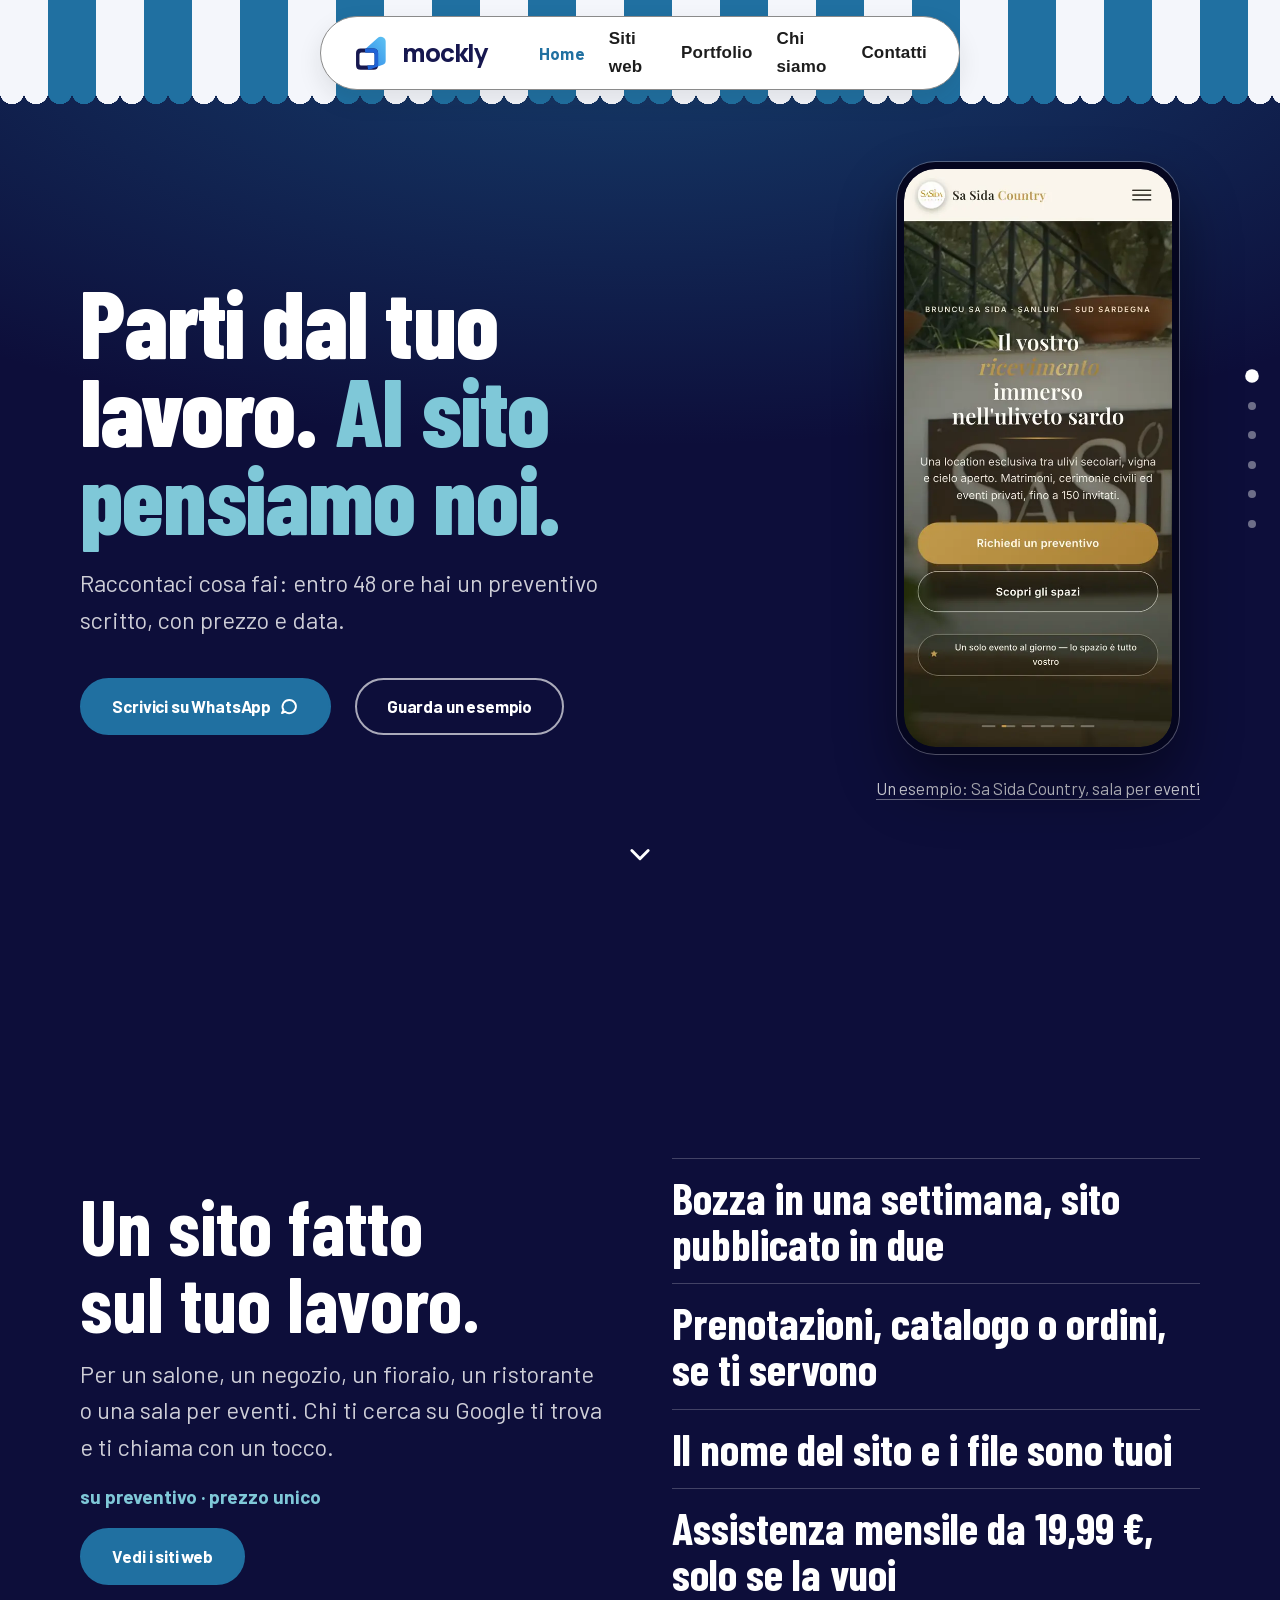
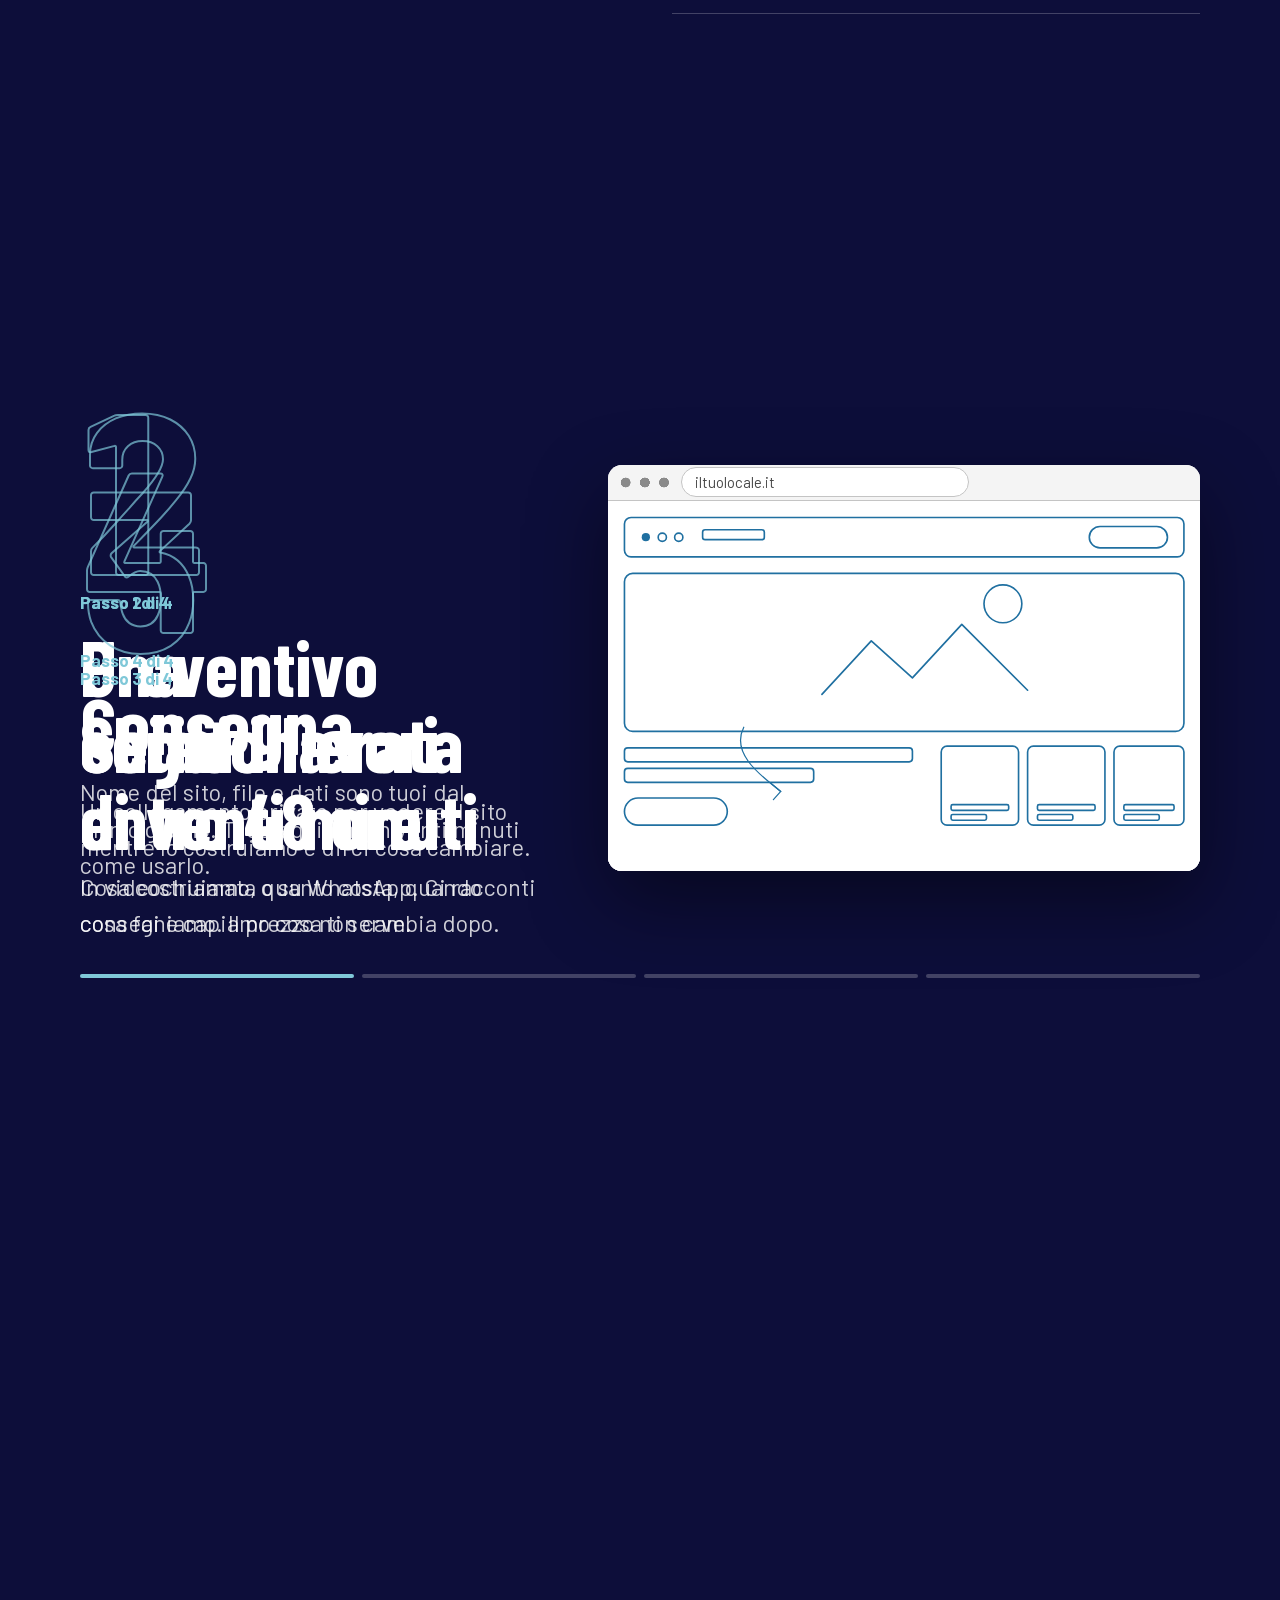
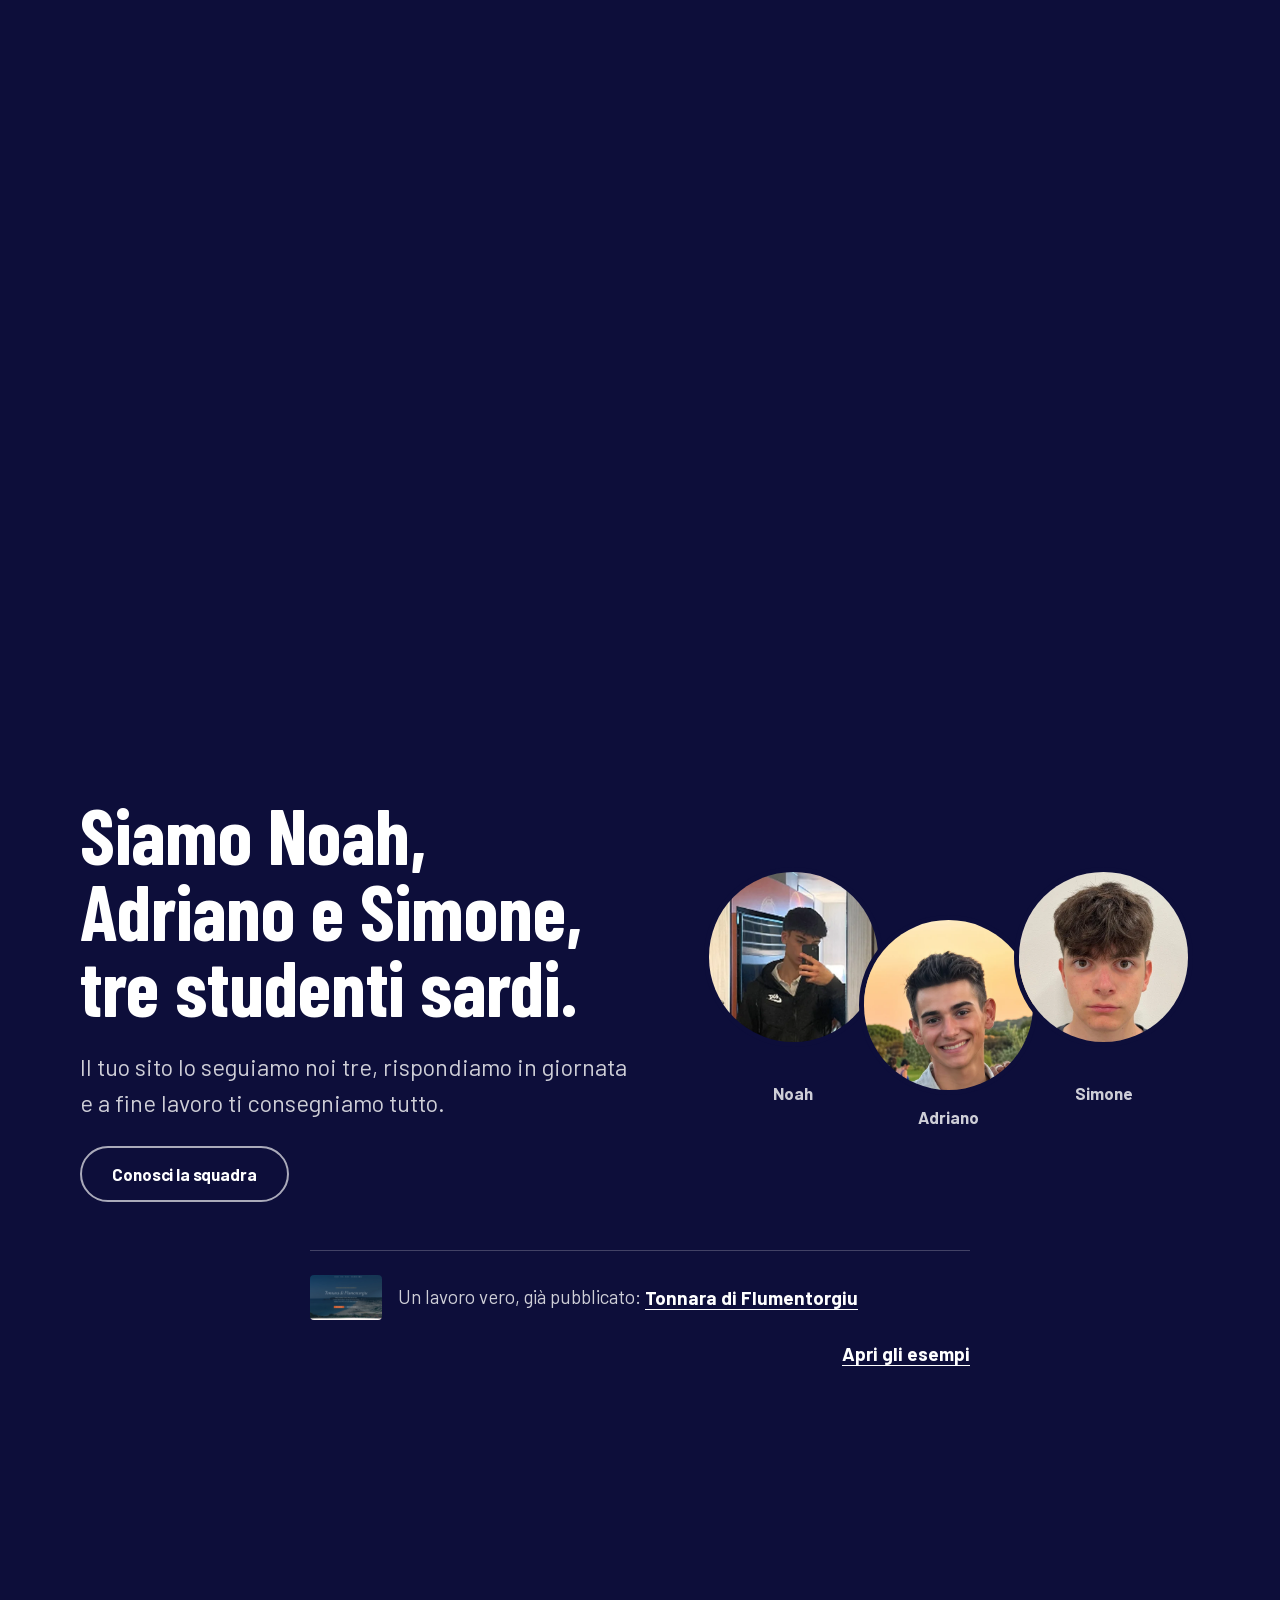
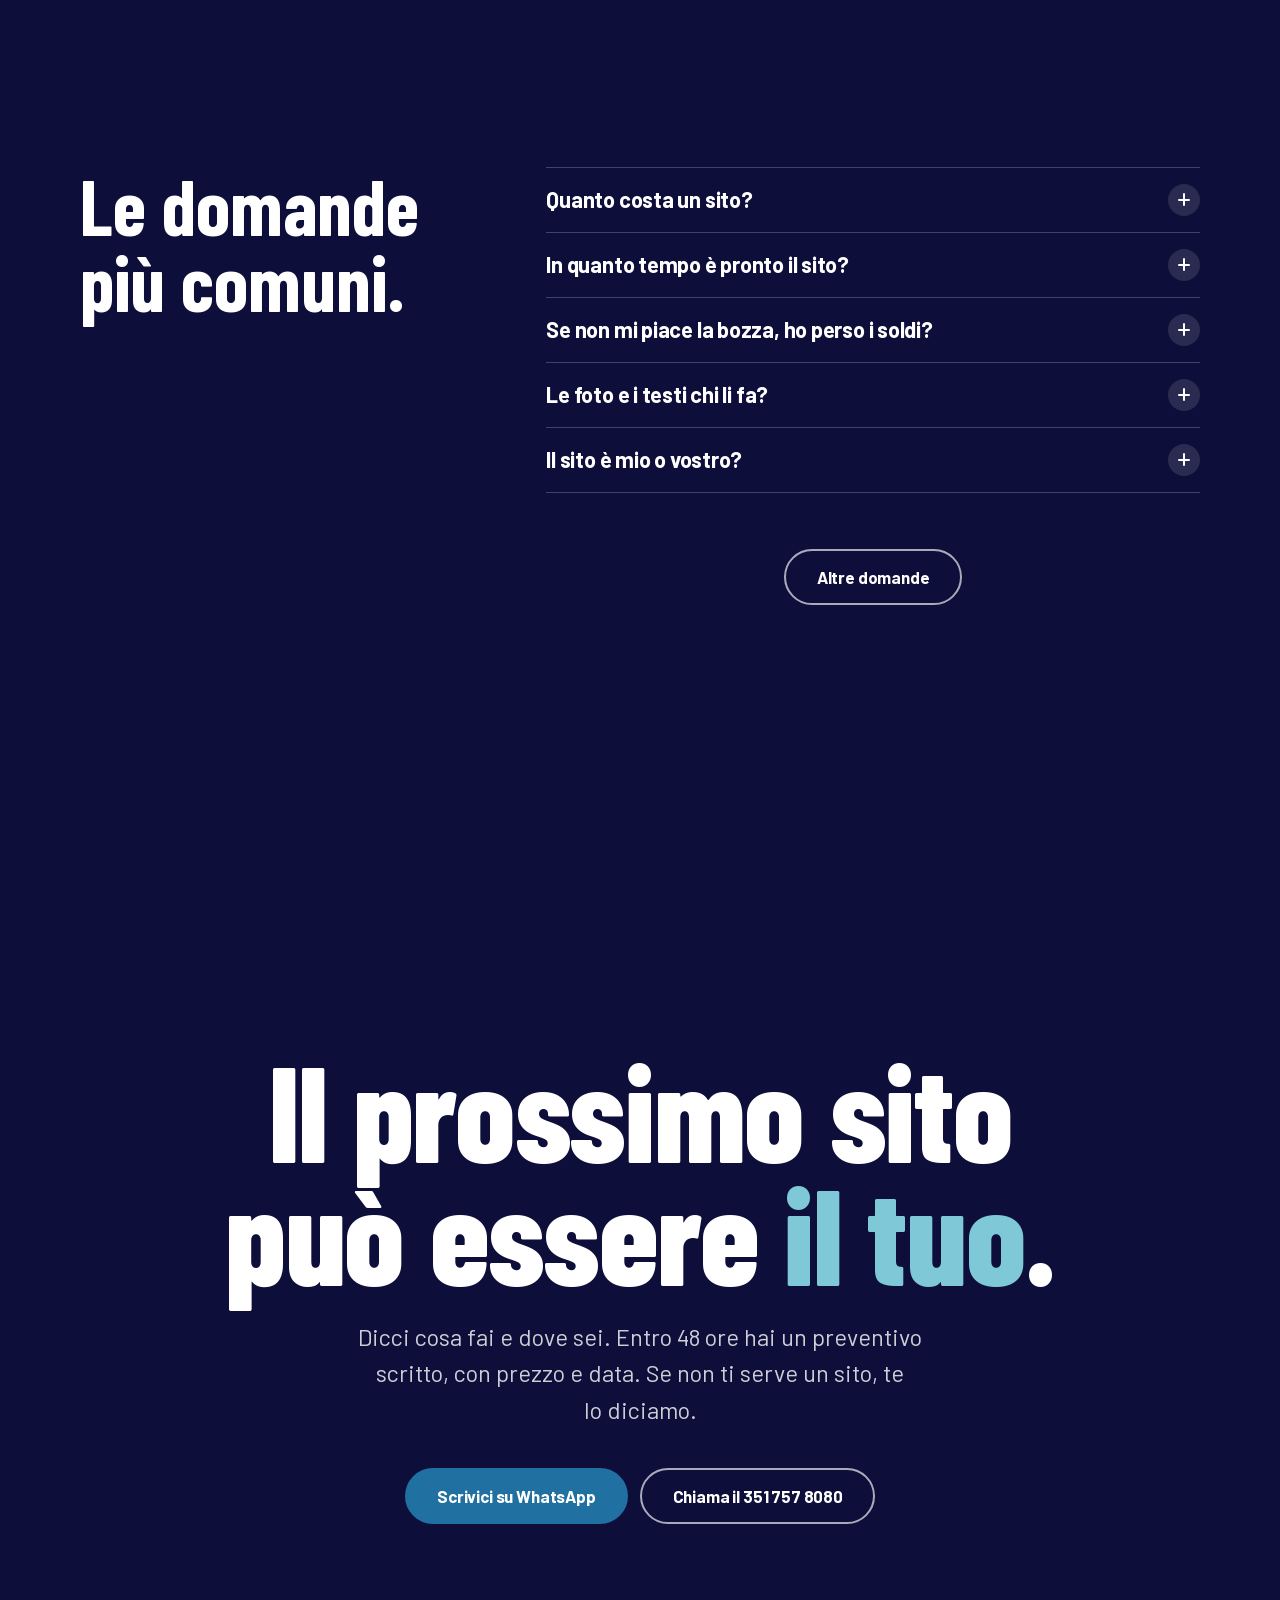
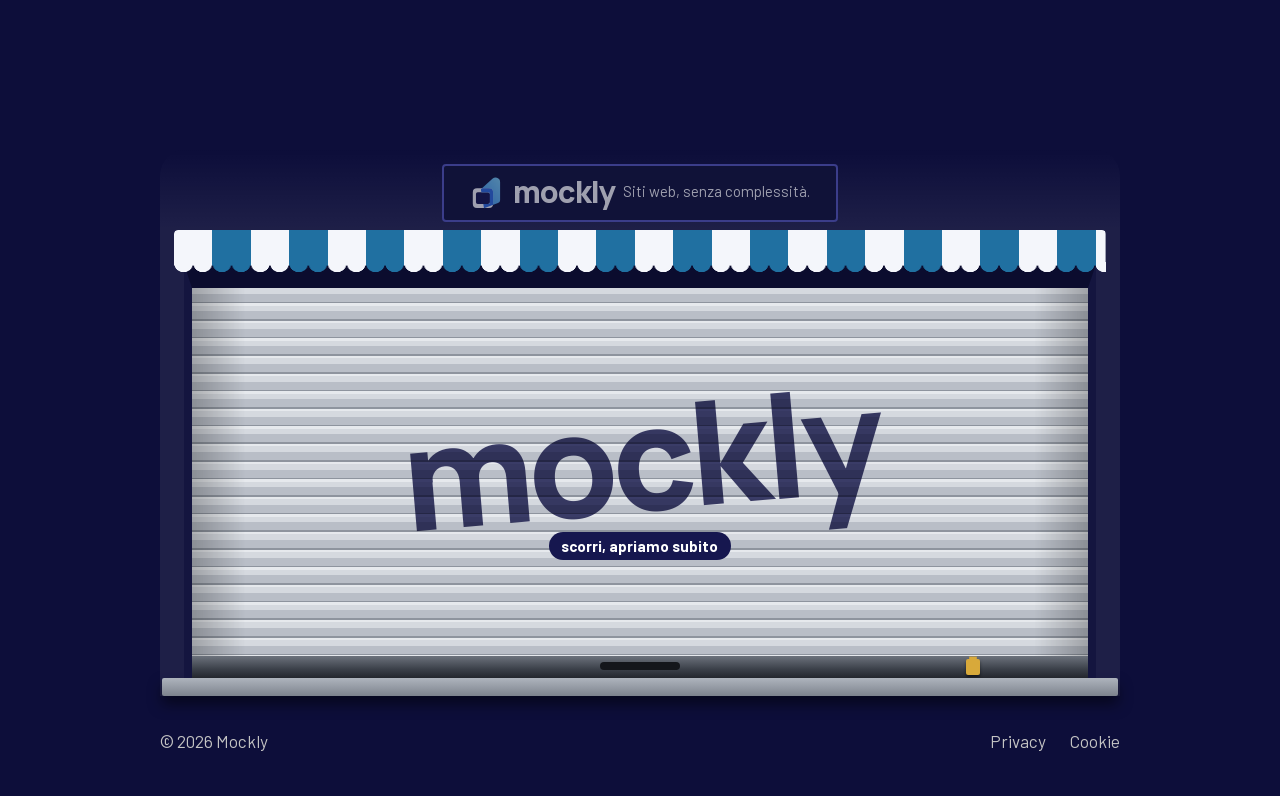
==== index.html @ 065f2f97 "Nuovo stile: fondo blu notte, negozio con tenda e serranda, Barlow, esempi visti da telefono Home a " ====
<!DOCTYPE html>
<html lang="it">
<head>
  <meta charset="utf-8">
  <meta name="viewport" content="width=device-width, initial-scale=1">

  <title>Siti web costruiti su misura | Mockly</title>
  <meta name="description" content="Siti web di ogni tipo costruiti su misura, scritti a mano in Sardegna. Guarda gli esempi già costruiti, poi decidi. Preventivo in 48 ore.">
  <link rel="canonical" href="https://mockly.it/">
  <meta name="theme-color" content="#0D0E3A">

  <meta property="og:type" content="website">
  <meta property="og:locale" content="it_IT">
  <meta property="og:site_name" content="Mockly">
  <meta property="og:title" content="Siti web costruiti su misura">
  <meta property="og:description" content="Siti web di ogni tipo costruiti su misura, scritti a mano in Sardegna. Guarda gli esempi già costruiti, poi decidi. Preventivo in 48 ore.">
  <meta property="og:url" content="https://mockly.it/">
  <meta property="og:image" content="https://mockly.it/assets/img/og-cover.png">
  <meta property="og:image:width" content="1200">
  <meta property="og:image:height" content="630">
  <meta property="og:image:alt" content="Mockly: parti dal tuo lavoro, al sito pensiamo noi.">
  <meta name="twitter:card" content="summary_large_image">
  <meta name="twitter:title" content="Siti web costruiti su misura">
  <meta name="twitter:description" content="Siti web di ogni tipo costruiti su misura, scritti a mano in Sardegna. Guarda gli esempi già costruiti, poi decidi. Preventivo in 48 ore.">
  <meta name="twitter:image" content="https://mockly.it/assets/img/og-cover.png">
  <meta name="twitter:image:alt" content="Mockly: parti dal tuo lavoro, al sito pensiamo noi.">

  <link rel="stylesheet" href="assets/css/fonts.css?v=20261014f">

  <link rel="icon" href="favicon.ico" sizes="any">
  <link rel="icon" href="assets/img/logo-mockly-icon.svg" type="image/svg+xml">
  <link rel="icon" href="assets/img/favicon-32.png" sizes="32x32" type="image/png">
  <link rel="icon" href="assets/img/favicon-16.png" sizes="16x16" type="image/png">
  <link rel="icon" href="assets/img/favicon.png" type="image/png">
  <link rel="apple-touch-icon" href="assets/img/apple-touch-icon.png">
  <link rel="manifest" href="site.webmanifest">

  <link rel="stylesheet" href="assets/css/tokens.css?v=20261014f">
  <link rel="stylesheet" href="assets/css/base.css?v=20261014f">
  <link rel="stylesheet" href="assets/css/components.css?v=20261014f">
  <link rel="stylesheet" href="assets/css/home.css?v=20261014f">

  <link rel="preload" as="image" href="assets/img/projects/esempio-generico-hero.webp" fetchpriority="high">

  <script type="application/ld+json">
  {
    "@context": "https://schema.org",
    "@type": "ProfessionalService",
    "name": "Mockly",
    "description": "Siti web di ogni tipo costruiti su misura, scritti a mano soprattutto per la Sardegna, con l'obiettivo di arrivare presto in tutta Italia.",
    "url": "https://mockly.it/",
    "email": "mockly.website@gmail.com",
    "telephone": "+39-351-757-8080",
    "image": "https://mockly.it/assets/img/og-cover.png",
    "logo": "https://mockly.it/assets/img/logo-mockly.png",
    "priceRange": "€€",
    "address": {
      "@type": "PostalAddress",
      "addressLocality": "Oristano",
      "addressRegion": "Sardegna",
      "addressCountry": "IT"
    },
    "areaServed": {
      "@type": "AdministrativeArea",
      "name": "Sardegna"
    },
    "sameAs": ["https://www.instagram.com/mockly.site/"],
    "hasOfferCatalog": {
      "@type": "OfferCatalog",
      "name": "Servizi Mockly",
      "itemListElement": [
        {
          "@type": "Offer",
          "itemOffered": { "@type": "Service", "name": "Siti web su misura di ogni tipo" }
        },
        {
          "@type": "Offer",
          "itemOffered": { "@type": "Service", "name": "Assistenza mensile Acceso" },
          "priceCurrency": "EUR",
          "price": "19.99"
        },
        {
          "@type": "Offer",
          "itemOffered": { "@type": "Service", "name": "Assistenza mensile Aggiornato" },
          "priceCurrency": "EUR",
          "price": "29.99"
        },
        {
          "@type": "Offer",
          "itemOffered": { "@type": "Service", "name": "Assistenza mensile Seguito" },
          "priceCurrency": "EUR",
          "price": "39.99"
        }
      ]
    }
  }
  </script>

  <script type="application/ld+json">
  {
    "@context": "https://schema.org",
    "@type": "FAQPage",
    "mainEntity": [
      {
        "@type": "Question",
        "name": "Quanto costa un sito?",
        "acceptedAnswer": {
          "@type": "Answer",
          "text": "Dipende da cosa deve fare. Ci racconti il tuo lavoro e entro 48 ore ricevi un preventivo scritto: un prezzo unico e una data di consegna."
        }
      },
      {
        "@type": "Question",
        "name": "In quanto tempo è pronto il sito?",
        "acceptedAnswer": {
          "@type": "Answer",
          "text": "Preventivo entro 48 ore, bozza in una settimana dai materiali, sito pubblicato in due settimane dopo la tua revisione."
        }
      },
      {
        "@type": "Question",
        "name": "Se non mi piace la bozza, ho perso i soldi?",
        "acceptedAnswer": {
          "@type": "Answer",
          "text": "No. Se dopo la prima bozza ci dici che non va, ci fermiamo e paghi solo il lavoro fatto fino a lì."
        }
      },
      {
        "@type": "Question",
        "name": "Le foto e i testi chi li fa?",
        "acceptedAnswer": {
          "@type": "Answer",
          "text": "I testi li scriviamo noi dopo una chiacchierata veloce, e tu li correggi. Le foto che hai già le sistemiamo noi; un servizio fotografico si paga a parte."
        }
      },
      {
        "@type": "Question",
        "name": "Il sito è mio o vostro?",
        "acceptedAnswer": {
          "@type": "Answer",
          "text": "Tuo, dal primo giorno. Il nome del sito (tipo tuolocale.it) è intestato a te e i file ti vengono consegnati a fine lavoro. Nessun vincolo, nessun riscatto."
        }
      },
      {
        "@type": "Question",
        "name": "Il sito lo posso modificare da solo?",
        "acceptedAnswer": {
          "@type": "Answer",
          "text": "Non da un pannello, perché non c'è: è questo che lo rende leggero e veloce. Le modifiche le facciamo noi con l'assistenza. Se ti serve pubblicare da solo ogni settimana, ti diciamo se WordPress fa più per te."
        }
      },
      {
        "@type": "Question",
        "name": "Ho già un sito o uso WordPress: potete lavorarci?",
        "acceptedAnswer": {
          "@type": "Answer",
          "text": "Sì. Sistemiamo il sito che hai, oppure ripartiamo da zero se conviene. Se ti conviene restare dove sei, te lo diciamo."
        }
      },
      {
        "@type": "Question",
        "name": "Ho già Facebook e Instagram. Mi serve davvero un sito?",
        "acceptedAnswer": {
          "@type": "Answer",
          "text": "Sui social ti trova chi ti segue già. Chi è appena arrivato in zona cerca su Google “parrucchiere vicino a me” e legge le prime schede. Il sito serve a quelli lì."
        }
      },
      {
        "@type": "Question",
        "name": "Fate anche negozi su internet?",
        "acceptedAnswer": {
          "@type": "Answer",
          "text": "Sì: catalogo, schede prodotto, pagamenti con carta e contrassegno, email d'ordine automatiche. Il magazzino collegato in tempo reale ai corrieri invece non rientra nel sito, e te lo diciamo prima."
        }
      },
      {
        "@type": "Question",
        "name": "Dopo la consegna chi mi segue?",
        "acceptedAnswer": {
          "@type": "Answer",
          "text": "Noi, se vuoi, con l'assistenza mensile da 19,99 € al mese: aggiornamenti, copie di sicurezza e modifiche su richiesta via WhatsApp. Durata minima 6 o 12 mesi secondo il piano, poi disdici con 30 giorni di preavviso, senza penali."
        }
      }
    ]
  }
  </script>
</head>

<body class="page-body home-scenes">
  <!-- Apertura: la serranda si alza una volta sola per visita. Solo decorazione;
       si toglie da sola con il CSS, anche senza JavaScript. -->
  <div class="loader" aria-hidden="true">
    <div class="loader__bar"><span class="loader__dots"></span><span class="loader__url">mockly.it</span></div>
    <div class="loader__roll"><span class="loader__paint">mockly</span><span class="loader__hint">apriamo subito</span><span class="loader__rail"></span></div>
  </div>
  <script>try{if(sessionStorage.getItem("mockly-aperto")){document.documentElement.classList.add("is-returning")}else{sessionStorage.setItem("mockly-aperto","1")}}catch(e){}</script>
  <!-- Sfondo: blu notte fermo, con una sola luce dall'alto. -->
  <div class="scene-bg" aria-hidden="true"></div>
  <!-- La tenda del negozio, in cima a ogni pagina: scorre via con il contenuto. -->
  <div class="awning" aria-hidden="true"></div>



  <a class="skip-link" href="#contenuto">Salta al contenuto</a>

  <!-- Intestazione: uguale su tutte le pagine (logo, menu, tasto Chiama). -->
  <header class="site-header">
    <div class="container site-header__inner">
        <a class="site-header__logo" href="index.html">
        <img class="site-header__logo-icon" src="assets/img/logo-mockly-icon.svg" alt="" width="100" height="100">
        <span class="site-header__logo-text">mockly</span>
      </a>

      <!-- Menu orizzontale (visibile da 1280px in su, sotto resta solo l'hamburger) -->
      <nav class="site-header__navigation" aria-label="Menu principale">
        <ul class="site-header__navigation-list">
          <li><a class="site-header__navigation-link is-current" href="index.html" aria-current="page">Home</a></li>
          <li><a class="site-header__navigation-link" href="siti-web.html">Siti web</a></li>
          <li><a class="site-header__navigation-link" href="portfolio.html">Portfolio</a></li>
          <li><a class="site-header__navigation-link" href="chi-siamo.html">Chi siamo</a></li>
          <li><a class="site-header__navigation-link" href="contatti.html">Contatti</a></li>
        </ul>
      </nav>

      <!-- Hamburger: apre il pannello sotto i 1280px -->
      <button class="site-header__toggle" type="button" aria-label="Apri il menu" aria-expanded="false" aria-controls="menu-principale">
        <span class="site-header__toggle-bar" aria-hidden="true"></span>
        <span class="site-header__toggle-bar" aria-hidden="true"></span>
        <span class="site-header__toggle-bar" aria-hidden="true"></span>
      </button>
    </div>

    <!-- Velo scuro, chiude il menu se ci clicchi sopra -->
    <div class="site-header__overlay"></div>

    <!-- Pannello del menu (telefono/tablet) -->
    <div class="site-header__panel" id="menu-principale" role="dialog" aria-modal="true" aria-label="Menu">
      <div class="site-header__panel-head">
        <p class="site-header__panel-brand"><img class="site-header__logo-icon" src="assets/img/logo-mockly-icon.svg" alt="" width="100" height="100">
        <span class="site-header__logo-text">mockly</span></p>
        <button class="site-header__close" type="button" aria-label="Chiudi il menu" data-menu-close>
          <svg class="site-header__close-icon" viewBox="0 0 16 16" aria-hidden="true"><path d="M3 3l10 10M13 3L3 13" fill="none" stroke="currentColor" stroke-width="2" stroke-linecap="round"/></svg>
        </button>
      </div>
      <!-- Menu, versione telefono -->
      <nav aria-label="Menu principale su telefono">
        <p class="site-header__panel-label" aria-hidden="true">Menu</p>
        <ul class="site-header__panel-list">
          <li><a class="site-header__panel-link is-current" href="index.html" aria-current="page"><span class="site-header__panel-name">Home</span><span class="site-header__panel-hint">Da dove si parte</span></a></li>
          <li><a class="site-header__panel-link" href="siti-web.html"><span class="site-header__panel-name">Siti web</span><span class="site-header__panel-hint">Cosa facciamo e l'assistenza</span></a></li>
          <li><a class="site-header__panel-link" href="portfolio.html"><span class="site-header__panel-name">Portfolio</span><span class="site-header__panel-hint">Un lavoro vero e undici esempi</span></a></li>
          <li><a class="site-header__panel-link" href="chi-siamo.html"><span class="site-header__panel-name">Chi siamo</span><span class="site-header__panel-hint">Noah, Adriano e Simone</span></a></li>
          <li><a class="site-header__panel-link" href="contatti.html"><span class="site-header__panel-name">Contatti</span><span class="site-header__panel-hint">WhatsApp, telefono, modulo</span></a></li>
        </ul>
      </nav>
      <!-- In fondo al menu: i due modi più rapidi per sentirci -->
      <div class="site-header__panel-foot">
        <a class="button button--primary site-header__panel-contact" href="https://wa.me/393517578080" aria-label="Scrivici su WhatsApp al 351 757 8080">WhatsApp</a>
        <a class="button button--ghost site-header__panel-contact" href="tel:+393517578080" aria-label="Chiama il 351 757 8080">Chiama</a>
      </div>
      <span class="site-header__panel-rail" aria-hidden="true"></span>
    </div>
  </header>

  <main id="contenuto">

    <!-- 1 · Inizio -->
    <section class="scene scene--hero is-in" data-scene="Inizio" aria-labelledby="titolo-hero">
      <div class="container scene__inner">
        <h1 class="scene__mega" id="titolo-hero">Parti dal tuo lavoro. <span class="hero__mark">Al sito pensiamo noi.</span></h1>
        <p class="scene__lead">Raccontaci cosa fai: entro 48 ore hai un preventivo scritto, con prezzo e data.</p>
        <div class="hero__actions">
            <a class="button button--primary" href="https://wa.me/393517578080?text=Ciao%20Mockly%2C%20ho%20visto%20il%20vostro%20sito%20e%20vorrei%20parlare%20del%20mio%20progetto." aria-label="Scrivici su WhatsApp al 351 757 8080">
              Scrivici su WhatsApp
              <svg class="button__icon" viewBox="0 0 16 16" aria-hidden="true"><path d="M8.5 2.5a5.5 5.5 0 0 0-4.7 8.4L2.5 13.5l2.7-1.2a5.5 5.5 0 1 0 3.3-9.8Z" fill="none" stroke="currentColor" stroke-width="1.6" stroke-linecap="round" stroke-linejoin="round"/></svg>
            </a>
            <a class="button button--secondary" href="portfolio.html">Guarda un esempio</a>
          </div>
        <!-- Un esempio vero, visto da telefono: è da lì che ti guardano i clienti. -->
        <a class="hero-phone" href="https://mockly-website.github.io/sasida/" target="_blank" rel="noopener" aria-label="Apri l'esempio di Sa Sida Country in una nuova scheda">
          <span class="hero-phone__caption">Un esempio: Sa Sida Country, sala per eventi</span>
          <span class="hero-phone__frame">
            <img class="hero-phone__image" src="assets/img/projects/sa-sida-phone.webp" alt="" width="520" height="1125">
          </span>
        </a>
      </div>
      <a class="scene__cue" href="#cosa-ricevi" aria-label="Vai alla schermata successiva">
        <svg viewBox="0 0 24 24" width="28" height="28" aria-hidden="true"><path d="M5 9l7 7 7-7" fill="none" stroke="currentColor" stroke-width="2.5" stroke-linecap="round" stroke-linejoin="round"/></svg>
      </a>
    </section>

    <!-- 2 · Cosa ricevi -->
    <section class="scene scene--offer" id="cosa-ricevi" data-scene="Cosa ricevi" aria-labelledby="titolo-servizi">
      <div class="container scene__inner offer">
        <div class="offer__head">
          <h2 class="scene__title" id="titolo-servizi">Un sito fatto sul tuo lavoro.</h2>
          <p class="scene__text">Per un salone, un negozio, un fioraio, un ristorante o una sala per eventi. Chi ti cerca su Google ti trova e ti chiama con un tocco.</p>
          <p class="offer__price">su preventivo · prezzo unico</p>
          <p><a class="button button--primary" href="siti-web.html">Vedi i siti web</a></p>
        </div>
        <ul class="offer__list"><li>Bozza in una settimana, sito pubblicato in due</li><li>Prenotazioni, catalogo o ordini, se ti servono</li><li>Il nome del sito e i file sono tuoi</li><li>Assistenza mensile da 19,99&nbsp;€, solo se la vuoi</li></ul>
      </div>
    </section>

    <!-- 3 · Come si lavora: una schermata ferma che cambia mentre scorri -->
    <section class="pin" id="come-funziona" data-scene="Come si lavora" data-pin aria-label="Come si lavora">
      <span class="pin__snap" style="top:0vh;top:0svh"></span><span class="pin__snap" style="top:100vh;top:100svh"></span><span class="pin__snap" style="top:200vh;top:200svh"></span><span class="pin__snap" style="top:300vh;top:300svh"></span>
      <div class="pin__stage">
        <div class="container pin__inner">
          <div class="pin__steps">
            <article class="pin__step">
              <span class="pin__num" aria-hidden="true">1</span>
              <p class="pin__kicker">Passo 1 di 4</p>
              <h2 class="scene__title">Una chiacchierata di venti minuti</h2>
              <p class="scene__text">In videochiamata o su WhatsApp. Ci racconti cosa fai e capiamo cosa ti serve.</p>
            </article>
            <article class="pin__step">
              <span class="pin__num" aria-hidden="true">2</span>
              <p class="pin__kicker">Passo 2 di 4</p>
              <h2 class="scene__title">Preventivo scritto entro 48 ore</h2>
              <p class="scene__text">Cosa costruiamo, quanto costa, quando consegniamo. Il prezzo non cambia dopo.</p>
            </article>
            <article class="pin__step">
              <span class="pin__num" aria-hidden="true">3</span>
              <p class="pin__kicker">Passo 3 di 4</p>
              <h2 class="scene__title">Segui i lavori</h2>
              <p class="scene__text">Un collegamento privato per vedere il sito mentre lo costruiamo e dirci cosa cambiare.</p>
            </article>
            <article class="pin__step">
              <span class="pin__num" aria-hidden="true">4</span>
              <p class="pin__kicker">Passo 4 di 4</p>
              <h2 class="scene__title">Consegna</h2>
              <p class="scene__text">Nome del sito, file e dati sono tuoi dal primo giorno. Ti spieghiamo in venti minuti come usarlo.</p>
            </article>
          </div>
          <div class="pin__device">
            <div class="device">
              <div class="device__bar" aria-hidden="true"><span class="device__dots"></span><span class="device__url">iltuolocale.it</span></div>
              <div class="hero__reveal-stage">
                <img class="hero__reveal-final" src="assets/img/projects/esempio-generico-hero.webp"
                 alt="Esempio di sito finito: header con menu e pulsante di prenotazione, banner principale, testo e tre card sotto"
                 width="1440" height="900">
                <div class="hero__reveal-sketch" aria-hidden="true">
                  <svg class="hero__reveal-sketch-svg" viewBox="0 0 1440 900" preserveAspectRatio="none" xmlns="http://www.w3.org/2000/svg">
                <rect x="0" y="0" width="1440" height="900" fill="var(--color-surface)"/>
                <g fill="none" stroke="var(--color-accent)" stroke-width="4" stroke-linecap="round" stroke-linejoin="round">
                  <rect x="40" y="40" width="1360" height="96" rx="16"/>
                  <circle cx="92" cy="88" r="10" fill="var(--color-accent)" stroke="none"/>
                  <circle cx="132" cy="88" r="10" fill="none"/>
                  <circle cx="172" cy="88" r="10" fill="none"/>
                  <rect x="230" y="70" width="150" height="24" rx="6"/>
                  <rect x="1170" y="62" width="190" height="52" rx="26"/>
                  <rect x="40" y="176" width="1360" height="384" rx="20"/>
                  <path d="M520 470 640 340 740 430 860 300 1020 460" />
                  <circle cx="960" cy="250" r="46"/>
                  <rect x="40" y="600" width="700" height="34" rx="8"/>
                  <rect x="40" y="650" width="460" height="34" rx="8"/>
                  <rect x="40" y="722" width="250" height="66" rx="33"/>
                  <rect x="810" y="596" width="188" height="192" rx="14"/>
                  <rect x="1020" y="596" width="188" height="192" rx="14"/>
                  <rect x="1230" y="596" width="170" height="192" rx="14"/>
                  <rect x="834" y="738" width="140" height="14" rx="4"/>
                  <rect x="834" y="762" width="86" height="14" rx="4"/>
                  <rect x="1044" y="738" width="140" height="14" rx="4"/>
                  <rect x="1044" y="762" width="86" height="14" rx="4"/>
                  <rect x="1254" y="738" width="122" height="14" rx="4"/>
                  <rect x="1254" y="762" width="86" height="14" rx="4"/>
                  <path d="M330 550C300 610 360 660 420 706" stroke-width="3"/>
                  <path d="M420 706 396 686M420 706 402 726" stroke-width="3"/>
                </g>
              </svg>
                </div>
              </div>
            </div>
          </div>
          <div class="pin__bar" aria-hidden="true"><span></span><span></span><span></span><span></span></div>
        </div>
      </div>
    </section>

    <!-- 4 · Chi siamo (con la Tonnara in una riga) -->
    <section class="scene scene--team" id="chi-siamo" data-scene="Chi siamo" aria-labelledby="titolo-chi">
      <div class="container scene__inner team">
        <div class="team__text">
          <h2 class="scene__title" id="titolo-chi">Siamo Noah, Adriano e Simone, tre studenti sardi.</h2>
          <p class="scene__text">Il tuo sito lo seguiamo noi tre, rispondiamo in giornata e a fine lavoro ti consegniamo tutto.</p>
          <p><a class="button button--secondary" href="chi-siamo.html">Conosci la squadra</a></p>
        </div>
        <ul class="team__faces">
          <li><img src="assets/img/team/noah.webp" alt="" width="480" height="480" loading="lazy">Noah</li>
          <li><img src="assets/img/team/adriano.webp" alt="" width="480" height="480" loading="lazy">Adriano</li>
          <li><img src="assets/img/team/simone.webp" alt="" width="480" height="480" loading="lazy">Simone</li>
        </ul>
        <p class="team__proof">
          <img src="assets/img/projects/tonnara-hero.webp" alt="Pagina iniziale del sito della Tonnara di Flumentorgiu con le foto d&rsquo;archivio della tonnara" width="1440" height="900" loading="lazy">
          <span>Un lavoro vero, già pubblicato:
            <a href="https://tonnaradiflumentorgiu.it" target="_blank" rel="noopener"
               aria-label="Apri il sito della Tonnara di Flumentorgiu in una nuova scheda">Tonnara di Flumentorgiu</a></span>
          <a href="portfolio.html">Apri gli esempi</a>
        </p>
      </div>
    </section>

    <!-- 5 · Domande -->
    <section class="scene scene--faq" id="faq" data-scene="Domande" aria-labelledby="titolo-faq">
      <div class="container scene__inner faq">
        <h2 class="scene__title faq__title" id="titolo-faq">Le domande più comuni.</h2>
        <div class="accordion">
          <div class="accordion__item">
            <h3 class="accordion__heading">
              <button class="accordion__trigger" type="button" id="faq-trigger-1" aria-expanded="false" aria-controls="faq-panel-1">
                Quanto costa un sito?
                <span class="accordion__icon" aria-hidden="true"></span>
              </button>
            </h3>
            <div class="accordion__panel" id="faq-panel-1" role="region" aria-labelledby="faq-trigger-1" hidden>
              <div class="accordion__panel-inner">
                <p>
                  Dipende da cosa deve fare. Ci racconti il tuo lavoro e entro 48 ore ricevi un preventivo scritto: un prezzo unico e una data di consegna.
                </p>
              </div>
            </div>
          </div>

          <div class="accordion__item">
            <h3 class="accordion__heading">
              <button class="accordion__trigger" type="button" id="faq-trigger-2" aria-expanded="false" aria-controls="faq-panel-2">
                In quanto tempo è pronto il sito?
                <span class="accordion__icon" aria-hidden="true"></span>
              </button>
            </h3>
            <div class="accordion__panel" id="faq-panel-2" role="region" aria-labelledby="faq-trigger-2" hidden>
              <div class="accordion__panel-inner">
                <p>
                  Preventivo entro 48 ore, bozza in una settimana dai materiali, sito pubblicato in due settimane dopo la tua revisione.
                </p>
              </div>
            </div>
          </div>

          <div class="accordion__item">
            <h3 class="accordion__heading">
              <button class="accordion__trigger" type="button" id="faq-trigger-3" aria-expanded="false" aria-controls="faq-panel-3">
                Se non mi piace la bozza, ho perso i soldi?
                <span class="accordion__icon" aria-hidden="true"></span>
              </button>
            </h3>
            <div class="accordion__panel" id="faq-panel-3" role="region" aria-labelledby="faq-trigger-3" hidden>
              <div class="accordion__panel-inner">
                <p>
                  No. Se dopo la prima bozza ci dici che non va, ci fermiamo e paghi solo il lavoro fatto fino a lì.
                </p>
              </div>
            </div>
          </div>

          <div class="accordion__item">
            <h3 class="accordion__heading">
              <button class="accordion__trigger" type="button" id="faq-trigger-4" aria-expanded="false" aria-controls="faq-panel-4">
                Le foto e i testi chi li fa?
                <span class="accordion__icon" aria-hidden="true"></span>
              </button>
            </h3>
            <div class="accordion__panel" id="faq-panel-4" role="region" aria-labelledby="faq-trigger-4" hidden>
              <div class="accordion__panel-inner">
                <p>
                  I testi li scriviamo noi dopo una chiacchierata veloce, e tu li correggi. Le foto che hai già le sistemiamo noi; un servizio fotografico si paga a parte.
                </p>
              </div>
            </div>
          </div>

          <div class="accordion__item">
            <h3 class="accordion__heading">
              <button class="accordion__trigger" type="button" id="faq-trigger-5" aria-expanded="false" aria-controls="faq-panel-5">
                Il sito è mio o vostro?
                <span class="accordion__icon" aria-hidden="true"></span>
              </button>
            </h3>
            <div class="accordion__panel" id="faq-panel-5" role="region" aria-labelledby="faq-trigger-5" hidden>
              <div class="accordion__panel-inner">
                <p>
                  Tuo, dal primo giorno. Il nome del sito (tipo tuolocale.it) è intestato a te e i file ti vengono consegnati a fine lavoro. Nessun vincolo, nessun riscatto.
                </p>
              </div>
            </div>
          </div>

          <div class="accordion__item">
            <h3 class="accordion__heading">
              <button class="accordion__trigger" type="button" id="faq-trigger-6" aria-expanded="false" aria-controls="faq-panel-6">
                Il sito lo posso modificare da solo?
                <span class="accordion__icon" aria-hidden="true"></span>
              </button>
            </h3>
            <div class="accordion__panel" id="faq-panel-6" role="region" aria-labelledby="faq-trigger-6" hidden>
              <div class="accordion__panel-inner">
                <p>
                  Non da un pannello, perché non c'è: è questo che lo rende leggero e veloce. Le modifiche le facciamo noi con l'assistenza. Se ti serve pubblicare da solo ogni settimana, ti diciamo se WordPress fa più per te.
                </p>
              </div>
            </div>
          </div>

          <div class="accordion__item">
            <h3 class="accordion__heading">
              <button class="accordion__trigger" type="button" id="faq-trigger-7" aria-expanded="false" aria-controls="faq-panel-7">
                Ho già un sito o uso WordPress: potete lavorarci?
                <span class="accordion__icon" aria-hidden="true"></span>
              </button>
            </h3>
            <div class="accordion__panel" id="faq-panel-7" role="region" aria-labelledby="faq-trigger-7" hidden>
              <div class="accordion__panel-inner">
                <p>
                  Sì. Sistemiamo il sito che hai, oppure ripartiamo da zero se conviene. Se ti conviene restare dove sei, te lo diciamo.
                </p>
              </div>
            </div>
          </div>

          <div class="accordion__item">
            <h3 class="accordion__heading">
              <button class="accordion__trigger" type="button" id="faq-trigger-8" aria-expanded="false" aria-controls="faq-panel-8">
                Ho già Facebook e Instagram. Mi serve davvero un sito?
                <span class="accordion__icon" aria-hidden="true"></span>
              </button>
            </h3>
            <div class="accordion__panel" id="faq-panel-8" role="region" aria-labelledby="faq-trigger-8" hidden>
              <div class="accordion__panel-inner">
                <p>
                  Sui social ti trova chi ti segue già. Chi è appena arrivato in zona cerca su Google “parrucchiere vicino a me” e legge le prime schede. Il sito serve a quelli lì.
                </p>
              </div>
            </div>
          </div>

          <div class="accordion__item">
            <h3 class="accordion__heading">
              <button class="accordion__trigger" type="button" id="faq-trigger-9" aria-expanded="false" aria-controls="faq-panel-9">
                Fate anche negozi su internet?
                <span class="accordion__icon" aria-hidden="true"></span>
              </button>
            </h3>
            <div class="accordion__panel" id="faq-panel-9" role="region" aria-labelledby="faq-trigger-9" hidden>
              <div class="accordion__panel-inner">
                <p>
                  Sì: catalogo, schede prodotto, pagamenti con carta e contrassegno, email d'ordine automatiche. Il magazzino collegato in tempo reale ai corrieri invece non rientra nel sito, e te lo diciamo prima.
                </p>
              </div>
            </div>
          </div>

          <div class="accordion__item">
            <h3 class="accordion__heading">
              <button class="accordion__trigger" type="button" id="faq-trigger-10" aria-expanded="false" aria-controls="faq-panel-10">
                Dopo la consegna chi mi segue?
                <span class="accordion__icon" aria-hidden="true"></span>
              </button>
            </h3>
            <div class="accordion__panel" id="faq-panel-10" role="region" aria-labelledby="faq-trigger-10" hidden>
              <div class="accordion__panel-inner">
                <p>
                  Noi, se vuoi, con l'assistenza mensile da 19,99 € al mese: aggiornamenti, copie di sicurezza e modifiche su richiesta via WhatsApp. Durata minima 6 o 12 mesi secondo il piano, poi disdici con 30 giorni di preavviso, senza penali.
                </p>
              </div>
            </div>
          </div>
        </div>
      </div>
    </section>

    <!-- 6 · Scrivici -->
    <section class="scene scene--end" data-scene="Scrivici" aria-labelledby="titolo-cta">
      <div class="container scene__inner">
        <h2 class="scene__mega" id="titolo-cta">Il prossimo sito può essere <span class="hero__mark">il tuo</span>.</h2>
        <p class="scene__lead">Dicci cosa fai e dove sei. Entro 48 ore hai un preventivo scritto, con prezzo e data. Se non ti serve un sito, te lo diciamo.</p>
        <div class="call-to-action__actions button-group button-group--stacked">
            <a class="button button--primary" href="https://wa.me/393517578080?text=Ciao%20Mockly%2C%20ho%20visto%20il%20vostro%20sito%20e%20vorrei%20parlare%20del%20mio%20progetto." aria-label="Scrivici su WhatsApp al 351 757 8080">
              Scrivici su WhatsApp
            </a>
            <a class="button button--ghost" href="tel:+393517578080" aria-label="Chiama il 351 757 8080">
              Chiama il 351 757 8080
            </a>
          </div>
      </div>
    </section>

  </main>

  <!-- Piè di pagina: uguale su tutte le pagine. -->
  <footer class="site-footer">
    <div class="container">

      <!-- La facciata di un negozio: la serranda si alza mentre arrivi in fondo. -->
      <div class="shopfront" data-shopfront>
        <p class="shopfront__sign"><img class="shopfront__logo" src="assets/img/logo-mockly-icon-light.svg" alt="" width="100" height="100"><span class="shopfront__name">mockly</span><span class="shopfront__motto">Siti web, senza complessità.</span></p>
        <div class="shopfront__awning" aria-hidden="true"></div>

        <div class="shopfront__bay" data-shopfront-bay>
          <div class="shopfront__shop">
            <div class="shopfront__glass">
              <p class="shopfront__vinyl">Entra pure, siamo aperti.</p>
              <ul class="shopfront__contacts">
                <li><a class="shopfront__contact" href="https://wa.me/393517578080" aria-label="Scrivici su WhatsApp al 351 757 8080"><svg class="shopfront__icon" viewBox="0 0 20 20" aria-hidden="true"><path d="M4 15.5 5 12a6 6 0 1 1 2.4 2.1L4 15.5Z"/></svg><span class="shopfront__contact-text"><small>WhatsApp</small>351 757 8080</span></a></li>
                <li><a class="shopfront__contact" href="tel:+393517578080" aria-label="Chiama il 351 757 8080"><svg class="shopfront__icon" viewBox="0 0 20 20" aria-hidden="true"><path d="M6.6 2.5 4.3 3.2C3.5 3.5 3 4.3 3.1 5.1c.7 6 5.8 11.1 11.8 11.8.8.1 1.6-.4 1.9-1.2l.7-2.3a1 1 0 0 0-.6-1.2l-3.2-1.2a1 1 0 0 0-1.1.3l-1 1.2a9.6 9.6 0 0 1-4.6-4.6l1.2-1a1 1 0 0 0 .3-1.1L7.8 3.1a1 1 0 0 0-1.2-.6Z"/></svg><span class="shopfront__contact-text"><small>Telefono</small>351 757 8080</span></a></li>
                <li><a class="shopfront__contact" href="mailto:mockly.website@gmail.com" aria-label="Scrivi a mockly.website@gmail.com"><svg class="shopfront__icon" viewBox="0 0 20 20" aria-hidden="true"><rect x="2.5" y="4.5" width="15" height="11" rx="2"/><path d="m3 6 7 5 7-5"/></svg><span class="shopfront__contact-text"><small>Email</small>mockly.website@gmail.com</span></a></li>
                <li><a class="shopfront__contact" href="https://www.instagram.com/mockly.site/" target="_blank" rel="noopener"><svg class="shopfront__icon" viewBox="0 0 20 20" aria-hidden="true"><rect x="3" y="3" width="14" height="14" rx="4"/><circle cx="10" cy="10" r="3.2"/><circle cx="14.2" cy="5.8" r="0.6"/></svg><span class="shopfront__contact-text"><small>Instagram</small>@mockly.site</span></a></li>
              </ul>
            </div>

            <nav class="shopfront__door" aria-label="Collegamenti del footer">
              <span class="shopfront__plate" aria-hidden="true">Aperto</span>
              <ul class="shopfront__pages">
                <li><a class="shopfront__page" href="index.html">Home</a></li>
                <li><a class="shopfront__page" href="siti-web.html">Siti web</a></li>
                <li><a class="shopfront__page" href="portfolio.html">Portfolio</a></li>
                <li><a class="shopfront__page" href="chi-siamo.html">Chi siamo</a></li>
                <li><a class="shopfront__page" href="contatti.html">Contatti</a></li>
              </ul>
            </nav>
          </div>

          <div class="shopfront__roll" aria-hidden="true">
            <span class="shopfront__paint">mockly</span>
            <span class="shopfront__hint">scorri, apriamo subito</span>
            <span class="shopfront__rail"></span>
          </div>
        </div>

        <div class="shopfront__step" aria-hidden="true"></div>
      </div>

      <div class="site-footer__legal">
        <span>© 2026 Mockly</span>
        <a class="site-footer__link" href="privacy.html">Privacy</a>
        <a class="site-footer__link" href="cookie.html">Cookie</a>
      </div>
    </div>
  </footer>

  <div class="whatsapp-bar">
    <a class="button button--primary whatsapp-bar__button" href="https://wa.me/393517578080?text=Ciao%20Mockly%2C%20ho%20visto%20il%20vostro%20sito%20e%20vorrei%20parlare%20del%20mio%20progetto." aria-label="Scrivici su WhatsApp al 351 757 8080">
      <svg class="whatsapp-bar__icon" viewBox="0 0 20 20" aria-hidden="true"><path d="M4 15.5 5 12a6 6 0 1 1 2.4 2.1L4 15.5Z" fill="none" stroke="currentColor" stroke-width="1.7" stroke-linecap="round" stroke-linejoin="round"/></svg>
    </a>
  </div>

  <button class="back-to-top" type="button" aria-label="Torna in cima alla pagina">
    <svg class="back-to-top__icon" viewBox="0 0 20 20" aria-hidden="true"><path d="M10 16V4m0 0 6 6m-6-6L4 10" fill="none" stroke="currentColor" stroke-width="2" stroke-linecap="round" stroke-linejoin="round"/></svg>
  </button>

  <script src="assets/js/main.js?v=20261014f"></script>
  <script src="assets/js/home.js?v=20261014f"></script>

</body>
</html>
---- assets/css/fonts.css ----
/* ==========================================================================
   Font ospitati in locale, non caricati da Google Fonts: nessun dato —
   nemmeno l'indirizzo IP di chi visita — esce verso terzi solo per mostrare
   il testo in pagina. Vedi cookie.html e privacy.html.

   Barlow Condensed per i titoli e Barlow per il testo (D133): nasce dalla
   segnaletica, è stretto e deciso come una scritta su una serranda e si
   legge bene. Sottoinsieme "latin", che copre l'italiano.
   Manrope resta solo per la parola "mockly" del logo, che è disegnata così.
   ========================================================================== */

@font-face {
  font-family: "Barlow";
  src: url("../fonts/barlow-400.woff2") format("woff2");
  font-weight: 400;
  font-style: normal;
  font-display: swap;
}

@font-face {
  font-family: "Barlow";
  src: url("../fonts/barlow-500.woff2") format("woff2");
  font-weight: 500;
  font-style: normal;
  font-display: swap;
}

@font-face {
  font-family: "Barlow";
  src: url("../fonts/barlow-600.woff2") format("woff2");
  font-weight: 600;
  font-style: normal;
  font-display: swap;
}

/* Il 700 serve anche dove il sito chiede 800: Barlow per il testo non va oltre. */
@font-face {
  font-family: "Barlow";
  src: url("../fonts/barlow-700.woff2") format("woff2");
  font-weight: 700 800;
  font-style: normal;
  font-display: swap;
}

@font-face {
  font-family: "Barlow Condensed";
  src: url("../fonts/barlow-condensed-700.woff2") format("woff2");
  font-weight: 400 700;
  font-style: normal;
  font-display: swap;
}

@font-face {
  font-family: "Barlow Condensed";
  src: url("../fonts/barlow-condensed-800.woff2") format("woff2");
  font-weight: 800;
  font-style: normal;
  font-display: swap;
}

@font-face {
  font-family: "Manrope";
  src: url("../fonts/manrope.woff2") format("woff2");
  font-weight: 400 800;
  font-style: normal;
  font-display: swap;
}
---- assets/css/tokens.css ----
/* ==========================================================================
   Mockly — design token
   Palette di Noah (D110): navy #16174F, blu #2070A1, azzurro #54A8BC,
   grigi neutri.
   Base chiara, pochi colori, nessun effetto: il sito deve far capire in
   fretta cosa offriamo, non stupire.
   Solo custom property, nessuna regola. Contrasti AA ricalcolati (D110).
   ========================================================================== */

:root {

  /* --- Colore: superfici ------------------------------------------------ */
  --color-background: #FFFFFF;
  --color-background-warm: #FFFFFF;        /* stesso tono: nessuna fascia a lavaggio diverso */
  --color-surface: #FFFFFF;
  --color-surface-alt: #F4F4F4;            /* grigio chiarissimo, derivato da #E2E2E2 */
  --color-surface-inverse: #16174F;        /* navy: footer, pannelli scuri, intestazione */

  /* --- Colore: testo ---------------------------------------------------- */
  --color-text: #1D1D1D;                   /* 16.86 su bianco */
  --color-text-muted: #474747;             /* 9.7 su bianco */
  --color-heading: #16174F;                /* 16.54 su bianco */
  --color-text-inverse: #FFFFFF;           /* 16.54 su navy */
  --color-text-inverse-muted: #C4C4C4;     /* 9.48 su navy */

  /* --- Colore: bordi ---------------------------------------------------- */
  --color-border: #C4C4C4;                 /* decorativo, ben visibile */
  --color-border-strong: #8A8A8A;          /* 3.15 su bianco: bordi dei campi, mai testo */

  /* --- Colore: accento blu (link, focus, evidenze) ---------------------- */
  --color-accent: #2070A1;                 /* 5.39 su bianco */
  --color-accent-hover: #16174F;
  --color-accent-active: #0E0F3A;
  --color-accent-soft: #E4F1F5;            /* fondo tenue, derivato da #54A8BC */
  --color-text-inverse-on-accent: #FFFFFF; /* 5.39 su accento */

  /* --- Colore: stati semantici ------------------------------------------ */
  --color-success: #1F6B43;
  --color-error: #C1121F;                  /* 6.22 su bianco */
  --color-error-soft: #FBE6E8;

  /* --- Colore: velo del menu mobile ------------------------------------- */
  --color-overlay: rgba(22, 23, 79, 0.6);

  /* --- Tipografia: famiglie ---------------------------------------------
     Barlow Condensed per i titoli, Barlow per il testo (D133), ospitati in
     locale. Manrope resta solo per la parola "mockly" del logo. */
  --font-heading: "Barlow Condensed", "Arial Narrow", Arial, sans-serif;
  --font-body: "Barlow", -apple-system, BlinkMacSystemFont, "Segoe UI", Roboto, Arial, sans-serif;
  --font-logo: "Manrope", -apple-system, BlinkMacSystemFont, "Segoe UI", Roboto, Arial, sans-serif;

  /* --- Tipografia: scala (mobile -> desktop) ---------------------------
     H1 spinto oltre la "sicurezza" di prima (D90): su una base scura e
     cinematica il titolo deve dominare lo schermo, non solo essere grande
     a sufficienza per leggersi. */
  --font-size-h1: clamp(2.5rem, 1.6rem + 3.6vw, 4.25rem);       /* 36 -> 60 */
  --font-size-h2: clamp(1.875rem, 1.4rem + 2vw, 3rem);          /* 30 -> 48 */
  --font-size-h3: clamp(1.375rem, 1.18rem + 0.8vw, 1.75rem);    /* 22 -> 28 */
  --font-size-h4: clamp(1.125rem, 1.04rem + 0.34vw, 1.3125rem); /* 18 -> 21 */
  --font-size-lead: clamp(1.25rem, 1.15rem + 0.4vw, 1.5rem);
  --font-size-body: clamp(1.125rem, 1.09rem + 0.12vw, 1.1875rem);
  --font-size-small: 1.0625rem;
  --font-size-label: 0.9375rem;

  /* --- Tipografia: pesi ------------------------------------------------ */
  --font-weight-regular: 400;
  --font-weight-medium: 500;
  --font-weight-semibold: 600;
  --font-weight-bold: 700;
  --font-weight-extrabold: 800;

  /* --- Tipografia: interlinea --- */
  --line-height-h1: 1.12;
  --line-height-h2: 1.15;
  --line-height-h3: 1.25;
  --line-height-h4: 1.3;
  --line-height-lead: 1.55;
  --line-height-body: 1.65;
  --line-height-small: 1.45;

  /* --- Tipografia: crenatura (un font arrotondato non vuole tracciato stretto) --- */
  --letter-spacing-h1: -0.005em;
  --letter-spacing-h2: 0em;
  --letter-spacing-h3: 0em;
  --letter-spacing-label: 0.04em;

  /* --- Spaziatura (base 4) --------------------------------------------- */
  --space-3xsmall: 0.25rem;
  --space-2xsmall: 0.5rem;
  --space-xsmall: 0.75rem;
  --space-small: 1rem;
  --space-medium: 1.5rem;
  --space-large: 2rem;
  --space-xlarge: 3rem;
  --space-2xlarge: 4rem;
  --space-3xlarge: 6rem;

  /* --- Raggi: due soli valori, non tre sfumature dello stesso mezzo ------ */
  --radius-crisp: 4px;    /* tutto ciò che è ripetuto: bottoni, campi, card, badge — tagliato con precisione */
  --radius-soft: 28px;    /* solo il momento singolo per pagina: hero visual, pannello CTA finale, menu, footer */
  --radius-pill: 999px;   /* solo cerchi veri: pallini, avatar, icone rotonde */

  /* --- Bordi e focus ---------------------------------------------------- */
  --border-width-hairline: 1px;
  --border-width-medium: 2px;
  --focus-ring-width: 3px;
  --focus-ring-offset: 2px;

  /* --- Ombre: solo su ciò che galleggia davvero -------------------------- */
  --shadow-lift: 0 10px 24px rgba(29, 29, 29, 0.10);   /* hover di una card interattiva */
  --shadow-float: 0 20px 48px rgba(29, 29, 29, 0.16);  /* elementi davvero sospesi: menu, bottone WhatsApp, pannello hero */

  /* --- Layout ------------------------------------------------------------ */
  --container-width: 75rem;                /* 1200 */
  --container-width-narrow: 44rem;
  --container-gutter: clamp(1.25rem, 4vw, 2.5rem);
  --section-spacing: clamp(2.25rem, 1.5rem + 3.4vw, 4.5rem);  /* sezioni vicine: la pagina scorre senza stacchi */
  --content-measure: 68ch;
  --header-height: clamp(3.75rem, 3.4rem + 1.5vw, 4.5rem);

  /* --- Piani di sovrapposizione ------------------------------------------ */
  --layer-header: 100;
  --layer-overlay: 150;
  --layer-menu: 200;
  --layer-back-to-top: 90;

  /* --- Motion ------------------------------------------------------------ */
  --duration-fast: 150ms;
  --duration-base: 250ms;
  --duration-menu: 380ms;   /* solo il pannello mobile */
  --ease-out: cubic-bezier(0.22, 1, 0.36, 1);
  --ease-menu: cubic-bezier(0.32, 0.72, 0, 1); /* scatto iOS: parte forte, atterra morbido */
}
---- assets/css/base.css ----
/* ==========================================================================
   Mockly — base
   Azzeramento, elementi, primitive di layout. Nessun componente: quelli
   stanno in components.css. I valori vengono da tokens.css.
   ========================================================================== */

/* --- Azzeramento ------------------------------------------------------- */

*,
*::before,
*::after {
  box-sizing: border-box;
}

body,
h1,
h2,
h3,
h4,
p,
figure,
blockquote,
dl,
dd {
  margin: 0;
}

ul[class],
ol[class] {
  margin: 0;
  padding: 0;
  list-style: none;
}

html {
  scroll-behavior: smooth;
  scroll-padding-top: calc(var(--header-height) + var(--space-small));
  -webkit-text-size-adjust: 100%;
  /* Il pannello del menu, chiuso, resta fuori schermo con un transform: la
     sua riga di layout (non il transform) sporge comunque a destra. Su
     mobile vero questo fa allargare l'intero viewport di layout, spingendo
     fuori schermo l'hamburger stesso (position:fixed si misura su quel
     viewport). overflow-x su html — non solo su body — è quello che impedisce
     l'allargamento, non solo lo scroll. */
  overflow-x: clip;
}

body {
  min-height: 100vh;
  margin: 0;
  background-color: var(--color-background);
  color: var(--color-text);
  font-family: var(--font-body);
  font-size: var(--font-size-body);
  font-weight: var(--font-weight-regular);
  line-height: var(--line-height-body);
  -webkit-font-smoothing: antialiased;
  text-rendering: optimizeLegibility;
  overflow-x: clip;
}

body.is-menu-open {
  overflow: hidden;
  overscroll-behavior: none;
}

/* Selezione calda invece del blu di sistema. */
::selection {
  background-color: var(--color-accent);
  color: var(--color-text-inverse);
}

/* --- Titoli ------------------------------------------------------------- */

h1,
h2,
h3,
h4 {
  font-family: var(--font-heading);
  color: var(--color-heading);
  text-wrap: balance;
}

h1 {
  font-size: var(--font-size-h1);
  font-weight: var(--font-weight-extrabold);
  line-height: var(--line-height-h1);
  letter-spacing: var(--letter-spacing-h1);
}

h2 {
  font-size: var(--font-size-h2);
  font-weight: var(--font-weight-extrabold);
  line-height: var(--line-height-h2);
  letter-spacing: var(--letter-spacing-h2);
}

h3 {
  font-size: var(--font-size-h3);
  font-weight: var(--font-weight-bold);
  line-height: var(--line-height-h3);
  letter-spacing: var(--letter-spacing-h3);
}

h4 {
  font-size: var(--font-size-h4);
  font-weight: var(--font-weight-semibold);
  line-height: var(--line-height-h4);
}

/* --- Testo -------------------------------------------------------------- */

p {
  max-width: var(--content-measure);
  text-wrap: pretty;
}

strong,
b {
  font-weight: var(--font-weight-bold);
}

small {
  font-size: var(--font-size-small);
  line-height: var(--line-height-small);
}

/* --- Collegamenti -------------------------------------------------------- */

a {
  color: var(--color-accent);
  text-decoration-thickness: 1px;
  text-underline-offset: 0.2em;
  transition: color var(--duration-fast) var(--ease-out);
}

a:hover {
  color: var(--color-accent-hover);
}

a:active {
  color: var(--color-accent-active);
}

/* --- Media --------------------------------------------------------------- */

img,
picture,
svg {
  display: block;
  max-width: 100%;
  height: auto;
}

/* --- Moduli: ereditarietà dei caratteri ---------------------------------- */

input,
button,
textarea,
select {
  font: inherit;
  color: inherit;
}

button {
  cursor: pointer;
}

/* --- Fuoco --------------------------------------------------------------- */

:focus-visible {
  outline: var(--focus-ring-width) solid var(--color-accent);
  outline-offset: var(--focus-ring-offset);
  border-radius: var(--radius-crisp);
}

/* --- Salta al contenuto --------------------------------------------------- */

.skip-link {
  position: absolute;
  top: var(--space-2xsmall);
  left: var(--space-2xsmall);
  z-index: var(--layer-menu);
  padding: var(--space-xsmall) var(--space-small);
  background-color: var(--color-text);
  border-radius: var(--radius-pill);
  color: var(--color-text-inverse);
  font-family: var(--font-body);
  font-size: var(--font-size-label);
  font-weight: var(--font-weight-medium);
  letter-spacing: var(--letter-spacing-label);
  text-transform: uppercase;
  text-decoration: none;
  transform: translateY(calc(-100% - var(--space-large)));
  transition: transform var(--duration-base) var(--ease-out);
}

.skip-link:focus-visible {
  transform: translateY(0);
  color: var(--color-text-inverse);
  outline-color: var(--color-accent);
}

/* --- Contenitore ---------------------------------------------------------- */

.container {
  width: 100%;
  max-width: var(--container-width);
  margin-inline: auto;
  padding-inline: var(--container-gutter);
}

.container--narrow {
  max-width: var(--container-width-narrow);
}

/* --- Sezione -------------------------------------------------------------- */

.section {
  padding-block: var(--section-spacing);
  position: relative;
}

.section--tight {
  padding-block: calc(var(--section-spacing) * 0.55);
}

/* Testata di sezione: solo il titolo. Nessun occhiello ripetuto sopra ogni blocco.
   Centrata sulla pagina, non più appoggiata al bordo sinistro del container. */
.section__header {
  max-width: 56rem;
  margin-inline: auto;
  margin-bottom: var(--space-xlarge);
  text-align: center;
}

.section__title {
  max-width: 24ch;
  margin-inline: auto;
}

.section__title--wide {
  max-width: 30ch;
}

.section__intro {
  max-width: 46ch;
  margin-top: var(--space-small);
  margin-inline: auto;
  font-size: var(--font-size-lead);
  line-height: var(--line-height-lead);
  color: var(--color-text-muted);
}

/* Compatibilità: .is-highlighted resta nell'HTML come marcatore del blocco
   di conversione (lo conta tools/check.js). La firma visiva viene dal
   pannello scuro (.call-to-action__panel), non richiede token dedicati. */

/* --- Comparsa allo scroll ----------------------------------------------------
   La classe .reveal la mette main.js: senza JavaScript non si nasconde niente.
   Animazione (non transition) così non confligge con le transition delle card. */

.reveal {
  opacity: 0;
}

.reveal.is-visible {
  opacity: 1;
  animation: reveal-in 650ms var(--ease-out) backwards;
  animation-delay: var(--reveal-delay, 0ms);
}

@keyframes reveal-in {
  from {
    opacity: 0;
    transform: translateY(18px);
  }
  to {
    opacity: 1;
    transform: translateY(0);
  }
}

.text-muted {
  color: var(--color-text-muted);
}

.text-lead {
  font-size: var(--font-size-lead);
  line-height: var(--line-height-lead);
}

.push-small {
  margin-top: var(--space-small);
}

.push-medium {
  margin-top: var(--space-medium);
}

.push-large {
  margin-top: var(--space-large);
}

/* Un paragrafo che contiene solo un bottone di richiamo a fine sezione:
   centrato come il resto, non lasciato appeso a sinistra. `p` ha un
   max-width di base (sopra) ma nessun margin-inline:auto — senza
   margin-inline qui, text-align:center centra il testo dentro un riquadro
   che resta comunque appoggiato al bordo sinistro del container: il
   bottone sembrava "decentrato" perché lo era, la sua scatola non il testo
   dentro. Non tocca i paragrafi di prosa (privacy, cookie) che usano gli
   stessi margini ma restano a piena larghezza. */
.push-medium:has(> a.button),
.push-large:has(> a.button) {
  max-width: none;
  margin-inline: auto;
  text-align: center;
}

/* --- Movimento ridotto ------------------------------------------------------ */

@media (prefers-reduced-motion: reduce) {
  *,
  *::before,
  *::after {
    animation-duration: 0.01ms !important;
    animation-iteration-count: 1 !important;
    transition-duration: 0.01ms !important;
    scroll-behavior: auto !important;
  }
}
---- assets/css/components.css ----
/* ==========================================================================
   Mockly — componenti
   Identità D110: base bianca, navy e blu.
   Nessun effetto decorativo: hover sobri, nessun movimento allo scroll.
   BEM per esteso. Stati is- + ARIA. Mobile-first.
   ========================================================================== */

/* ==========================================================================
   Bottone
   I tre stili: --primary (pieno), --secondary (bordo), --ghost (solo testo).
   ========================================================================== */

.button {
  display: inline-flex;
  align-items: center;
  justify-content: center;
  gap: var(--space-2xsmall);
  padding: 1rem 1.9rem;
  min-height: 3.25rem;
  border: var(--border-width-medium) solid transparent;
  /* Pill piena, non più tagliata con precisione (D50): i bottoni sono i
     primi elementi con cui si interagisce, e i font arrotondati di D94
     chiedevano forme altrettanto morbide sotto di loro. */
  border-radius: var(--radius-pill);
  font-family: var(--font-body);
  font-size: 1.0625rem;
  font-weight: var(--font-weight-bold);
  line-height: 1.2;
  letter-spacing: -0.01em;
  text-align: center;
  text-decoration: none;
  transition:
    background-color var(--duration-fast) var(--ease-out),
    border-color var(--duration-fast) var(--ease-out),
    color var(--duration-fast) var(--ease-out);
}

.button__icon {
  flex-shrink: 0;
  width: 1.125em;
  height: 1.125em;
  fill: currentColor;
}

.button--primary {
  background-color: var(--color-accent);
  border-color: var(--color-accent);
  color: var(--color-text-inverse-on-accent);
}

.button--primary:hover {
  background-color: var(--color-accent-hover);
  border-color: var(--color-accent-hover);
  color: var(--color-text-inverse-on-accent);
}

.button--primary:active {
  background-color: var(--color-accent-active);
  border-color: var(--color-accent-active);
}

.button--secondary {
  background-color: var(--color-surface);
  border-color: var(--color-border);
  color: var(--color-text);
}

.button--secondary:hover {
  border-color: var(--color-accent);
  color: var(--color-accent);
}

.button--ghost {
  background-color: transparent;
  border-color: var(--color-border-strong);
  color: var(--color-text);
}

.button--ghost:hover {
  border-color: var(--color-text);
  background-color: var(--color-surface);
  color: var(--color-text);
}

.button--full-width {
  width: 100%;
}

.button[disabled],
.button.is-loading {
  background-color: var(--color-surface-alt);
  border-color: var(--color-border);
  color: var(--color-text-muted);
  cursor: not-allowed;
}

@media (min-width: 30em) {
  .button--full-width {
    width: auto;
  }
}

.button-group {
  display: flex;
  flex-wrap: wrap;
  justify-content: center;
  gap: var(--space-xsmall);
}

.button-group--stacked {
  flex-direction: column;
  align-items: stretch;
}

@media (min-width: 30em) {
  .button-group--stacked {
    flex-direction: row;
    align-items: center;
  }
}

/* ==========================================================================
   Intestazione — pillola bianca sospesa, sempre uguale
   ========================================================================== */

/* Intestazione sempre come dopo lo scroll (D107): pillola sospesa, staccata
   dai bordi, sempre la stessa. Niente cambio di stato scrollando. */
.site-header {
  position: fixed;
  top: var(--space-small);
  left: 50%;
  width: calc(100% - var(--space-large) * 2);
  max-width: var(--container-width);
  transform: translateX(-50%);
  z-index: var(--layer-header);
  background-color: var(--color-surface);
  color: var(--color-text);
  border: var(--border-width-hairline) solid var(--color-border-strong);
  border-radius: var(--radius-pill);
  box-shadow: var(--shadow-lift);
}

@media (max-width: 47.99em) {
  .site-header {
    top: var(--space-2xsmall);
    width: calc(100% - var(--space-2xsmall) * 2);
  }

}

.site-header__inner {
  display: flex;
  align-items: center;
  justify-content: space-between;
  gap: var(--space-small);
  min-height: var(--header-height);
}

.site-header__logo {
  display: inline-flex;
  align-items: center;
  min-height: 2.75rem;
  gap: 0.4em;
  color: var(--color-heading);
  font-family: var(--font-logo);
  font-size: 1.6rem;
  font-weight: var(--font-weight-extrabold);
  letter-spacing: -0.04em;
  text-decoration: none;
}

.site-header__logo:hover {
  color: var(--color-accent);
}

.site-header__logo-text {
  line-height: 1;
}

.site-header__logo-icon {
  display: block;
  height: 2.4rem;
  width: auto;
}

.site-header__navigation {
  display: none;
}

.site-header__navigation-list {
  display: flex;
  align-items: center;
  /* Voci non più dentro pillole: solo testo spaziato, come un ferro di
     rivista — il gap più largo tiene la spaziatura anche senza scatola. */
  gap: var(--space-medium);
}

.site-header__navigation-link {
  position: relative;
  display: block;
  padding: 0.3rem 0;
  color: var(--color-text);
  font-size: var(--font-size-small);
  font-weight: var(--font-weight-semibold);
  letter-spacing: 0.01em;
  text-decoration: none;
  transition: color var(--duration-fast) var(--ease-out);
}

.site-header__navigation-link:hover {
  color: var(--color-accent);
}

.site-header__navigation-link.is-current {
  color: var(--color-accent);
  font-weight: var(--font-weight-bold);
}

.site-header__navigation-link.is-current::after {
  content: none;
}

.site-header__toggle {
  display: inline-flex;
  flex-direction: column;
  justify-content: center;
  gap: 5px;
  flex: none; /* sui telefoni stretti non si schiaccia sotto i 44px */
  width: 2.75rem;
  height: 2.75rem;
  padding: 0 0.6rem;
  background: none;
  border: none;
  border-radius: var(--radius-pill);
  transition: background-color var(--duration-fast) var(--ease-out);
}

.site-header__toggle:hover,
.site-header__toggle:focus-visible {
  background-color: var(--color-surface-alt);
}

.site-header__toggle-bar {
  display: block;
  width: 100%;
  height: 2px;
  border-radius: 2px;
  background-color: var(--color-heading);
}

/* Niente morph hamburger → X: la trasformazione avverrebbe coperta dal
   pannello (glitch visibile ai bordi). La X vive dentro il pannello. */

.site-header__overlay {
  position: fixed;
  inset: 0;
  /* `.site-header` ha backdrop-filter: diventa il contenitore di ogni
     discendente `fixed`, "inset: 0" si misura sui suoi ~60px invece che sul
     vero viewport, e il velo copre solo la barra in alto. Altezza esplicita
     in unità di viewport, immune al contenitore: 100dvh tiene conto anche
     della barra degli indirizzi mobile, dove supportata. */
  height: 100vh;
  height: 100dvh;
  z-index: var(--layer-overlay);
  background-color: var(--color-overlay);
  opacity: 0;
  visibility: hidden;
  /* Il dito sul velo non deve far scorrere la pagina dietro (iOS). */
  touch-action: none;
  transition:
    opacity var(--duration-base) var(--ease-out),
    visibility 0s linear var(--duration-base);
}

.site-header__overlay.is-open {
  opacity: 1;
  visibility: visible;
  transition:
    opacity var(--duration-base) var(--ease-out),
    visibility 0s;
}

.site-header__panel {
  position: fixed;
  /* L'intestazione ha un transform, quindi fa da riferimento ai suoi
     discendenti "fixed": top e right si misurano sulla pillola, non sullo
     schermo. Questi due valori riportano il pannello ai bordi veri. */
  top: calc(var(--space-2xsmall) * -1);
  right: calc((100% - 100vw) / 2);
  /* Altezza esplicita in unità di viewport, per lo stesso motivo. */
  height: 100vh;
  height: 100dvh;
  z-index: var(--layer-menu);
  display: flex;
  flex-direction: column;
  gap: var(--space-medium);
  width: 100vw;
  padding: var(--space-small) var(--space-medium) calc(var(--space-large) + env(safe-area-inset-bottom, 0px));
  overflow-y: auto;
  /* Lo stesso blu notte delle pagine, con un bagliore in alto. */
  background:
    radial-gradient(90% 55% at 15% 0, rgba(84, 168, 188, 0.45), transparent 70%),
    radial-gradient(80% 50% at 100% 100%, rgba(32, 112, 161, 0.6), transparent 70%),
    #0D0E3A;
  color: #FFFFFF;
  transform: translateX(100%);
  visibility: hidden;
  transition:
    transform var(--duration-menu) var(--ease-menu),
    visibility 0s linear var(--duration-menu);
}

/* Da tablet in su è una colonna a destra, non tutto lo schermo. */
@media (min-width: 48em) {
  .site-header__panel {
    top: calc(var(--space-small) * -1);
    width: 26rem;
    border-radius: var(--radius-soft) 0 0 var(--radius-soft);
    box-shadow: var(--shadow-float);
  }
}

.site-header__panel.is-open {
  transform: translateX(0);
  visibility: visible;
  transition:
    transform var(--duration-menu) var(--ease-menu),
    visibility 0s;
}

/* Barra propria del pannello: marchio + X dedicata. */
.site-header__panel-head {
  display: flex;
  align-items: center;
  justify-content: space-between;
  min-height: 3rem;
}

.site-header__panel-brand {
  display: inline-flex;
  align-items: center;
  gap: 0.3em;
  margin: 0;
  max-width: none;
  color: #FFFFFF;
  font-family: var(--font-logo);
  font-size: 1.5rem;
  font-weight: var(--font-weight-extrabold);
  letter-spacing: -0.03em;
}

/* Sul blu il logo scuro non si leggerebbe: lo schiarisco. */
.site-header__panel-brand .site-header__logo-icon {
  filter: brightness(0) invert(1);
}

.site-header__close {
  display: inline-flex;
  align-items: center;
  justify-content: center;
  width: 3rem;
  height: 3rem;
  background-color: transparent;
  border: var(--border-width-medium) solid rgba(255, 255, 255, 0.7);
  border-radius: var(--radius-pill);
  color: #FFFFFF;
  transition: background-color var(--duration-fast) var(--ease-out);
}

.site-header__close:hover {
  background-color: rgba(255, 255, 255, 0.14);
}

.site-header__toggle,
.site-header__close,
.site-header__panel-link {
  -webkit-tap-highlight-color: transparent;
}

.site-header__close-icon {
  width: 1.1rem;
  height: 1.1rem;
}

.site-header__panel-label {
  margin-bottom: var(--space-2xsmall);
  color: rgba(255, 255, 255, 0.7);
  font-family: var(--font-body);
  font-size: var(--font-size-label);
  font-weight: var(--font-weight-medium);
  letter-spacing: var(--letter-spacing-label);
}

/* Le voci: grandi, una per riga, con sotto una riga che dice cosa trovi. */
.site-header__panel-list {
  display: flex;
  flex-direction: column;
  margin: 0;
  padding: 0;
  list-style: none;
  border-top: var(--border-width-hairline) solid rgba(255, 255, 255, 0.22);
}

.site-header__panel-link {
  position: relative;
  display: grid;
  gap: 0.15rem;
  padding: 0.85rem 2.5rem 0.9rem 0;
  border-bottom: var(--border-width-hairline) solid rgba(255, 255, 255, 0.22);
  color: #FFFFFF;
  text-decoration: none;
  transition: color var(--duration-fast) var(--ease-out), padding-left var(--duration-fast) var(--ease-out);
}

.site-header__panel-name {
  font-family: var(--font-heading);
  font-size: clamp(2.6rem, 1.6rem + 5vw, 3.5rem);
  font-weight: var(--font-weight-bold);
  letter-spacing: 0;
  line-height: 1;
}

.site-header__panel-hint {
  color: rgba(255, 255, 255, 0.72);
  font-size: var(--font-size-label);
  line-height: 1.3;
}

/* La freccia a destra: un cerchio che si riempie sulla pagina in cui sei. */
.site-header__panel-link::after {
  content: "→";
  position: absolute;
  top: 50%;
  right: 0;
  display: grid;
  place-items: center;
  width: 2.25rem;
  height: 2.25rem;
  border: var(--border-width-hairline) solid rgba(255, 255, 255, 0.45);
  border-radius: var(--radius-pill);
  font-size: 1rem;
  transform: translateY(-50%);
  transition: background-color var(--duration-fast) var(--ease-out), color var(--duration-fast) var(--ease-out);
}

.site-header__panel-link:hover,
.site-header__panel-link:active {
  padding-left: var(--space-2xsmall);
  color: #7FC8D8;
}

.site-header__panel-link.is-current .site-header__panel-name {
  color: #7FC8D8;
}

.site-header__panel-link.is-current::after {
  content: "•";
  background-color: #7FC8D8;
  border-color: #7FC8D8;
  color: #0D0E3A;
}

/* In fondo: WhatsApp e telefono, sempre raggiungibili dal menu. */
.site-header__panel-foot {
  display: grid;
  grid-template-columns: repeat(2, minmax(0, 1fr));
  gap: var(--space-xsmall);
  margin-top: auto;
}

.site-header__panel-contact {
  width: 100%;
  justify-content: center;
}

.site-header__panel .button--ghost {
  background-color: transparent;
  border-color: rgba(255, 255, 255, 0.65);
  color: #FFFFFF;
}

.site-header__panel .button--ghost:hover {
  background-color: rgba(255, 255, 255, 0.12);
  color: #FFFFFF;
}


/* Su telefono il menu scende dall'alto come la serranda del negozio in fondo
   alla pagina: questa è la sua barra, con la maniglia. */
.site-header__panel-rail {
  display: none;
}

@media (max-width: 47.99em) {
  .site-header__panel {
    padding-bottom: calc(var(--space-large) + 1.1rem + env(safe-area-inset-bottom, 0px));
    transform: translateY(-102%);
  }

  .site-header__panel.is-open {
    transform: translateY(0);
  }

  .site-header__panel-rail {
    position: absolute;
    right: 0;
    bottom: 0;
    left: 0;
    display: block;
    height: 1.1rem;
    background: linear-gradient(#6c727c, #3b4049 60%, #23262d);
  }

  .site-header__panel-rail::before {
    content: "";
    position: absolute;
    top: 0.32rem;
    left: 50%;
    width: 4.5rem;
    height: 0.4rem;
    background-color: #14161b;
    border-radius: var(--radius-pill);
    transform: translateX(-50%);
  }
}

/* Le voci entrano una dopo l'altra, appena il menu è aperto. */
@media (prefers-reduced-motion: no-preference) {
  .site-header__panel.is-open .site-header__panel-list li,
  .site-header__panel.is-open .site-header__panel-foot {
    animation: menu-item-in 0.5s var(--ease-out) both;
    animation-delay: 0.16s;
  }

  .site-header__panel.is-open .site-header__panel-list li:nth-child(2) { animation-delay: 0.22s; }
  .site-header__panel.is-open .site-header__panel-list li:nth-child(3) { animation-delay: 0.28s; }
  .site-header__panel.is-open .site-header__panel-list li:nth-child(4) { animation-delay: 0.34s; }
  .site-header__panel.is-open .site-header__panel-list li:nth-child(5) { animation-delay: 0.4s; }
  .site-header__panel.is-open .site-header__panel-foot { animation-delay: 0.5s; }
}

@keyframes menu-item-in {
  from {
    opacity: 0;
    transform: translateY(1.2rem);
  }
}

/* A menu aperto la bolla WhatsApp si nasconde: starebbe sopra i contatti in fondo. */
.site-header:has(.site-header__panel.is-open) ~ .whatsapp-bar {
  visibility: hidden;
}

@media (min-width: 80em) {
  /* Da computer la pillola è larga quanto serve a logo e menu, non quanto
     tutta la pagina. */
  .site-header {
    width: fit-content;
    max-width: calc(100% - var(--space-large) * 2);
  }

  .site-header__inner {
    width: auto;
    gap: var(--space-2xlarge);
    padding-inline: var(--space-large);
  }

  .site-header__navigation {
    display: block;
  }

  .site-header__toggle,
  .site-header__panel,
  .site-header__overlay {
    display: none;
  }
}

.page-body {
  padding-top: calc(var(--header-height) + var(--space-small));
}

@media (max-width: 47.99em) {
  .page-body {
    padding-top: calc(var(--header-height) + var(--space-2xsmall));
  }
}

/* ==========================================================================
   Bottone WhatsApp — pulsante rotondo fluttuante (solo telefono)
   ========================================================================== */

.whatsapp-bar {
  position: fixed;
  right: var(--space-small);
  bottom: calc(var(--space-small) + env(safe-area-inset-bottom, 0px));
  z-index: var(--layer-header);
}

.whatsapp-bar__button {
  width: 3.5rem;
  height: 3.5rem;
  padding: 0;
  min-height: 0;
  border-radius: var(--radius-pill);
  box-shadow: var(--shadow-float);
}

.whatsapp-bar__icon {
  width: 1.5rem;
  height: 1.5rem;
}

@media (min-width: 80em) {
  .whatsapp-bar {
    display: none;
  }
}

/* ==========================================================================
   Torna su — freccia fissa in basso a destra, solo da PC
   Da telefono il bottone WhatsApp basta: due pulsanti fissi impilati sopra
   al pollice erano di troppo. Resta solo da 80em in su.
   ========================================================================== */

.back-to-top {
  display: none;
}

@media (min-width: 80em) {
.back-to-top {
  position: fixed;
  right: var(--space-small);
  bottom: calc(5.25rem + env(safe-area-inset-bottom, 0px));
  z-index: var(--layer-back-to-top);
  display: inline-flex;
  align-items: center;
  justify-content: center;
  width: 3rem;
  height: 3rem;
  background-color: var(--color-surface);
  border: var(--border-width-hairline) solid var(--color-border);
  border-radius: var(--radius-pill);
  box-shadow: var(--shadow-float);
  color: var(--color-accent);
  opacity: 0;
  visibility: hidden;
}
}

.back-to-top:hover {
  background-color: var(--color-accent);
  border-color: var(--color-accent);
  color: var(--color-text-inverse-on-accent);
}

.back-to-top.is-visible {
  opacity: 1;
  visibility: visible;
}

.back-to-top__icon {
  width: 1.25rem;
  height: 1.25rem;
}

@media (min-width: 80em) {
  .back-to-top {
    right: var(--space-large);
    bottom: var(--space-large);
  }
}

/* ==========================================================================
   Hero rivoluzionato
   ========================================================================== */

.hero {
  position: relative;
  overflow: clip;
  padding-block: var(--space-xlarge) var(--space-xlarge);
  background-color: transparent;
}

.hero__inner {
  position: relative;
  z-index: 1;
  display: grid;
  gap: var(--space-xlarge);
}

.hero__title {
  margin-top: var(--space-small);
  max-width: 20ch;
  margin-inline: auto;
  text-align: center;
}

/*
 * Firma: colore pieno sull'accento, senza segno sotto — il tratto disegnato
 * a mano (uno spesso 5px su un'onda di 14px) copriva le discendenti di
 * lettere come "p"/"g" alle dimensioni piccole di un telefono, illeggibile.
 * L'enfasi resta nel colore, che cambia da solo su sfondo scuro perché usa
 * currentColor.
 */
.hero__mark {
  display: inline;
  color: var(--color-accent);
}

.hero__text {
  margin-top: var(--space-medium);
  margin-inline: auto;
  max-width: 52ch;
  font-size: var(--font-size-lead);
  line-height: var(--line-height-lead);
  color: var(--color-text-muted);
  text-align: center;
}

.hero__actions {
  display: flex;
  flex-wrap: wrap;
  align-items: center;
  justify-content: center;
  gap: var(--space-medium);
  margin-top: var(--space-large);
  text-align: center;
}

/*
 * Confronto interattivo: uno schizzo a mano libera (wireframe disegnato in
 * SVG, non una foto filtrata) coperto sopra lo screenshot vero di Forno
 * Nero, tagliato con clip-path in base a uno slider nativo — accessibile
 * da tastiera e da touch senza codice in più. Mostra "zero template" invece
 * di scriverlo soltanto. Senza JS l'input non sposta nulla, quindi lo
 * schizzo e il divisore restano nascosti e si vede solo il sito vero
 * (vedi @media (scripting: none) più sotto).
 */
.hero__reveal {
  position: relative;
  width: 100%;
  max-width: 50rem;
  margin-inline: auto;
}

.hero__reveal-label {
  max-width: none;
  margin-bottom: var(--space-xsmall);
  color: var(--color-text-muted);
  font-family: var(--font-body);
  font-size: var(--font-size-small);
  letter-spacing: 0.01em;
  text-align: center;
}

/* Rende animabile la quota di schizzo visibile (dove non è supportato,
   il passaggio è semplicemente istantaneo). */
@property --reveal-pct {
  syntax: "<percentage>";
  inherits: true;
  initial-value: 0%;
}

/* Niente bordo/angoli/ombra da "screenshot in una card" (D89): l'immagine
   riempie la sua colonna come un visual vero, non un riquadro-prodotto. */
.hero__reveal-stage {
  position: relative;
  overflow: hidden;
  aspect-ratio: 8 / 5;
  background-color: var(--color-surface);
  border: var(--border-width-hairline) solid var(--color-border);
  border-radius: var(--radius-soft);
  box-shadow: var(--shadow-lift);
  --reveal-pct: 0%;
  /* Il passaggio schizzo -> sito vero scorre da sinistra (vedi @property). */
  transition: --reveal-pct 1100ms cubic-bezier(0.65, 0, 0.35, 1);
}

@media (prefers-reduced-motion: reduce) {
  .hero__reveal-stage {
    transition: none;
  }
}

.hero__reveal-final {
  display: block;
  width: 100%;
  height: 100%;
  object-fit: cover;
  object-position: top center;
}

.hero__reveal-sketch {
  position: absolute;
  inset: 0;
  clip-path: inset(0 calc(100% - var(--reveal-pct)) 0 0);
}

.hero__reveal-sketch-svg {
  display: block;
  width: 100%;
  height: 100%;
}

.hero__reveal-state {
  display: flex;
  justify-content: center;
  gap: var(--space-medium);
  margin-top: var(--space-small);
  color: var(--color-text-muted);
  font-family: var(--font-body);
  font-size: var(--font-size-small);
}

.hero__reveal-state span {
  padding-bottom: 0.2rem;
  border-bottom: 2px solid transparent;
  transition: color var(--duration-base) var(--ease-out), border-color var(--duration-base) var(--ease-out);
}

.hero__reveal-state .is-active {
  color: var(--color-text);
  border-bottom-color: var(--color-accent);
}

@media (scripting: none) {
  .hero__reveal-sketch,
  .hero__reveal-state {
    display: none;
  }
}

/* ==========================================================================
   Hero delle pagine interne: la stessa firma della home, senza ripeterla
   ========================================================================== */
.hero__title-page {
  max-width: 20ch;
  margin-inline: auto;
  text-align: center;
}

/* Pagine di servizio (404, cookie, grazie, privacy): titolo semplice, senza
   classe propria — centrato come tutte le altre hero. */
.hero > .container > h1 {
  max-width: 20ch;
  margin-inline: auto;
  text-align: center;
}

@media (min-width: 64em) {
  /* Da computer il titolo sta un po' più in basso, con aria sotto
     l'intestazione (D122). Da telefono resta com'è. */
  .hero {
    padding-block: var(--space-xlarge) var(--space-2xlarge);
  }

  /* Hero a lato: il testo a sinistra, lo schizzo che diventa sito a destra.
     Il testo resta centrato nella sua colonna, come in tutto il sito. */
  .hero__inner--split {
    grid-template-columns: minmax(0, 1fr) minmax(0, 1.15fr);
    align-items: center;
    gap: var(--space-2xlarge);
  }

  .hero__inner--split .hero__title {
    max-width: 14ch;
    font-size: clamp(2.25rem, 1.2rem + 2.4vw, 3.5rem);
  }

  .hero__inner--split .hero__text {
    max-width: 34ch;
  }

  .hero__inner--split .hero__reveal {
    max-width: none;
    margin-inline: 0;
  }
}

/* ==========================================================================
   Fascia promesse + griglie vecchie
   .promise-list: le tre righe "Prezzo onesto / Tutto tuo / ..." in chi-siamo.
   ========================================================================== */

.promise-list {
  display: grid;
  gap: var(--space-small);
}

.promise-list__item {
  position: relative;
  padding: var(--space-medium);
  background-color: var(--color-surface);
  border: var(--border-width-hairline) solid var(--color-border);
  border-radius: var(--radius-crisp);
}

.promise-list__title {
  margin-bottom: var(--space-3xsmall);
  font-family: var(--font-heading);
  font-size: var(--font-size-h4);
  font-weight: var(--font-weight-bold);
  line-height: var(--line-height-h4);
}

.promise-list__text {
  color: var(--color-text-muted);
  font-size: var(--font-size-small);
  line-height: var(--line-height-small);
}

@media (min-width: 48em) {
  .promise-list {
    grid-template-columns: repeat(3, 1fr);
    gap: var(--space-medium);
  }
}

.card-grid {
  display: grid;
  gap: var(--space-medium);
}

@media (min-width: 48em) {
  .card-grid--2 {
    grid-template-columns: repeat(2, 1fr);
  }

  .card-grid--3 {
    grid-template-columns: repeat(2, 1fr);
  }
}

@media (min-width: 64em) {
  .card-grid--3 {
    grid-template-columns: repeat(3, 1fr);
  }
}

/* ==========================================================================
   Bento servizi + card prodotto
   Le due card "Due prodotti" (Siti web / Gestionali) nella home.
   ========================================================================== */

.bento {
  display: grid;
  gap: var(--space-medium);
}

.bento__card {
  position: relative;
  overflow: hidden;
  display: flex;
  flex-direction: column;
  align-items: center;
  padding: var(--space-large);
  background-color: var(--color-surface);
  border: var(--border-width-hairline) solid var(--color-border);
  border-left: 4px solid var(--color-accent);
  border-radius: 0;
  text-align: center;
  transition: border-color var(--duration-fast) var(--ease-out);
}

.bento__card:hover {
  border-left-color: var(--color-accent);
}

.bento__label {
  color: var(--color-accent-hover);
  font-family: var(--font-body);
  font-size: var(--font-size-label);
  letter-spacing: var(--letter-spacing-label);
}

.bento__title {
  margin-top: var(--space-2xsmall);
}

.bento__price {
  margin-top: var(--space-2xsmall);
  font-family: var(--font-body);
  font-weight: var(--font-weight-medium);
  color: var(--color-text-muted);
}

.bento__description {
  margin-top: var(--space-xsmall);
  color: var(--color-text-muted);
}

.bento__points {
  display: grid;
  gap: var(--space-2xsmall);
  margin-top: var(--space-medium);
  font-size: var(--font-size-small);
  font-weight: var(--font-weight-medium);
}

.bento__points li {
  display: flex;
  justify-content: center;
  gap: var(--space-2xsmall);
  align-items: flex-start;
  text-align: left;
}

.bento__points li::before {
  content: "✓";
  flex-shrink: 0;
  display: inline-flex;
  align-items: center;
  justify-content: center;
  width: 1.35rem;
  height: 1.35rem;
  border-radius: var(--radius-pill);
  background-color: var(--color-accent-soft);
  color: var(--color-accent-hover);
  font-size: 0.78rem;
  font-weight: var(--font-weight-bold);
}

.bento__action {
  margin-top: auto;
  padding-top: var(--space-large);
}

.product-card {
  position: relative;
  display: flex;
  flex-direction: column;
  padding: var(--space-large);
  background-color: var(--color-surface);
  border: var(--border-width-hairline) solid var(--color-border);
  border-left: 4px solid var(--color-accent);
  border-radius: 0;
  transition: border-color var(--duration-fast) var(--ease-out);
}

.product-card:hover {
  border-left-color: var(--color-accent);
}

.product-card:focus-within {
  border-left-color: var(--color-accent);
}

.product-card__label {
  margin-bottom: var(--space-2xsmall);
  color: var(--color-accent-hover);
  font-family: var(--font-body);
  font-size: var(--font-size-label);
  font-weight: var(--font-weight-medium);
  letter-spacing: var(--letter-spacing-label);
}

.product-card__title {
  margin-bottom: var(--space-2xsmall);
}

.product-card__price {
  margin-bottom: var(--space-xsmall);
  color: var(--color-text-muted);
  font-family: var(--font-body);
  font-size: var(--font-size-body);
  font-weight: var(--font-weight-medium);
}

.product-card__description {
  margin-bottom: var(--space-medium);
  color: var(--color-text-muted);
}

.product-card__action {
  margin-top: auto;
}

@media (min-width: 64em) {
  /* Larghezze uguali (D90): le due card a proporzioni diverse (D51) davano
     l'impressione di due forme diverse, non di due prodotti pari. */
  .bento {
    grid-template-columns: 1fr 1fr;
    align-items: stretch;
  }

  /* Con un solo prodotto in vetrina (D101) la card resta a piena
     larghezza invece di lasciare mezza griglia vuota. */
  .bento--single {
    grid-template-columns: 1fr;
  }
}

/* ==========================================================================
   Card prezzo
   Le tre card degli abbonamenti in siti-web.html#assistenza e
   #assistenza-gestionali. Box classico con bordo su tutti i lati (non più
   il solo taglio a sinistra di D65: a Simone non convinceva, voleva un
   confronto prezzi più leggibile a colpo d'occhio, il formato più comune).
   Il piano centrale si distingue con un bordo più spesso e uno sfondo
   leggermente tinto, non solo dall'etichetta sopra.
   ========================================================================== */

.price-card {
  position: relative;
  display: flex;
  flex-direction: column;
  padding: var(--space-large);
  background-color: var(--color-surface);
  border: var(--border-width-hairline) solid var(--color-border);
  border-radius: var(--radius-crisp);
  transition: border-color var(--duration-fast) var(--ease-out);
}

.price-card:hover {
  border-color: var(--color-accent);
}

.price-card--featured {
  background-color: var(--color-accent-soft);
  border: var(--border-width-medium) solid var(--color-accent);
}

.price-card__badge {
  display: inline-block;
  align-self: flex-start;
  margin-bottom: var(--space-small);
  padding: var(--space-3xsmall) var(--space-xsmall);
  background-color: var(--color-accent);
  border-radius: var(--radius-pill);
  color: var(--color-text-inverse-on-accent);
  font-family: var(--font-body);
  font-size: var(--font-size-label);
  font-weight: var(--font-weight-medium);
  letter-spacing: var(--letter-spacing-label);
}

.price-card__plan {
  margin-bottom: var(--space-2xsmall);
  font-family: var(--font-heading);
  font-size: var(--font-size-h3);
  font-weight: var(--font-weight-bold);
  line-height: var(--line-height-h3);
  letter-spacing: -0.01em;
}

.price-card__price {
  margin-bottom: var(--space-medium);
  color: var(--color-text-muted);
  font-family: var(--font-body);
  font-size: var(--font-size-lead);
  font-weight: var(--font-weight-medium);
}

.price-card__include-list {
  display: flex;
  flex-direction: column;
  gap: var(--space-2xsmall);
  margin-bottom: var(--space-medium);
  font-size: var(--font-size-small);
  line-height: var(--line-height-small);
}

.price-card__include {
  display: grid;
  grid-template-columns: 1.25rem 1fr;
  gap: var(--space-2xsmall);
}

.price-card__include::before {
  content: "✓";
  color: var(--color-success);
  font-weight: var(--font-weight-bold);
}

/* ==========================================================================
   Griglia di fatti — non un confronto, una lista di cose vere. Niente card
   attorno: un solo elemento in un riquadro non aveva senso quando restava
   l'unico rimasto dopo che il resto del confronto era stato tolto (D46).
   ========================================================================== */
.feature-grid {
  display: grid;
  grid-template-columns: repeat(auto-fit, minmax(15rem, 1fr));
  gap: var(--space-medium) var(--space-large);
}

.feature-grid__item {
  position: relative;
  padding-left: 2rem;
  color: var(--color-text);
}

.feature-grid__item::before {
  content: "✓";
  position: absolute;
  top: 0.05em;
  left: 0;
  display: inline-flex;
  align-items: center;
  justify-content: center;
  width: 1.35rem;
  height: 1.35rem;
  border-radius: var(--radius-pill);
  background-color: var(--color-accent-soft);
  color: var(--color-accent-hover);
  font-size: 0.78rem;
  font-weight: var(--font-weight-bold);
}

/* ==========================================================================
   Tabella piani
   La tabella comparativa completa dei tre abbonamenti, usata in privacy.html.
   ========================================================================== */

.plan-table__scroll {
  position: relative;
  overflow-x: auto;
  border: var(--border-width-hairline) solid var(--color-border);
  border-radius: var(--radius-crisp);
  background-color: var(--color-surface);
}

.plan-table {
  width: 100%;
  min-width: 34rem;
  border-collapse: collapse;
  font-size: var(--font-size-small);
}

.plan-table__caption {
  padding: var(--space-small) var(--space-medium);
  color: var(--color-text-muted);
  font-size: var(--font-size-small);
  text-align: left;
}

.plan-table th,
.plan-table td {
  padding: var(--space-xsmall) var(--space-small);
  border-bottom: var(--border-width-hairline) solid var(--color-border);
  text-align: left;
  vertical-align: top;
}

.plan-table thead th {
  background-color: var(--color-background-warm);
  font-family: var(--font-body);
  font-size: var(--font-size-label);
  font-weight: var(--font-weight-medium);
  letter-spacing: var(--letter-spacing-label);
  text-transform: uppercase;
  white-space: nowrap;
}

.plan-table__cell--feature {
  font-weight: var(--font-weight-medium);
}

.plan-table tbody tr:last-child th,
.plan-table tbody tr:last-child td {
  border-bottom: 0;
}

@media (min-width: 48em) {
  .plan-table {
    min-width: 0;
  }
}

/* ==========================================================================
   Card progetto
   Le card del portfolio, una per demo o lavoro reale.
   ========================================================================== */

.project-card {
  scroll-margin-top: calc(var(--header-height) + var(--space-large));
  position: relative;
  display: flex;
  flex-direction: column;
  overflow: hidden;
  background-color: var(--color-surface);
  border: var(--border-width-hairline) solid var(--color-border);
  border-left: 4px solid var(--color-accent);
  border-radius: 0;
  transition: border-color var(--duration-fast) var(--ease-out);
}

.project-card:hover {
  border-left-color: var(--color-accent);
}

.project-card:focus-within {
  border-left-color: var(--color-accent);
}

.project-card__media {
  position: relative;
  overflow: hidden;
  background-color: var(--color-surface-alt);
  border-bottom: var(--border-width-hairline) solid var(--color-border);
}

.project-card__image {
  width: 100%;
  height: auto;
  aspect-ratio: 16 / 10;
  object-fit: cover;
  object-position: top center;
}

.project-card__body {
  display: flex;
  flex: 1;
  flex-direction: column;
  gap: var(--space-2xsmall);
  padding: var(--space-medium);
}

.project-card__sector {
  color: var(--color-text-muted);
  font-family: var(--font-body);
  font-size: var(--font-size-label);
  font-weight: var(--font-weight-medium);
  letter-spacing: var(--letter-spacing-label);
}

.project-card__title {
  font-family: var(--font-heading);
  font-size: var(--font-size-h4);
  font-weight: var(--font-weight-bold);
}

.project-card__summary {
  color: var(--color-text-muted);
  font-size: var(--font-size-small);
  line-height: var(--line-height-small);
}

.project-card__action {
  margin-top: auto;
  padding-top: var(--space-xsmall);
}

.project-card__link {
  display: inline-block;
  padding-block: 0.6rem;
  font-weight: var(--font-weight-bold);
  text-decoration: underline;
}

.project-card__external-note {
  display: block;
  color: var(--color-text-muted);
  font-size: var(--font-size-small);
}

.project-card.is-hidden {
  display: none;
}

[data-show-more-wrap].is-hidden {
  display: none;
}

/* ==========================================================================
   Etichetta
   I badge colorati sulle card (demo, lavoro reale, in lavorazione).
   ========================================================================== */

.badge {
  display: inline-block;
  align-self: flex-start; /* dentro una card a colonna non si allarga a tutta la riga */
  max-width: 100%;
  padding: var(--space-3xsmall) var(--space-small);
  border-radius: var(--radius-crisp);
  font-family: var(--font-body);
  font-size: 0.875rem; /* 14px: si legge anche su telefono */
  font-weight: var(--font-weight-semibold);
  letter-spacing: var(--letter-spacing-label);
  line-height: 1.4;
}

.badge--demo {
  background-color: var(--color-surface-alt);
  border: var(--border-width-hairline) solid var(--color-border-strong);
  color: var(--color-text-muted);
}

.badge--real {
  background-color: var(--color-accent-soft);
  border: var(--border-width-hairline) solid var(--color-accent);
  color: var(--color-accent-hover);
}

/* ==========================================================================
   Passi — una linea blu, non più un riquadro con un pallino dentro
   Il cerchio numerato su sfondo bianco era la card SaaS più classica del
   sito. Ora un tratto verticale blu segna il passo, il numero vero (1, 2,
   3 — non più 01/02 con lo zero finto) siede sopra la linea, il titolo e
   il testo stanno a destra. Niente più box: la gerarchia la fa il segno,
   non la scatola.
   ========================================================================== */

.step-list {
  display: grid;
  gap: var(--space-large);
  counter-reset: step;
}

.step-list__item {
  position: relative;
  display: grid;
  grid-template-columns: 2.75rem 1fr;
  align-items: start;
  column-gap: var(--space-medium);
  padding-left: var(--space-medium);
  counter-increment: step;
}

/* La linea laterale del passo. È un pezzo a sé (non un bordo) perché da
   browser che lo supportano si disegna dall'alto mentre scorri. */
.step-list__item::after {
  content: "";
  position: absolute;
  top: 0;
  bottom: 0;
  left: 0;
  width: 3px;
  background-color: var(--color-accent);
  transform-origin: top;
  transition: background-color var(--duration-base) var(--ease-out);
}

.step-list__item:hover::after {
  background-color: var(--color-accent-hover);
}

.step-list__item::before {
  content: counter(step);
  color: var(--color-accent);
  font-family: var(--font-body);
  font-size: var(--font-size-h3);
  font-weight: var(--font-weight-bold);
  line-height: 1;
}

.step-list__title {
  margin-bottom: var(--space-3xsmall);
  font-family: var(--font-heading);
  font-size: var(--font-size-h4);
  font-weight: var(--font-weight-bold);
  line-height: var(--line-height-h4);
  letter-spacing: -0.01em;
}

.step-list__text {
  color: var(--color-text-muted);
}

@media (min-width: 64em) {
  .step-list--split {
    grid-template-columns: repeat(2, 1fr);
    column-gap: var(--space-medium);
  }
}

/* ==========================================================================
   Confronto onesto
   Paragrafi centrati sotto un titolo, riusati in più pagine (chi-siamo, gestionali).
   ========================================================================== */

#chi-siamo > .container > p,
#onesta > .container > p,
#dove-siamo > .container > p,
#codice-a-mano > .container > p,
#siamo-giovani > .container > h3,
#siamo-giovani > .container > p.push-small {
  max-width: 60ch;
  margin-inline: auto;
  text-align: center;
}

/* ==========================================================================
   Accordion — apertura fluida
   ========================================================================== */

.accordion {
  display: grid;
  gap: var(--space-xsmall);
}

.accordion__item {
  background-color: var(--color-surface);
  border: var(--border-width-hairline) solid var(--color-border);
  border-radius: var(--radius-crisp);
  transition:
    border-color var(--duration-fast) var(--ease-out),
    box-shadow var(--duration-fast) var(--ease-out);
}

.accordion__item:hover {
  border-color: var(--color-border-strong);
}

.accordion__item.is-open {
  border-color: var(--color-accent);
}

.accordion__heading {
  margin: 0;
  font-family: var(--font-body);
  font-size: inherit;
  font-weight: inherit;
  line-height: inherit;
  letter-spacing: normal;
}

.accordion__trigger {
  display: flex;
  align-items: center;
  justify-content: space-between;
  gap: var(--space-small);
  width: 100%;
  padding: var(--space-small) var(--space-medium);
  background-color: transparent;
  border: 0;
  border-radius: var(--radius-crisp);
  color: var(--color-text);
  font-family: var(--font-body);
  font-size: 1.1rem;
  font-weight: var(--font-weight-bold);
  letter-spacing: -0.01em;
  line-height: 1.35;
  text-align: left;
  transition: color var(--duration-fast) var(--ease-out);
}

.accordion__trigger:hover {
  color: var(--color-accent-hover);
}

.accordion__icon {
  position: relative;
  flex-shrink: 0;
  display: inline-flex;
  align-items: center;
  justify-content: center;
  width: 2rem;
  height: 2rem;
  border-radius: var(--radius-pill);
  background-color: var(--color-accent-soft);
  color: var(--color-accent-hover);
  transition:
    transform var(--duration-base) var(--ease-out),
    background-color var(--duration-fast) var(--ease-out),
    color var(--duration-fast) var(--ease-out);
}

.accordion__icon::before,
.accordion__icon::after {
  content: "";
  position: absolute;
  background-color: currentColor;
  border-radius: 2px;
}

.accordion__icon::before {
  width: 0.8rem;
  height: 2px;
}

.accordion__icon::after {
  width: 2px;
  height: 0.8rem;
}

.accordion__item.is-open .accordion__icon {
  transform: rotate(135deg);
  background-color: var(--color-accent);
  color: var(--color-text-inverse-on-accent);
}

.accordion__panel {
  display: grid;
  grid-template-rows: 0fr;
  overflow: hidden;
  transition: grid-template-rows var(--duration-base) var(--ease-out);
}

.accordion__item.is-open .accordion__panel {
  grid-template-rows: 1fr;
}

.accordion__panel-inner {
  overflow: hidden;
}

.accordion__panel p {
  padding: 0 var(--space-medium) var(--space-medium);
  color: var(--color-text-muted);
}

.accordion__panel[hidden] {
  display: none;
}

/* ==========================================================================
   Modulo
   Il modulo di contatto di contatti.html.
   ========================================================================== */

.form {
  display: grid;
  gap: var(--space-medium);
  padding: var(--space-large);
  background-color: var(--color-surface);
  border: var(--border-width-hairline) solid var(--color-border);
  border-radius: var(--radius-crisp);
}

.form__field {
  display: grid;
  gap: var(--space-3xsmall);
}

.form__label {
  font-weight: var(--font-weight-semibold);
}

.form__required {
  color: var(--color-error);
}

.form__hint {
  color: var(--color-text-muted);
  font-size: var(--font-size-small);
  line-height: var(--line-height-small);
}

.form__input,
.form__textarea,
.form__select {
  width: 100%;
  padding: var(--space-xsmall) var(--space-small);
  min-height: 3rem;
  background-color: var(--color-surface);
  border: var(--border-width-hairline) solid var(--color-border-strong);
  border-radius: var(--radius-crisp);
  font-size: 1rem;
  transition:
    border-color var(--duration-fast) var(--ease-out),
    box-shadow var(--duration-fast) var(--ease-out);
}

.form__input:focus,
.form__textarea:focus,
.form__select:focus {
  outline: none;
  border-color: var(--color-accent);
  box-shadow: 0 0 0 3px rgba(32, 112, 161, 0.2);
}

.form__textarea {
  min-height: 8rem;
  resize: vertical;
}

.form__field.is-invalid .form__input,
.form__field.is-invalid .form__textarea,
.form__field.is-invalid .form__select {
  border-width: var(--border-width-medium);
  border-color: var(--color-error);
  background-color: var(--color-error-soft);
}

.form__error {
  display: none;
  color: var(--color-error);
  font-size: var(--font-size-small);
  font-weight: var(--font-weight-medium);
  line-height: var(--line-height-small);
}

.form__field.is-invalid .form__error {
  display: block;
}

.form__consent {
  display: grid;
  grid-template-columns: 1.25rem 1fr;
  gap: var(--space-2xsmall);
  align-items: start;
  font-size: var(--font-size-small);
  line-height: var(--line-height-small);
}

.form__checkbox {
  width: 1.5rem;
  height: 1.5rem;
  margin: 0.15rem 0 0;
  accent-color: var(--color-accent);
}

.form__status {
  display: none;
  padding: var(--space-xsmall) var(--space-small);
  border-radius: var(--radius-crisp);
  font-size: var(--font-size-small);
  line-height: var(--line-height-small);
}

.form__status.is-error {
  display: block;
  background-color: var(--color-error-soft);
  border: var(--border-width-hairline) solid var(--color-error);
  color: var(--color-error);
}

/* ==========================================================================
   Nota
   Box con un bordo blu a sinistra, per un'informazione da far notare.
   ========================================================================== */

.note {
  padding: var(--space-small) var(--space-medium);
  background-color: var(--color-background-warm);
  border: var(--border-width-hairline) solid var(--color-border);
  border-left: var(--border-width-medium) solid var(--color-accent);
  border-radius: 0 var(--radius-crisp) var(--radius-crisp) 0;
  color: var(--color-text-muted);
  font-size: var(--font-size-small);
  line-height: var(--line-height-small);
}

/* La nota di chiusura degli abbonamenti (siti-web.html) segue i tre prezzi,
   ora centrati: resta centrata anche lei invece di restare a sinistra.
   Stesso trattamento per la nota "E se serve altro?" di gestionali.html. */
#assistenza .note,
#cosa .note,
#tempi .note,
#team .note {
  max-width: 60ch;
  margin-inline: auto;
  text-align: center;
}

/* Il paragrafo-guida sopra le fasce orarie di risposta (contatti.html):
   stesso trattamento delle altre intro, centrato sulla pagina. */
#tempi > .container > .text-lead {
  max-width: 60ch;
  margin-inline: auto;
  text-align: center;
}

/* Modificatore riusabile per le note di chiusura fuori da una sezione con
   id proprio (dove non ha senso un selettore per id). */
.note--centered {
  max-width: 60ch;
  margin-inline: auto;
  text-align: center;
}

/* ==========================================================================
   Chiamata all'azione — pannello scuro con carta millimetrata
   ========================================================================== */

.call-to-action {
  position: relative;
  padding-block: var(--section-spacing);
}

.call-to-action__panel {
  position: relative;
  overflow: hidden;
  padding: clamp(2rem, 1.4rem + 4vw, 4rem);
  background-color: var(--color-surface-alt);
  border: var(--border-width-hairline) solid var(--color-border);
  border-radius: var(--radius-soft);
  color: var(--color-text);
}

.call-to-action__title {
  position: relative;
  max-width: 22ch;
  margin-inline: auto;
  color: var(--color-text);
  text-align: center;
}

.call-to-action__text {
  position: relative;
  margin-top: var(--space-medium);
  margin-inline: auto;
  max-width: 52ch;
  font-size: var(--font-size-lead);
  line-height: var(--line-height-lead);
  color: var(--color-text-muted);
  text-align: center;
}

.call-to-action__actions {
  position: relative;
  display: flex;
  flex-wrap: wrap;
  justify-content: center;
  gap: var(--space-xsmall);
  margin-top: var(--space-large);
}

/* Una sola colonna centrata, non più testo a sinistra e bottoni a destra:
   la stessa composizione del pannello della home, ovunque. */
.call-to-action__inner {
  position: relative;
  display: grid;
  justify-items: center;
  gap: var(--space-large);
}

/* ==========================================================================
   Piè di pagina — la facciata di un negozio
   La serranda (.shopfront__roll) si alza mentre arrivi in fondo alla pagina:
   --shutter-open (da 0 a 1) lo scrive init_shopfront() in main.js. Senza
   JavaScript, o con "riduci movimento", vale 1: negozio aperto, tutto visibile.
   I grigi del metallo e il crema del cartellino sono colori di materiale e
   vivono solo qui; il resto usa i token.
   ========================================================================== */

.site-footer {
  padding-block: var(--space-xlarge) var(--space-large);
  background-color: var(--color-surface-inverse);
  color: var(--color-text-inverse-muted);
  font-size: var(--font-size-small);
  line-height: var(--line-height-small);
  border-radius: var(--radius-soft) var(--radius-soft) 0 0;
  overflow: hidden; /* il marciapiede sporge di poco oltre il contenitore */
}

.shopfront {
  position: relative;
  max-width: 60rem;
  margin-inline: auto;
  padding: var(--space-2xsmall) var(--space-2xsmall) 0;
  background: linear-gradient(180deg, rgba(255, 255, 255, 0) 0, rgba(255, 255, 255, 0.07) 5rem); /* il muro sfuma nel fondo, senza stacco */
  border-radius: var(--radius-soft) var(--radius-soft) 0 0;
}

/* L'insegna: si illumina quando il negozio è aperto. */
.shopfront__sign {
  display: flex;
  flex-wrap: wrap;
  align-items: center;
  justify-content: center;
  gap: 0.1rem 0.5rem;
  width: fit-content;
  max-width: 100%;
  margin: 0 auto;
  padding: 0.4rem 1rem 0.45rem;
  background-color: #101238;
  border: var(--border-width-medium) solid #3b3d8a;
  border-radius: var(--radius-crisp);
  color: rgba(255, 255, 255, 0.6);
  transition: color 0.6s, border-color 0.6s, box-shadow 0.6s;
}

.shopfront__logo {
  width: 1.8rem;
  height: 1.8rem;
  opacity: 0.6;
  transition: opacity 0.6s;
}

.shopfront__name {
  font-family: var(--font-logo);
  font-size: 1.5rem;
  font-weight: var(--font-weight-extrabold);
  letter-spacing: -0.03em;
  line-height: 1.2;
}

.shopfront__motto {
  flex-basis: 100%;
  font-size: 0.875rem;
  text-align: center;
}

.shopfront.is-open .shopfront__sign {
  border-color: #9fdcf0;
  box-shadow: 0 0 26px rgba(127, 227, 255, 0.45), inset 0 0 18px rgba(127, 227, 255, 0.18);
  color: var(--color-text-inverse);
}

.shopfront.is-open .shopfront__logo {
  opacity: 1;
}

.shopfront.is-open .shopfront__name {
  text-shadow: 0 0 0.45em rgba(127, 227, 255, 0.9);
}

/* La tenda a righe, con il bordo a festoni. */
.shopfront__awning {
  position: relative;
  z-index: 2;
  height: 2rem;
  margin: var(--space-2xsmall) -0.3rem -0.5rem;
  background: repeating-linear-gradient(90deg, #f4f6fb 0 2.4rem, var(--color-accent) 2.4rem 4.8rem);
  border-radius: var(--radius-crisp) var(--radius-crisp) 0 0;
  filter: drop-shadow(0 8px 6px rgba(0, 0, 0, 0.45));
  -webkit-mask: linear-gradient(#000 0 0) top / 100% calc(100% - 0.6rem) no-repeat, radial-gradient(circle at 50% 0, #000 0.6rem, transparent 0.62rem) bottom left / 1.2rem 0.6rem repeat-x;
  mask: linear-gradient(#000 0 0) top / 100% calc(100% - 0.6rem) no-repeat, radial-gradient(circle at 50% 0, #000 0.6rem, transparent 0.62rem) bottom left / 1.2rem 0.6rem repeat-x;
}

/* Il vano: guide ai lati, cassonetto in alto. */
.shopfront__bay {
  position: relative;
  overflow: hidden;
  background-color: #05061c;
  border: 0.35rem solid #14153f;
  border-top: 1.2rem solid #0b0c2e;
  border-bottom: 0;
}

/* L'interno: la luce si accende man mano che la serranda sale. */
.shopfront__shop {
  display: grid;
  gap: 0.35rem;
  padding: 1.65rem 0.35rem 0; /* in alto, lo spazio della barra quando è alzata */
  background-color: #14153f;
  filter: brightness(calc(0.4 + 0.6 * var(--shutter-open, 1)));
}

.shopfront__glass,
.shopfront__door {
  position: relative;
  padding: var(--space-small);
  background:
    linear-gradient(115deg, rgba(255, 255, 255, 0.13) 0 13%, transparent 13% 33%, rgba(255, 255, 255, 0.06) 33% 39%, transparent 39%),
    radial-gradient(90% 70% at 50% 0, rgba(255, 221, 150, 0.28), transparent 70%),
    #171a4d;
  color: var(--color-text-inverse);
}

.shopfront__glass {
  display: grid;
  align-content: center;
  gap: var(--space-2xsmall);
  border-bottom: 0.6rem solid #0b0c2e; /* lo zoccolo sotto la vetrina */
}

.shopfront__vinyl {
  max-width: none;
  margin: 0;
  color: var(--color-text-inverse);
  font-family: var(--font-heading);
  font-size: clamp(2.1rem, 1.3rem + 3vw, 3.25rem);
  font-weight: var(--font-weight-bold);
  letter-spacing: 0;
  line-height: 1;
}

.shopfront__contacts,
.shopfront__pages {
  margin: 0;
  padding: 0;
  list-style: none;
}

.shopfront__contacts {
  display: grid;
  gap: 0.15rem var(--space-small);
}

.shopfront__contact {
  display: flex;
  align-items: center;
  gap: 0.7rem;
  min-height: 3rem; /* area di tocco comoda col pollice */
  color: var(--color-text-inverse);
  font-size: var(--font-size-small);
  font-weight: var(--font-weight-bold);
  text-decoration: none;
}

.shopfront__icon {
  flex: none;
  width: 1.3rem;
  height: 1.3rem;
  fill: none;
  stroke: currentColor;
  stroke-width: 1.6;
  stroke-linecap: round;
  stroke-linejoin: round;
}

.shopfront__contact-text {
  display: grid;
  min-width: 0;
  line-height: 1.25;
  overflow-wrap: anywhere;
}

.shopfront__contact-text small {
  color: #9fdcf0;
  font-size: 0.875rem;
  font-weight: var(--font-weight-medium);
}

.shopfront__contact:hover,
.shopfront__page:hover {
  text-decoration: underline;
}

/* La porta, con il cartellino appeso. */
.shopfront__door {
  display: grid;
  grid-template-columns: auto minmax(0, 1fr);
  align-items: center;
  gap: var(--space-small);
  border: 0.3rem solid #0b0c2e;
  border-bottom: 0;
}

.shopfront__plate {
  position: relative;
  margin-top: 1.2rem;
  padding: 0.3rem 0.8rem 0.4rem;
  background-color: #fbf6ea;
  border: var(--border-width-medium) solid var(--color-heading);
  border-radius: var(--radius-crisp);
  box-shadow: 0 6px 12px rgba(0, 0, 0, 0.45);
  color: var(--color-heading);
  font-size: 1.05rem;
  font-weight: var(--font-weight-extrabold);
  transform: rotate(-3deg);
  transform-origin: 50% -1.6rem;
}

.shopfront__plate::before {
  content: "";
  position: absolute;
  bottom: 100%;
  left: 50%;
  width: 3.4rem;
  height: 1.6rem;
  background:
    linear-gradient(to top right, transparent calc(50% - 1px), #cfd3e6 calc(50% - 1px) calc(50% + 1px), transparent calc(50% + 1px)) left / 50% 100% no-repeat,
    linear-gradient(to top left, transparent calc(50% - 1px), #cfd3e6 calc(50% - 1px) calc(50% + 1px), transparent calc(50% + 1px)) right / 50% 100% no-repeat;
  transform: translateX(-50%);
}

.shopfront__pages {
  display: grid;
  grid-template-columns: repeat(2, minmax(0, 1fr));
  column-gap: var(--space-2xsmall);
}

.shopfront__page {
  display: flex;
  align-items: center;
  min-height: 2.75rem;
  color: var(--color-text-inverse);
  font-weight: var(--font-weight-semibold);
  text-decoration: none;
}

/* La serranda. Da alzata resta visibile solo la barra in fondo. */
.shopfront__roll {
  position: absolute;
  inset: 0;
  display: grid;
  place-content: center;
  justify-items: center;
  gap: 0.3rem;
  padding-bottom: 1.4rem;
  background:
    linear-gradient(90deg, rgba(0, 0, 0, 0.25), transparent 6% 94%, rgba(0, 0, 0, 0.25)),
    repeating-linear-gradient(180deg, #d5d9df 0 0.35rem, #b9bec7 0.35rem 0.85rem, #8e949e 0.85rem 0.95rem, #e6e9ed 0.95rem 1.1rem);
  box-shadow: 0 10px 16px rgba(0, 0, 0, 0.65);
  transform: translateY(calc(var(--shutter-open, 1) * (1.4rem - 100%)));
  will-change: transform;
}

.shopfront.is-open .shopfront__roll {
  pointer-events: none;
}

.shopfront__paint {
  color: var(--color-heading);
  font-family: var(--font-logo);
  font-size: clamp(3.8rem, 15vw, 9rem);
  font-weight: var(--font-weight-extrabold);
  letter-spacing: -0.04em;
  line-height: 1;
  mix-blend-mode: multiply;
  opacity: 0.82;
  transform: rotate(-5deg);
}

.shopfront__hint {
  padding: 0.2rem 0.8rem;
  background-color: var(--color-heading);
  border-radius: var(--radius-pill);
  color: var(--color-text-inverse);
  font-size: var(--font-size-label);
  font-weight: var(--font-weight-bold);
}

/* La barra in fondo alla serranda, con la maniglia e il lucchetto. */
.shopfront__rail {
  position: absolute;
  right: 0;
  bottom: 0;
  left: 0;
  height: 1.4rem;
  background: linear-gradient(#6c727c, #3b4049 60%, #23262d);
}

.shopfront__rail::before {
  content: "";
  position: absolute;
  top: 0.4rem;
  left: 50%;
  width: 5rem;
  height: 0.5rem;
  background-color: #14161b;
  border-radius: var(--radius-pill);
  transform: translateX(-50%);
}

.shopfront__rail::after {
  content: "";
  position: absolute;
  top: 0.2rem;
  right: 12%;
  width: 0.9rem;
  height: 1rem;
  background-color: #d8a93a;
  border-radius: 2px;
  box-shadow: 0 -0.35rem 0 -0.2rem #d8a93a, 0 2px 3px rgba(0, 0, 0, 0.5);
}

/* Il marciapiede. */
.shopfront__step {
  height: 1rem;
  margin-inline: -0.8rem;
  background: linear-gradient(#aeb4bd, #7d838d);
  border-radius: 2px;
  box-shadow: 0 8px 14px rgba(0, 0, 0, 0.5);
}

@media (prefers-reduced-motion: no-preference) {
  .shopfront__roll {
    transition: transform 0.12s linear;
  }

  .shopfront.is-open .shopfront__plate {
    animation: shopfront-swing 1.6s ease-out;
  }
}

@keyframes shopfront-swing {
  0% { transform: rotate(-3deg); }
  20% { transform: rotate(9deg); }
  45% { transform: rotate(-8deg); }
  70% { transform: rotate(2deg); }
  100% { transform: rotate(-3deg); }
}

@media (min-width: 48em) {
  .shopfront {
    padding: var(--space-small) var(--space-medium) 0;
  }

  .shopfront__sign {
    padding: 0.5rem 1.6rem 0.6rem;
  }

  .shopfront__logo {
    width: 2.2rem;
    height: 2.2rem;
  }

  .shopfront__name {
    font-size: 1.9rem;
  }

  .shopfront__motto {
    flex-basis: auto;
    font-size: var(--font-size-label);
  }

  .shopfront__awning {
    height: 2.6rem;
    margin-inline: -0.6rem;
  }

  .shopfront__bay {
    border-width: 0.55rem;
    border-top-width: 1.5rem;
    border-bottom: 0;
  }

  .shopfront__shop {
    grid-template-columns: minmax(0, 1.75fr) minmax(0, 1fr);
    gap: 0.5rem;
    padding: 1.75rem 0.5rem 0;
  }

  .shopfront__glass,
  .shopfront__door {
    padding: var(--space-medium);
  }

  .shopfront__glass {
    gap: var(--space-small);
    min-height: 19rem;
    border-bottom-width: 2.2rem;
  }

  .shopfront__door {
    grid-template-columns: minmax(0, 1fr);
    align-content: start;
    justify-items: center;
    border-width: 0.45rem;
    border-bottom: 0;
  }

  /* la maniglia della porta */
  .shopfront__door::after {
    content: "";
    position: absolute;
    top: 52%;
    left: 0.5rem;
    width: 0.4rem;
    height: 4rem;
    background: linear-gradient(90deg, #f2f3f6, #8c929c);
    border-radius: 3px;
  }

  .shopfront__plate {
    margin-top: 1.6rem;
    padding: 0.35rem 1.2rem 0.45rem;
    font-size: 1.25rem;
  }

  .shopfront__pages {
    grid-template-columns: minmax(0, 1fr);
    width: 100%;
    padding-left: var(--space-small);
  }

  .shopfront__step {
    height: 1.1rem;
    margin-inline: -1.4rem;
  }
}

/* Solo da computer i contatti stanno su due colonne: prima l'email andrebbe a capo. */
@media (min-width: 64em) {
  .shopfront__contacts {
    grid-auto-flow: column;
    grid-template-rows: repeat(2, auto);
    grid-template-columns: minmax(0, 1fr) minmax(0, 1.7fr);
  }
}

/* Telefoni molto stretti: il cartellino sta sopra le pagine, non di fianco. */
@media (max-width: 23.99em) {
  .shopfront__door {
    grid-template-columns: minmax(0, 1fr);
    justify-items: center;
    gap: var(--space-2xsmall);
  }

  .shopfront__pages {
    width: 100%;
  }
}

.site-footer__link {
  display: inline-flex;
  align-items: center;
  min-height: 2.75rem; /* 44px: area di tocco comoda anche col pollice */
  color: var(--color-text-inverse-muted);
  text-decoration: none;
}

.site-footer__link:hover {
  color: var(--color-text-inverse);
  text-decoration: underline;
}

/* Copyright a sinistra, Privacy e Cookie a destra, sulla stessa riga. */
.site-footer__legal {
  display: flex;
  flex-wrap: wrap;
  align-items: center;
  justify-content: space-between;
  gap: 0 var(--space-medium);
  max-width: 60rem;
  margin: var(--space-medium) auto 0;
}

.site-footer__legal > span {
  display: inline-flex;
  align-items: center;
  min-height: 2.75rem;
}

.site-footer__legal a:first-of-type {
  margin-left: auto;
}

/* Su telefono la bolla WhatsApp fissa sta sopra l'ultima riga: spazio in
   fondo al piè di pagina perché non copra Privacy e Cookie. */
@media (max-width: 79.99em) {
  .site-footer {
    padding-bottom: calc(var(--space-2xlarge) + env(safe-area-inset-bottom, 0px));
  }

  .site-footer__legal {
    padding-right: 4.5rem;
  }
}

/* ==========================================================================
   Scheda persona
   Le tre card del team in chi-siamo.html (Noah, Adriano, Simone).
   ========================================================================== */

.person-card {
  display: flex;
  flex-direction: column;
  align-items: center;
  gap: var(--space-2xsmall);
  padding: var(--space-large);
  background-color: var(--color-surface);
  border: var(--border-width-hairline) solid var(--color-border);
  border-radius: var(--radius-crisp);
  text-align: center;
}

.person-card__avatar {
  display: flex;
  align-items: center;
  justify-content: center;
  width: 6.5rem;
  height: 6.5rem;
  margin-bottom: var(--space-2xsmall);
  overflow: hidden;
  background-color: var(--color-accent);
  border-radius: var(--radius-pill);
  color: var(--color-text-inverse-on-accent);
  font-family: var(--font-body);
  font-size: var(--font-size-h3);
  font-weight: var(--font-weight-extrabold);
}

/* Pagina Chi siamo: le persone sono il contenuto principale, foto più grandi. */
.card-grid--team .person-card__avatar {
  width: 9.5rem;
  height: 9.5rem;
}

.person-card__avatar img {
  width: 100%;
  height: 100%;
  object-fit: cover;
}

.person-card__name {
  font-family: var(--font-heading);
  font-size: var(--font-size-h4);
  font-weight: var(--font-weight-bold);
}

.person-card__role {
  color: var(--color-accent-hover);
  font-family: var(--font-body);
  font-size: var(--font-size-label);
  letter-spacing: var(--letter-spacing-label);
}

.person-card__text {
  color: var(--color-text-muted);
  font-size: var(--font-size-small);
  line-height: var(--line-height-small);
}

.person-card__link-list {
  display: flex;
  flex-wrap: wrap;
  justify-content: center;
  gap: var(--space-xsmall);
  margin-top: auto;
  padding-top: var(--space-xsmall);
  font-size: var(--font-size-small);
}

.person-card__link-list a {
  display: inline-block;
  padding: 0.7rem 0.4rem; /* area di tocco da 44px */
}

/* ==========================================================================
   Movimenti legati allo scorrimento
   Pochi e piccoli: servono a dare un filo alla pagina mentre scorri, non a
   stupire. Solo CSS (nessuno script), solo dove il browser li supporta e
   mai con "riduci movimento". Dove non ci sono, la pagina è già completa.
   ========================================================================== */

@media (prefers-reduced-motion: no-preference) {
  @supports (animation-timeline: view()) {

    /* La linea di ogni passo si disegna dall'alto mentre il passo entra. */
    .step-list__item::after {
      animation: scroll-line linear both;
      animation-timeline: view();
      animation-range: entry 10% cover 40%;
    }

    /* Il numero del passo si accende insieme alla linea. */
    .step-list__item::before {
      animation: scroll-number linear both;
      animation-timeline: view();
      animation-range: entry 10% cover 40%;
    }

    /* I punti della scheda arrivano uno dopo l'altro, da sinistra. */
    .bento__points li {
      animation: scroll-point linear both;
      animation-timeline: view();
      animation-range: entry 0% entry 90%;
    }

    /* La foto del lavoro vero si assesta mentre entra. */
    .project-card__image {
      animation: scroll-settle linear both;
      animation-timeline: view();
      animation-range: entry 0% cover 40%;
    }

    /* Da computer lo schizzo scende un po' più piano del testo. */
    .hero__reveal {
      animation: scroll-lag linear both;
      animation-timeline: scroll(root block);
      animation-range: 0 60vh;
    }
  }
}

@keyframes scroll-line {
  from { transform: scaleY(0); }
  to   { transform: scaleY(1); }
}

@keyframes scroll-number {
  from { opacity: 0.15; transform: scale(0.7); }
  to   { opacity: 1; transform: scale(1); }
}

@keyframes scroll-point {
  from { opacity: 0.2; transform: translateX(-14px); }
  to   { opacity: 1; transform: translateX(0); }
}

@keyframes scroll-settle {
  from { transform: scale(1.1); }
  to   { transform: scale(1); }
}

@keyframes scroll-lag {
  from { transform: translateY(0); }
  to   { transform: translateY(28px); }
}

/* ==========================================================================
   Notte — il fondo blu, su tutte le pagine
   .scene-bg è lo sfondo fisso (un <div> vuoto subito dopo <body>): blu notte
   pieno con una sola luce ferma dall'alto, come quella di un'insegna. Niente
   aloni che si muovono. Lo usano la home (.home-scenes) e le pagine interne
   (.night).
   Sulle pagine interne i colori cambiano solo dentro <main>: intestazione e
   menu restano chiari. I componenti leggono gli stessi token di sempre.
   ========================================================================== */

/* Anche la radice è blu: oltre i bordi (rimbalzo dello scorrimento su
   iPhone, barre di Safari) non deve mai spuntare il bianco. */
html:has(.scene-bg) {
  background-color: #0D0E3A;
}

.night,
.home-scenes {
  --l-ink: #0d0e3a;
  background-color: var(--l-ink);
}

.scene-bg {
  position: fixed;
  top: 0;
  left: 0;
  z-index: 0;
  width: 100%;
  /* Su iPhone la finestra cresce quando Safari ritira le barre: lvh è
     l'altezza massima dello schermo, più un margine per il rimbalzo. */
  height: 120vh;
  height: calc(100lvh + 8rem);
  background:
    radial-gradient(120% 62% at 50% 0, rgba(32, 112, 161, 0.5), rgba(32, 112, 161, 0) 70%),
    var(--l-ink);
  pointer-events: none;
}

/* ==========================================================================
   Tenda — la tenda a righe del negozio, in cima a ogni pagina
   Stesso disegno di quella nel piè di pagina. Sta in cima al documento e
   scorre via con il contenuto; l'intestazione ci passa sopra.
   ========================================================================== */

.awning {
  position: absolute;
  top: 0;
  right: 0;
  left: 0;
  z-index: 1;
  height: calc(var(--header-height) + var(--space-large));
  background: repeating-linear-gradient(90deg, #f4f6fb 0 3rem, var(--color-accent) 3rem 6rem);
  filter: drop-shadow(0 10px 10px rgba(0, 0, 0, 0.45));
  -webkit-mask: linear-gradient(#000 0 0) top / 100% calc(100% - 0.75rem) no-repeat, radial-gradient(circle at 50% 0, #000 0.75rem, transparent 0.77rem) bottom left / 1.5rem 0.75rem repeat-x;
  mask: linear-gradient(#000 0 0) top / 100% calc(100% - 0.75rem) no-repeat, radial-gradient(circle at 50% 0, #000 0.75rem, transparent 0.77rem) bottom left / 1.5rem 0.75rem repeat-x;
  pointer-events: none;
}

@media (max-width: 47.99em) {
  .awning {
    height: calc(var(--header-height) + var(--space-medium));
    background-size: auto;
    background-image: repeating-linear-gradient(90deg, #f4f6fb 0 2.25rem, var(--color-accent) 2.25rem 4.5rem);
  }
}

.night main,
.night .site-footer,
.home-scenes .site-footer {
  position: relative;
  z-index: 1;
}

/* Il negozio poggia direttamente sul blu della pagina, senza fascia propria. */
.night .site-footer,
.home-scenes .site-footer {
  background-color: transparent;
  border-radius: 0;
}

.night main {
  color-scheme: dark;
  --color-background: transparent;
  --color-background-warm: transparent;
  --color-surface: rgba(255, 255, 255, 0.05);
  --color-surface-alt: rgba(255, 255, 255, 0.1);
  --color-text: rgba(255, 255, 255, 0.92);
  --color-text-muted: rgba(255, 255, 255, 0.78);
  --color-heading: #FFFFFF;
  --color-border: rgba(255, 255, 255, 0.2);
  --color-border-strong: rgba(255, 255, 255, 0.5);
  --color-accent: #7FC8D8;                  /* azzurro chiaro: link ed evidenze sul blu notte */
  --color-accent-hover: #B4E3EE;
  --color-accent-active: #FFFFFF;
  --color-accent-soft: rgba(127, 200, 216, 0.16);
  --color-text-inverse-on-accent: #0D0E3A;  /* testo scuro sopra l'azzurro pieno */
  --color-success: #7BE0A8;
  --color-error: #FF9AA2;
  --color-error-soft: rgba(255, 154, 162, 0.14);
  --shadow-lift: none;
  --shadow-float: 0 20px 48px rgba(0, 0, 0, 0.4);
  color: var(--color-text);
}

/* Titoli grandi e stretti, come nella home. */
.night .hero__title,
.night .hero__title-page,
.night .hero > .container > h1 {
  font-size: clamp(3.2rem, 1.4rem + 7vw, 7rem);
  letter-spacing: -0.005em;
  line-height: 0.95;
  text-wrap: balance;
}

.night .section__title {
  text-wrap: balance;
}

/* I bottoni restano quelli della home: blu pieno con testo bianco, e
   contorno bianco per quello secondario. */
.night main .button--primary {
  background-color: #2070A1;
  border-color: #2070A1;
  color: #FFFFFF;
}

.night main .button--primary:hover {
  background-color: #2B86BD;
  border-color: #2B86BD;
  color: #FFFFFF;
}

.night main .button--secondary,
.night main .button--ghost {
  background-color: transparent;
  border-color: rgba(255, 255, 255, 0.65);
  color: #FFFFFF;
}

.night main .button--secondary:hover,
.night main .button--ghost:hover {
  background-color: rgba(255, 255, 255, 0.12);
  color: #FFFFFF;
}

.night main ::placeholder {
  color: rgba(255, 255, 255, 0.55);
}


/* ==========================================================================
   Apertura — la serranda che si alza al primo arrivo
   Un <div class="loader"> subito dopo <body>, su ogni pagina. Sopra una
   barra da finestra del browser con l'indirizzo, sotto la serranda con
   "mockly" a vernice: si alza e scopre il sito, come il negozio in fondo
   alla pagina. Dura circa un secondo e mezzo, poi sparisce da sola: è tutto
   CSS, quindi non resta mai bloccata.
   Si vede una volta per visita: una riga di script subito dopo il <div>
   mette "is-returning" sulla radice quando sei già passato di qui.
   ========================================================================== */

.loader {
  display: none;
}

@media (prefers-reduced-motion: no-preference) {
  .loader {
    position: fixed;
    top: 0;
    left: 0;
    z-index: 1000;
    display: grid;
    grid-template-rows: auto 1fr;
    width: 100%;
    height: 100vh;
    height: 100lvh;
    overflow: hidden;
    pointer-events: none;
    animation: loader-gone 0s linear 1.75s forwards;
  }

  .is-returning .loader {
    display: none;
  }

  /* la barra del browser: resta un attimo, poi sale via */
  .loader__bar {
    position: relative;
    z-index: 1;
    display: flex;
    align-items: center;
    gap: var(--space-small);
    padding: 0.6rem var(--space-small);
    padding-top: calc(0.6rem + env(safe-area-inset-top, 0px));
    background-color: #dfe3ea;
    box-shadow: 0 6px 14px rgba(0, 0, 0, 0.35);
    animation: loader-bar 0.45s cubic-bezier(0.6, 0, 0.8, 0.2) 1.25s forwards;
  }

  .loader__dots {
    flex: none;
    width: 3.1rem;
    height: 0.75rem;
    background:
      radial-gradient(circle at 0.375rem 50%, #b6bcc7 0.36rem, transparent 0.38rem),
      radial-gradient(circle at 1.55rem 50%, #b6bcc7 0.36rem, transparent 0.38rem),
      radial-gradient(circle at 2.725rem 50%, #b6bcc7 0.36rem, transparent 0.38rem);
  }

  .loader__url {
    flex: 1;
    max-width: 30rem;
    margin-inline: auto;
    padding: 0.35rem 1rem;
    background-color: #f6f7fa;
    border-radius: var(--radius-pill);
    color: #2a2f38;
    font-size: var(--font-size-label);
    font-weight: var(--font-weight-semibold);
    text-align: center;
  }

  /* la serranda: un piccolo scatto verso il basso, poi su */
  .loader__roll {
    position: relative;
    display: grid;
    place-content: center;
    justify-items: center;
    gap: 0.5rem;
    padding-bottom: 1.6rem;
    background:
      linear-gradient(90deg, rgba(0, 0, 0, 0.25), transparent 6% 94%, rgba(0, 0, 0, 0.25)),
      repeating-linear-gradient(180deg, #d5d9df 0 0.35rem, #b9bec7 0.35rem 0.85rem, #8e949e 0.85rem 0.95rem, #e6e9ed 0.95rem 1.1rem);
    box-shadow: 0 14px 24px rgba(0, 0, 0, 0.6);
    animation: loader-roll 1s cubic-bezier(0.65, 0, 0.3, 1) 0.4s forwards;
    will-change: transform;
  }

  .loader__paint {
    color: #16174F;
    font-family: var(--font-logo);
    font-size: clamp(4.5rem, 20vw, 13rem);
    font-weight: var(--font-weight-extrabold);
    letter-spacing: -0.04em;
    line-height: 1;
    mix-blend-mode: multiply;
    opacity: 0.82;
    transform: rotate(-5deg);
  }

  .loader__hint {
    padding: 0.25rem 0.9rem;
    background-color: #16174F;
    border-radius: var(--radius-pill);
    color: #FFFFFF;
    font-size: var(--font-size-label);
    font-weight: var(--font-weight-bold);
  }

  .loader__rail {
    position: absolute;
    right: 0;
    bottom: 0;
    left: 0;
    height: 1.6rem;
    background: linear-gradient(#6c727c, #3b4049 60%, #23262d);
  }

  .loader__rail::before {
    content: "";
    position: absolute;
    top: 0.5rem;
    left: 50%;
    width: 6rem;
    height: 0.55rem;
    background-color: #14161b;
    border-radius: var(--radius-pill);
    transform: translateX(-50%);
  }
}

@keyframes loader-roll {
  0% { transform: translateY(0); }
  14% { transform: translateY(0.5rem); }
  100% { transform: translateY(-105%); }
}

@keyframes loader-bar {
  to { transform: translateY(-110%); }
}

@keyframes loader-gone {
  to { visibility: hidden; }
}
---- assets/css/home.css ----
/* ==========================================================================
   Home — una schermata alla volta, su fondo blu notte luminoso.
   Solo index.html carica questo file (e assets/js/home.js). Niente riquadri:
   il testo sta sullo sfondo e ogni schermata ha una composizione diversa.
     1 Inizio         titolo enorme al centro
     2 Cosa ricevi    titolo a sinistra, elenco grande a destra
     3 Come si lavora una schermata sola che cambia: 4 passi + la finestra
     4 Chi siamo      frase grande, tre volti, la Tonnara in una riga
     5 Domande        titolo fermo a sinistra, domande a righe
     6 Scrivici       chiusura a tutto schermo
   ========================================================================== */

html:has(.home-scenes) {
  scroll-snap-type: y proximity;
  scroll-padding-top: 0;
}

.home-scenes {
  --l-sky: #7fc8d8;
  --l-soft: rgba(255, 255, 255, 0.8);
  --l-line: rgba(255, 255, 255, 0.22);
  padding-top: 0;
}

/* ---- Le schermate ------------------------------------------------------- */

.home-scenes main,
.home-scenes .site-footer {
  position: relative;
  z-index: 1;
}

.scene {
  position: relative;
  display: grid;
  align-items: center;
  min-height: 100vh;
  min-height: 100svh;
  padding-block: calc(var(--header-height) + var(--space-xlarge)) var(--space-xlarge);
  color: #fff;
  scroll-snap-align: start;
}

.scene__mega,
.scene__title {
  margin: 0;
  color: #fff;
  text-wrap: balance;
}

.scene__mega {
  max-width: 24ch;
  font-size: clamp(3.4rem, 1.2rem + 9vw, 9.5rem);
  letter-spacing: -0.01em;
  line-height: 0.92;
}

.scene__title {
  max-width: 20ch;
  font-size: clamp(2.6rem, 1.5rem + 4.2vw, 5rem);
  font-weight: var(--font-weight-bold);
  letter-spacing: 0;
  line-height: 0.98;
}

.scene__mega .hero__mark,
.scene__title .hero__mark {
  color: var(--l-sky);
}

.scene__lead,
.scene__text {
  max-width: 42ch;
  margin: 0;
  color: var(--l-soft);
  font-size: var(--font-size-lead);
  line-height: var(--line-height-lead);
}

.home-scenes .button--secondary,
.home-scenes .button--ghost {
  background-color: transparent;
  border-color: rgba(255, 255, 255, 0.65);
  color: #fff;
}

.home-scenes .button--secondary:hover,
.home-scenes .button--ghost:hover {
  background-color: rgba(255, 255, 255, 0.12);
  color: #fff;
}

/* Entrata: i pezzi di ogni schermata salgono uno dopo l'altro. */
.scenes-ready .scene:not(.is-in) .scene__inner > * {
  opacity: 0;
  transform: translateY(28px);
}

.scenes-ready .scene .scene__inner > * {
  transition: opacity 600ms var(--ease-out), transform 700ms var(--ease-out);
}

.scenes-ready .scene .scene__inner > *:nth-child(2) { transition-delay: 90ms; }
.scenes-ready .scene .scene__inner > *:nth-child(3) { transition-delay: 180ms; }
.scenes-ready .scene .scene__inner > *:nth-child(4) { transition-delay: 270ms; }

/* 1 · Inizio */
.scene--hero .scene__inner,
.scene--end .scene__inner {
  display: grid;
  justify-items: center;
  gap: var(--space-medium);
  text-align: center;
}

.scene--hero .hero__actions,
.scene--end .call-to-action__actions {
  margin-top: var(--space-small);
}

/* Il telefono con un esempio vero. Su telefono spunta dal fondo della
   schermata; da computer sta a destra del titolo, per intero. */
.hero-phone {
  display: grid;
  justify-items: center;
  gap: var(--space-xsmall);
  margin-top: var(--space-small);
  color: var(--l-soft);
  font-size: var(--font-size-small);
  text-decoration: none;
}

.hero-phone__caption {
  display: flex;
  align-items: center;
  min-height: 2.75rem;
  text-decoration: underline;
  text-decoration-color: rgba(255, 255, 255, 0.4);
  text-underline-offset: 0.25em;
}

.hero-phone:hover .hero-phone__caption {
  color: #fff;
  text-decoration-color: #fff;
}

.hero-phone__frame {
  position: relative;
  display: block;
  width: 13.5rem;
  height: 13rem;
  overflow: hidden;
  background-color: #05061f;
  border: 0.45rem solid #05061f;
  border-bottom: 0;
  border-radius: 2rem 2rem 0 0;
  box-shadow: 0 0 0 1px rgba(255, 255, 255, 0.28);
  -webkit-mask: linear-gradient(#000 55%, transparent);
  mask: linear-gradient(#000 55%, transparent);
}

.hero-phone__image {
  display: block;
  width: 100%;
  height: auto;
  border-radius: 1.55rem 1.55rem 0 0;
}

@media (max-width: 63.99em) {
  /* Il telefono occupa il fondo della schermata: la freccia non serve. */
  .scene--hero .scene__cue {
    display: none;
  }

  .scene--hero {
    padding-bottom: 0;
  }
}

@media (min-width: 64em) {
  .scene--hero .scene__inner {
    grid-template-columns: minmax(0, 1fr) auto;
    grid-template-rows: 1fr auto auto 1.6fr;
    justify-items: start;
    align-content: center;
    column-gap: var(--space-2xlarge);
    text-align: left;
  }

  .scene--hero .scene__mega {
    grid-row: 2;
    max-width: 14ch;
    font-size: clamp(3.4rem, 1rem + 6.2vw, 8rem);
  }

  .scene--hero .scene__lead {
    grid-row: 3;
  }

  .scene--hero .hero__actions {
    grid-row: 4;
    align-self: start;
    justify-content: flex-start;
  }

  .hero-phone {
    grid-column: 2;
    grid-row: 1 / -1;
    align-self: center;
    margin-top: 0;
  }

  .hero-phone__caption {
    order: 2;
  }

  .hero-phone__frame {
    width: min(18.5rem, 22vw, calc((100vh - 15rem) * 0.462));
    height: auto;
    border-bottom: 0.45rem solid #05061f;
    border-radius: 2.4rem;
    box-shadow: 0 0 0 1px rgba(255, 255, 255, 0.28), 0 30px 60px rgba(0, 0, 0, 0.45);
    -webkit-mask: none;
    mask: none;
  }

  .hero-phone__image {
    border-radius: 1.95rem;
  }
}

.scene__cue {
  position: absolute;
  bottom: var(--space-medium);
  left: 50%;
  display: grid;
  place-items: center;
  width: 2.75rem;
  height: 2.75rem;
  color: #fff;
  transform: translateX(-50%);
  animation: l-cue 1.8s ease-in-out infinite;
}

@keyframes l-cue {
  0%, 100% { transform: translate(-50%, 0); opacity: 0.9; }
  50%      { transform: translate(-50%, 8px); opacity: 0.5; }
}

/* 2 · Cosa ricevi */
.offer {
  display: grid;
  gap: var(--space-xlarge);
}

.offer__head {
  display: grid;
  justify-items: start;
  gap: var(--space-small);
}

.offer__price {
  margin: 0;
  color: var(--l-sky);
  font-weight: var(--font-weight-bold);
}

.offer__list {
  display: grid;
  margin: 0;
  padding: 0;
  list-style: none;
  border-bottom: 1px solid var(--l-line);
}

.offer__list li {
  padding-block: var(--space-small);
  border-top: 1px solid var(--l-line);
  font-family: var(--font-heading);
  font-size: clamp(1.9rem, 1.4rem + 1.9vw, 2.75rem);
  font-weight: var(--font-weight-bold);
  letter-spacing: 0;
  line-height: 1.05;
}

@media (min-width: 64em) {
  .offer {
    grid-template-columns: minmax(0, 1fr) minmax(0, 1fr);
    align-items: center;
    gap: var(--space-2xlarge);
  }
}

/* 3 · Come si lavora: una schermata che resta ferma e cambia */
.pin {
  position: relative;
  z-index: 1;
  height: 400vh;
  height: 400svh;
  color: #fff;
}

.pin__snap {
  position: absolute;
  left: 0;
  width: 1px;
  height: 1px;
  scroll-snap-align: start;
}

.pin__stage {
  position: sticky;
  top: 0;
  display: grid;
  align-items: center;
  height: 100vh;
  height: 100svh;
  padding-block: calc(var(--header-height) + var(--space-medium)) var(--space-medium);
  overflow: hidden;
}

.pin__inner {
  display: grid;
  gap: var(--space-medium);
}

.pin__steps {
  display: grid;
}

.pin__step {
  grid-area: 1 / 1;
  display: grid;
  align-content: center;
  justify-items: start;
  gap: var(--space-xsmall);
  opacity: 0;
  transform: translateY(24px);
  transition: opacity 450ms var(--ease-out), transform 550ms var(--ease-out);
  pointer-events: none;
}

.pin__step.is-active {
  opacity: 1;
  transform: translateY(0);
  pointer-events: auto;
}

/* Il numero è enorme e solo contornato: fa da immagine, non da riquadro. */
.pin__num {
  color: transparent;
  font-size: clamp(6rem, 3rem + 14vw, 17rem);
  font-weight: var(--font-weight-extrabold);
  line-height: 0.8;
  -webkit-text-stroke: 2px rgba(127, 200, 216, 0.7);
}

.pin__kicker {
  margin: 0;
  color: var(--l-sky);
  font-size: var(--font-size-small);
  font-weight: var(--font-weight-bold);
}

.device {
  overflow: hidden;
  background-color: #fff;
  border-radius: 14px;
  box-shadow: 0 30px 80px rgba(0, 0, 0, 0.45);
}

.device__bar {
  display: flex;
  align-items: center;
  gap: var(--space-xsmall);
  height: 2.25rem;
  padding-inline: var(--space-xsmall);
  background-color: var(--color-surface-alt);
  border-bottom: 1px solid var(--color-border);
}

.device__dots {
  flex: none;
  width: 3.1rem;
  height: 0.7rem;
  background:
    radial-gradient(circle at 0.35rem 50%, var(--color-border-strong) 0.3rem, transparent 0.32rem),
    radial-gradient(circle at 1.55rem 50%, var(--color-border-strong) 0.3rem, transparent 0.32rem),
    radial-gradient(circle at 2.75rem 50%, var(--color-border-strong) 0.3rem, transparent 0.32rem);
}

.device__url {
  flex: 1;
  max-width: 18rem;
  padding: 0.1rem 0.8rem;
  background-color: #fff;
  border: 1px solid var(--color-border);
  border-radius: var(--radius-pill);
  color: var(--color-text-muted);
  font-size: var(--font-size-label);
}

.pin .hero__reveal-stage {
  border: 0;
  border-radius: 0;
  box-shadow: none;
  transition: --reveal-pct 140ms linear;
}

.pin__bar {
  display: flex;
  gap: var(--space-2xsmall);
}

.pin__bar span {
  flex: 1;
  height: 4px;
  background-color: var(--l-line);
  border-radius: 2px;
  transition: background-color var(--duration-base) var(--ease-out);
}

.pin__bar span.is-on {
  background-color: var(--l-sky);
}

@media (min-width: 64em) {
  .pin__inner {
    grid-template-columns: minmax(0, 0.9fr) minmax(0, 1.15fr);
    align-items: center;
    gap: var(--space-large) var(--space-2xlarge);
  }

  .pin__bar {
    grid-column: 1 / -1;
  }
}

@media (max-width: 63.99em) {
  .pin__device {
    order: -1;
  }

  .pin__num {
    font-size: 5rem;
  }
}

/* 4 · Chi siamo */
.team {
  display: grid;
  gap: var(--space-xlarge);
}

.team__text {
  display: grid;
  justify-items: start;
  gap: var(--space-medium);
}

.team__text .scene__title {
  max-width: 18ch;
}

.team__faces {
  display: flex;
  justify-content: center;
  margin: 0;
  padding: 0;
  list-style: none;
}

.team__faces li {
  display: grid;
  justify-items: center;
  gap: var(--space-2xsmall);
  margin-inline: -0.75rem;
  color: var(--l-soft);
  font-size: var(--font-size-small);
  font-weight: var(--font-weight-bold);
}

.team__faces li:nth-child(2) {
  margin-top: var(--space-xlarge);
}

.team__faces img {
  width: clamp(6.5rem, 4rem + 9vw, 12.5rem);
  height: auto;
  aspect-ratio: 1;
  object-fit: cover;
  border: 5px solid var(--l-ink);
  border-radius: 50%;
}

/* La Tonnara: una riga in fondo alla schermata. */
.home-scenes .team__proof {
  justify-self: stretch;
  width: 100%;
  display: flex;
  flex-wrap: wrap;
  align-items: center;
  gap: var(--space-xsmall) var(--space-small);
  max-width: none;
  margin: 0;
  padding-top: var(--space-medium);
  border-top: 1px solid var(--l-line);
  color: var(--l-soft);
}

.team__proof img {
  width: 4.5rem;
  height: auto;
  aspect-ratio: 16 / 10;
  object-fit: cover;
  object-position: top center;
  border-radius: 4px;
}

.team__proof a {
  display: inline-flex;
  align-items: center;
  min-height: 2.75rem; /* area di tocco comoda */
  color: #fff;
  font-weight: var(--font-weight-bold);
}

.team__proof a:last-child {
  margin-left: auto;
}

@media (min-width: 64em) {
  .team {
    grid-template-columns: minmax(0, 1.1fr) minmax(0, 1fr);
    align-items: center;
    column-gap: var(--space-2xlarge);
  }

  .team__proof {
    grid-column: 1 / -1;
  }
}

/* 5 · Domande: righe, non riquadri */
.faq {
  display: grid;
  gap: var(--space-large);
}

.home-scenes .accordion {
  gap: 0;
  border-bottom: 1px solid var(--l-line);
}

.home-scenes .accordion__item,
.home-scenes .accordion__item:hover,
.home-scenes .accordion__item.is-open {
  background-color: transparent;
  border: 0;
  border-top: 1px solid var(--l-line);
  border-radius: 0;
}

.home-scenes .accordion__trigger {
  padding: var(--space-small) 0;
  color: #fff;
  font-size: clamp(1.1rem, 1rem + 0.5vw, 1.375rem);
}

.home-scenes .accordion__trigger:hover {
  color: var(--l-sky);
}

.home-scenes .accordion__icon {
  background-color: rgba(255, 255, 255, 0.12);
  color: #fff;
}

.home-scenes .accordion__item.is-open .accordion__icon {
  background-color: var(--l-sky);
  color: var(--l-ink);
}

.home-scenes .accordion__panel p {
  padding: 0 0 var(--space-medium);
  color: var(--l-soft);
}

@media (min-width: 64em) {
  .faq {
    grid-template-columns: minmax(0, 0.8fr) minmax(0, 1.3fr);
    align-items: start;
    column-gap: var(--space-2xlarge);
  }

  .faq__title {
    position: sticky;
    top: calc(var(--header-height) + var(--space-xlarge));
    grid-row: 1 / span 2;
  }

  /* "Altre domande" sta sotto le domande, non sotto il titolo. */
  .faq .accordion,
  .faq__more {
    grid-column: 2;
  }

  .faq__more {
    justify-self: start;
    margin-top: 0;
  }
}

/* ---- Puntini a destra: dove sei nella pagina ---------------------------- */

.scene-dots {
  position: fixed;
  top: 50%;
  right: var(--space-small);
  z-index: 50;
  display: none;
  gap: 0.35rem;
  transform: translateY(-50%);
}

.scene-dots button {
  display: grid;
  place-items: center;
  width: 1.5rem;
  height: 1.5rem;
  padding: 0;
  background: none;
  border: 0;
  cursor: pointer;
}

.scene-dots button::before {
  content: "";
  width: 0.5rem;
  height: 0.5rem;
  background-color: rgba(255, 255, 255, 0.4);
  border-radius: 50%;
  transition: transform var(--duration-base) var(--ease-out), background-color var(--duration-base) var(--ease-out);
}

.scene-dots button[aria-current="true"]::before {
  background-color: #fff;
  transform: scale(1.7);
}

@media (min-width: 64em) {
  .scene-dots {
    display: grid;
  }
}

.home-scenes .site-footer {
  scroll-snap-align: end;
}

/* ---- Le domande: cinque in vista, le altre dietro un tasto --------------- */

.home-scenes .accordion__item[hidden] {
  display: none;
}

.faq__more {
  justify-self: center;
  margin-top: var(--space-medium);
}

/* ---- Telefono: tutto al centro ------------------------------------------ */
/* Sotto i 64em ogni schermata è una colonna sola: titoli, testi e bottoni
   stanno al centro, come la prima e l'ultima schermata. */

@media (max-width: 63.99em) {
  .scene__title,
  .scene__text,
  .scene__lead {
    margin-inline: auto;
    text-align: center;
  }

  .offer__head,
  .team__text {
    justify-items: center;
    text-align: center;
  }

  .offer__price {
    text-align: center;
  }

  .offer__list li {
    text-align: center;
  }

  .pin__step {
    justify-items: center;
    text-align: center;
  }

  .pin__kicker {
    text-align: center;
  }

  .faq__title {
    justify-self: center;
  }

  .home-scenes .team__proof {
    justify-content: center;
    text-align: center;
  }

  .team__proof a:last-child {
    margin-left: 0;
  }
}

/* ---- Senza movimento: tutto in fila, niente schermata ferma ------------- */

@media (prefers-reduced-motion: reduce) {
  html:has(.home-scenes) { scroll-snap-type: none; }

  .scene__cue { animation: none; }

  .pin { height: auto; }

  .pin__stage {
    position: static;
    height: auto;
  }

  .pin__steps { gap: var(--space-xlarge); }

  .pin__step {
    grid-area: auto;
    opacity: 1;
    transform: none;
    pointer-events: auto;
  }

  .pin__bar { display: none; }
}
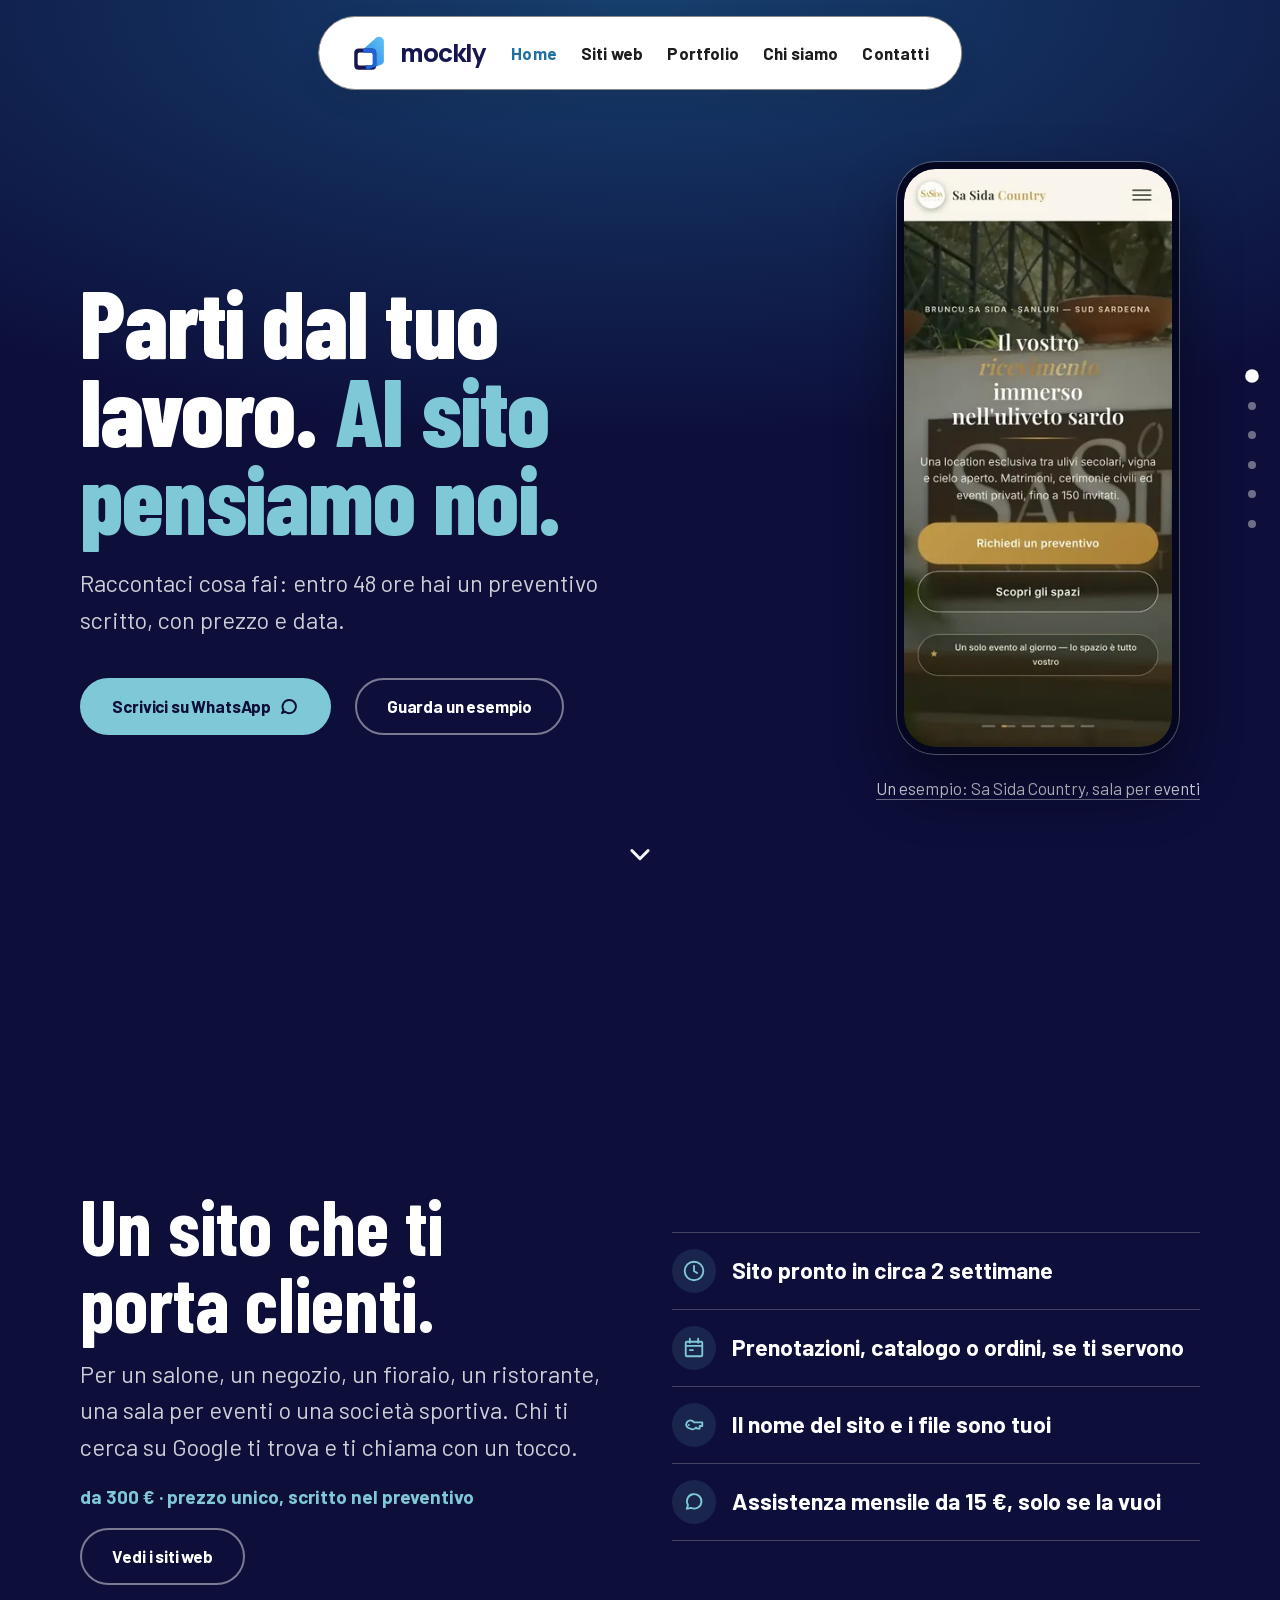
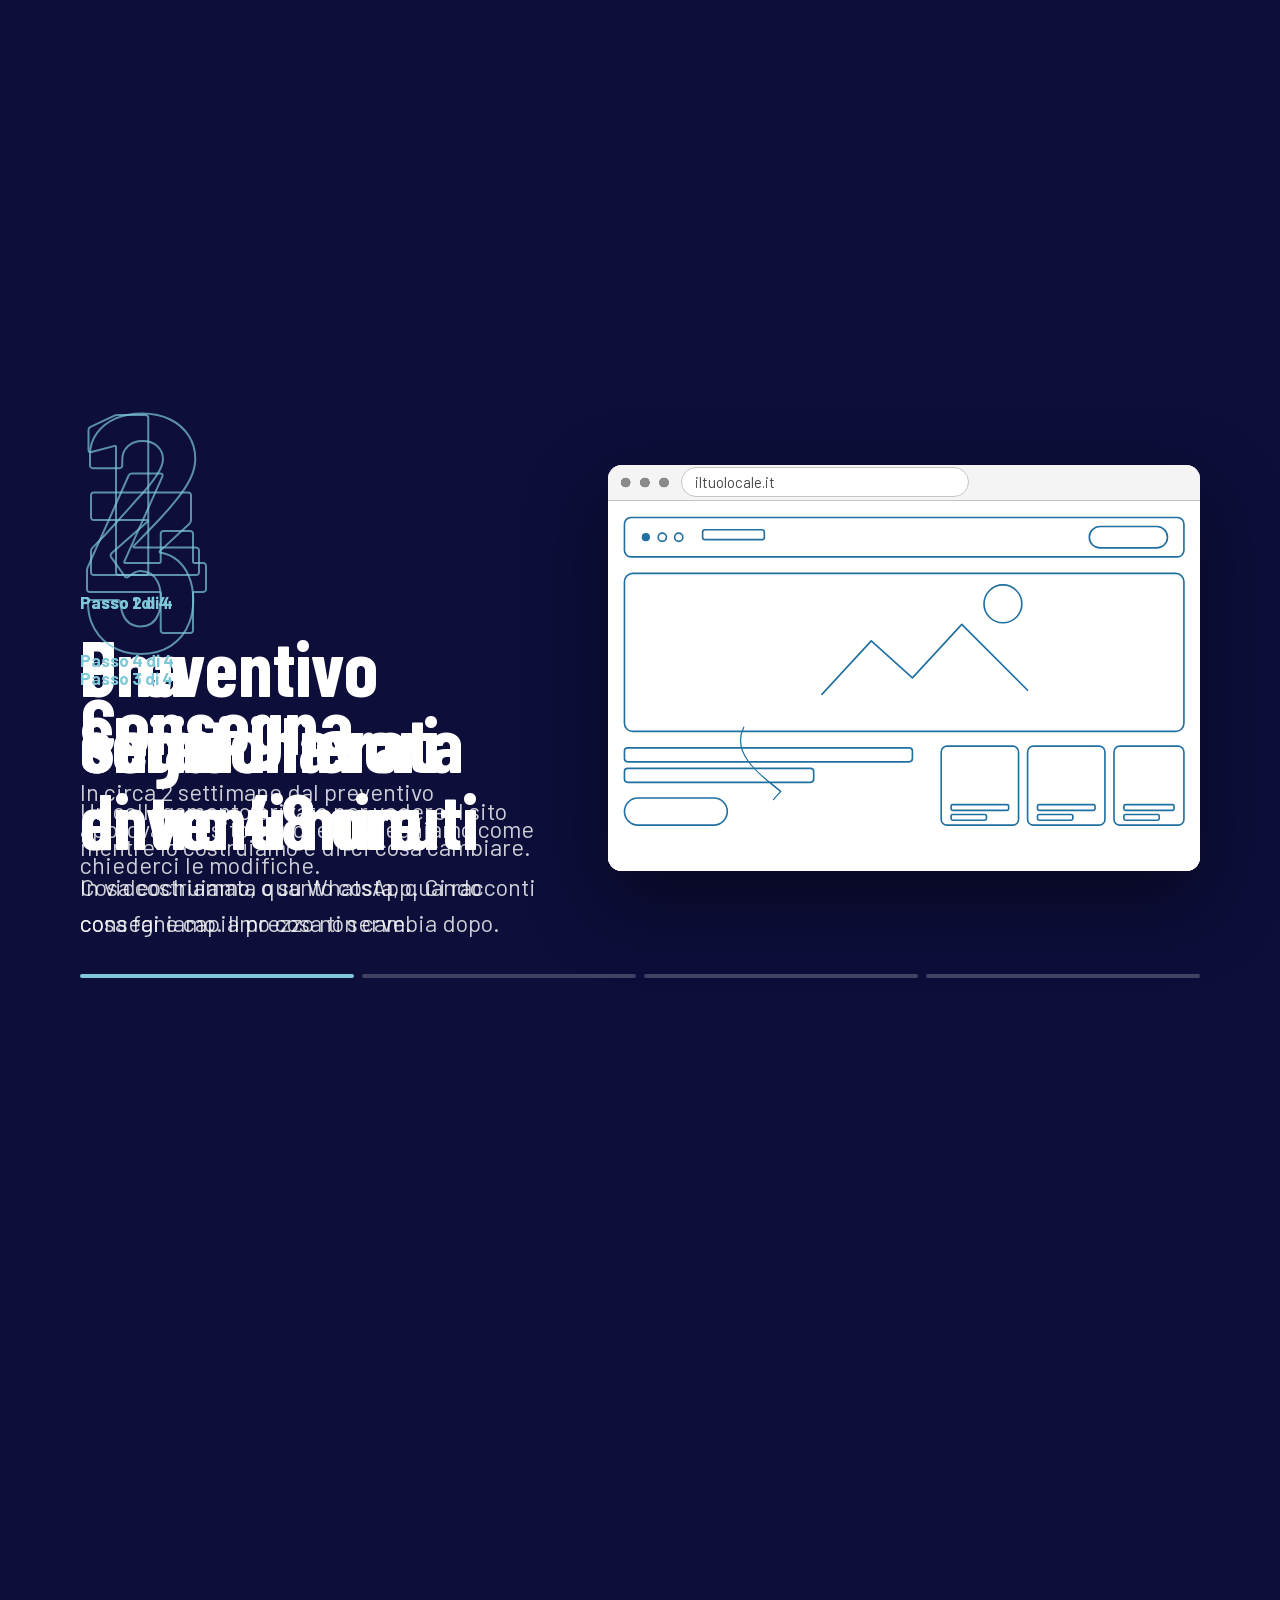
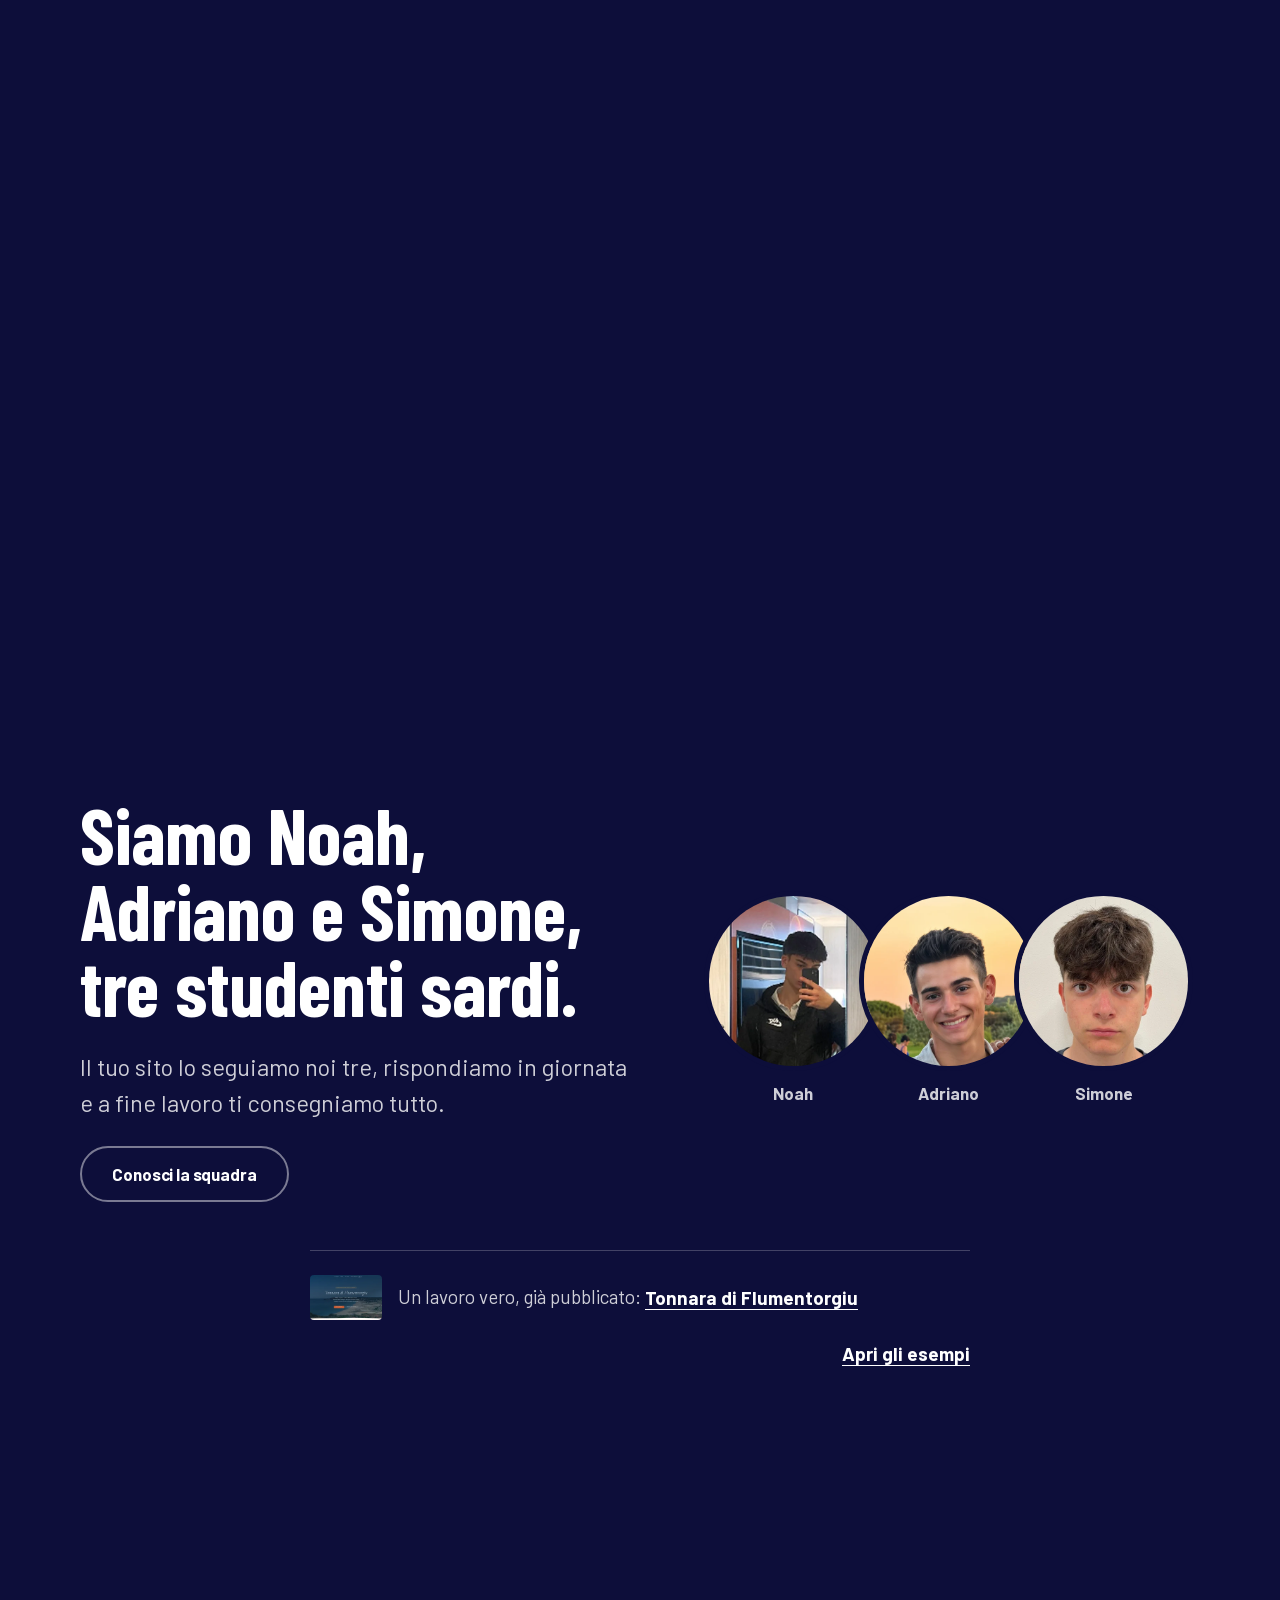
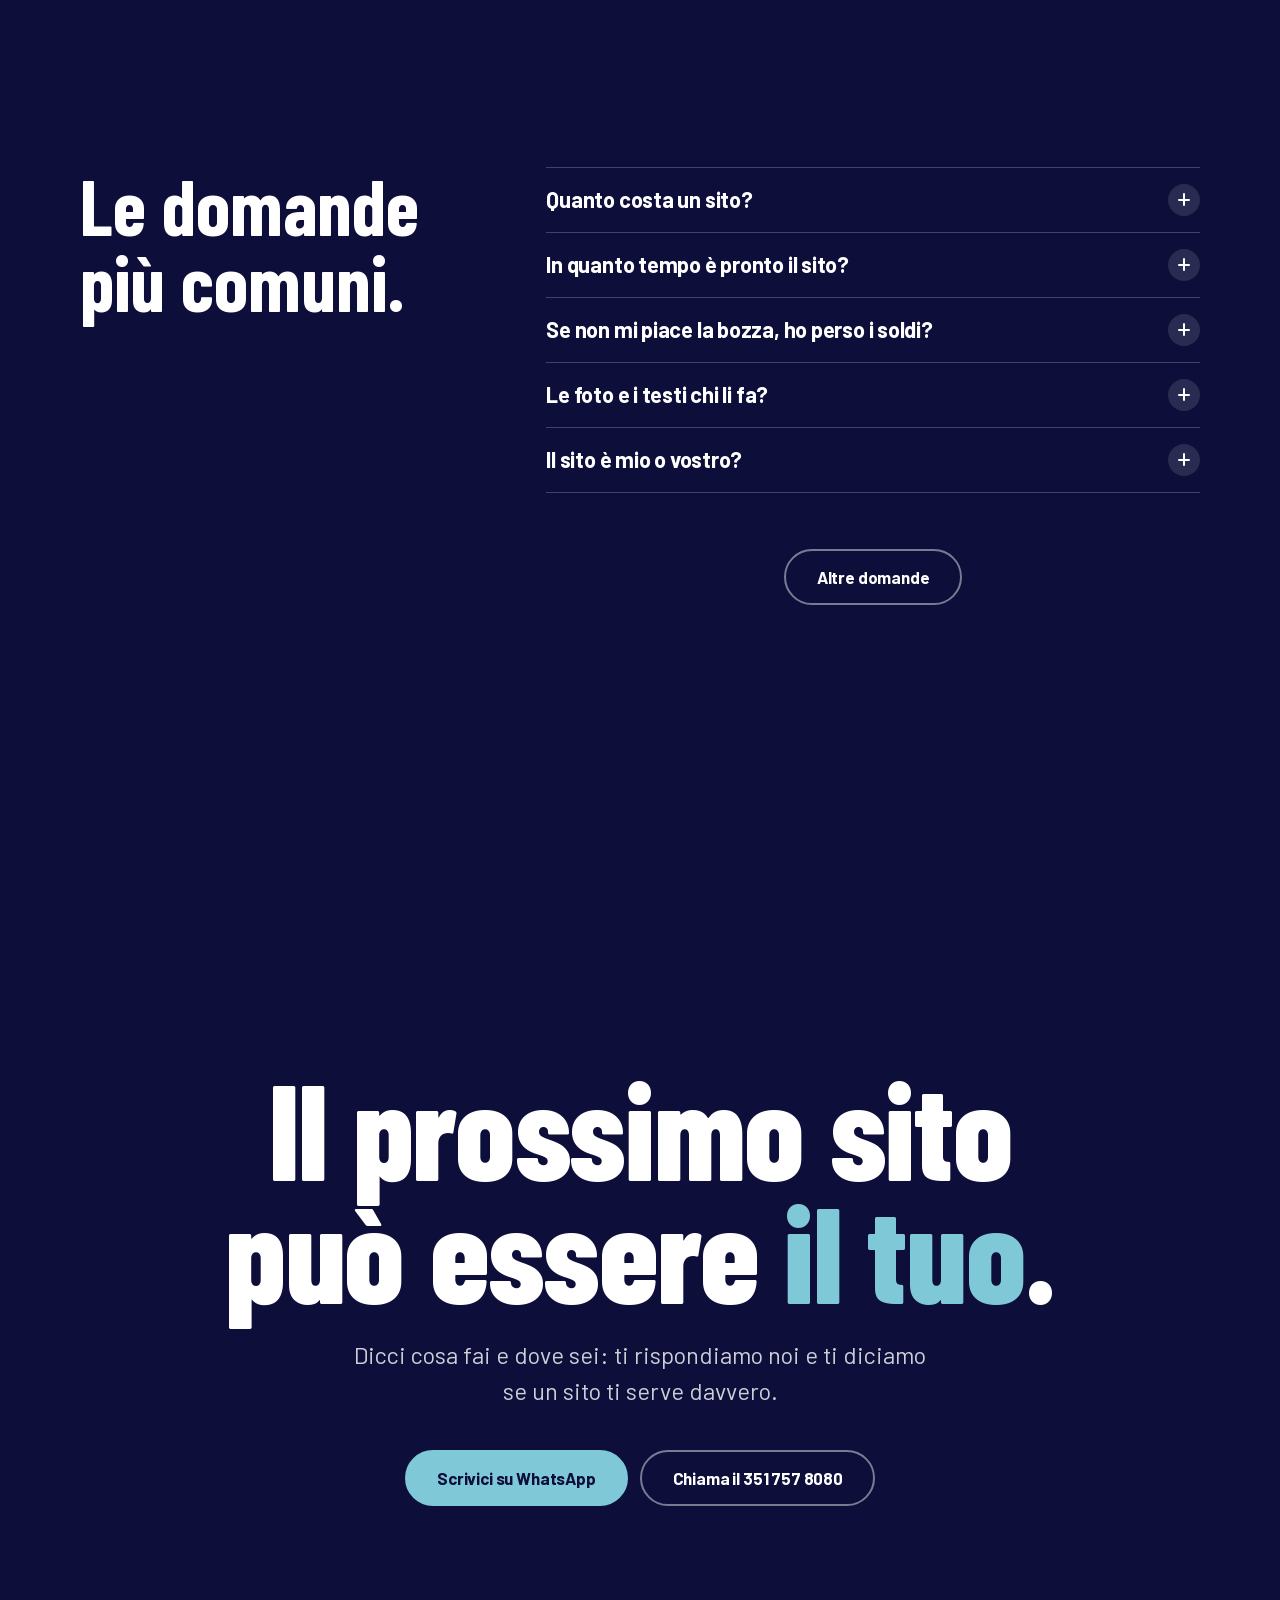
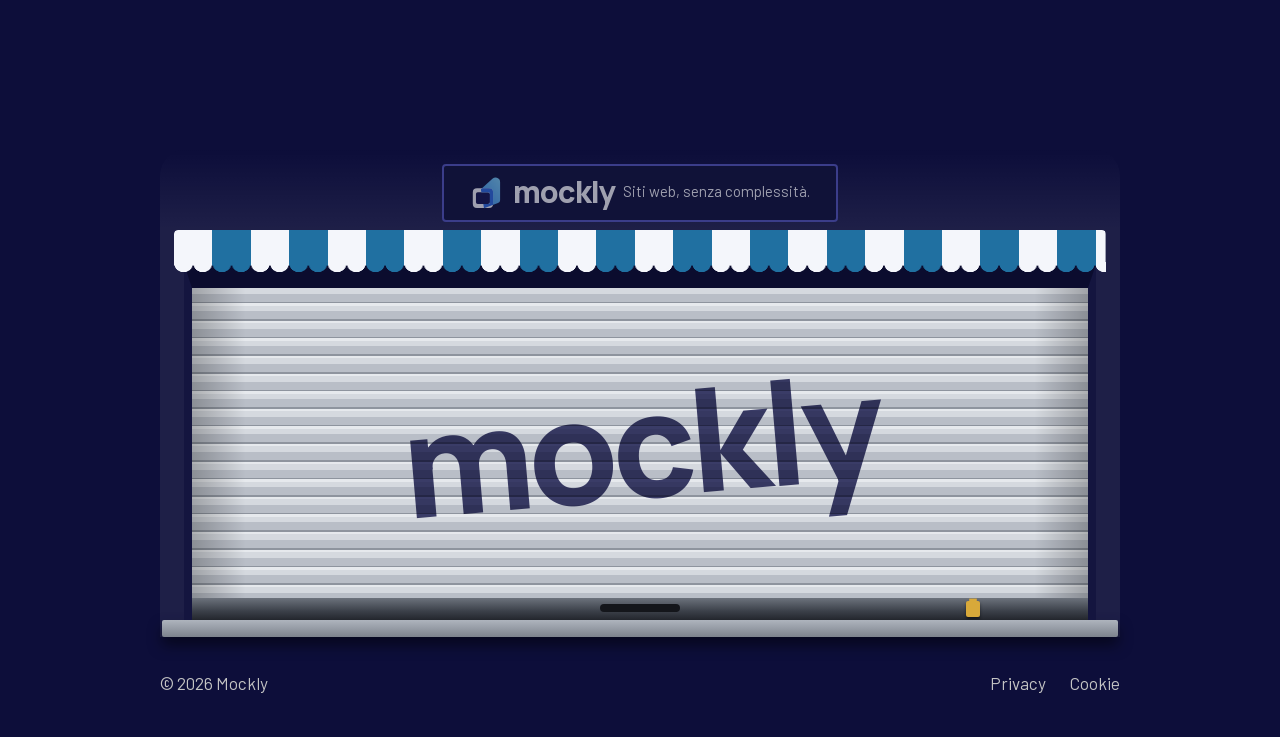
==== commit 27d63b46: "Testi rivisti, prezzo da 300 €, nuovi piani di assistenza con tasto mensile/annuale, modulo collegat" ====
--- a/index.html
+++ b/index.html
@@ -5,7 +5,7 @@
   <meta name="viewport" content="width=device-width, initial-scale=1">
 
   <title>Siti web costruiti su misura | Mockly</title>
-  <meta name="description" content="Siti web di ogni tipo costruiti su misura, scritti a mano in Sardegna. Guarda gli esempi già costruiti, poi decidi. Preventivo in 48 ore.">
+  <meta name="description" content="Siti web di ogni tipo costruiti su misura, scritti a mano in Sardegna. Guarda gli esempi già costruiti, poi decidi. Da 300 €, preventivo in 48 ore.">
   <link rel="canonical" href="https://mockly.it/">
   <meta name="theme-color" content="#0D0E3A">
 
@@ -13,7 +13,7 @@
   <meta property="og:locale" content="it_IT">
   <meta property="og:site_name" content="Mockly">
   <meta property="og:title" content="Siti web costruiti su misura">
-  <meta property="og:description" content="Siti web di ogni tipo costruiti su misura, scritti a mano in Sardegna. Guarda gli esempi già costruiti, poi decidi. Preventivo in 48 ore.">
+  <meta property="og:description" content="Siti web di ogni tipo costruiti su misura, scritti a mano in Sardegna. Guarda gli esempi già costruiti, poi decidi. Da 300 €, preventivo in 48 ore.">
   <meta property="og:url" content="https://mockly.it/">
   <meta property="og:image" content="https://mockly.it/assets/img/og-cover.png">
   <meta property="og:image:width" content="1200">
@@ -21,11 +21,11 @@
   <meta property="og:image:alt" content="Mockly: parti dal tuo lavoro, al sito pensiamo noi.">
   <meta name="twitter:card" content="summary_large_image">
   <meta name="twitter:title" content="Siti web costruiti su misura">
-  <meta name="twitter:description" content="Siti web di ogni tipo costruiti su misura, scritti a mano in Sardegna. Guarda gli esempi già costruiti, poi decidi. Preventivo in 48 ore.">
+  <meta name="twitter:description" content="Siti web di ogni tipo costruiti su misura, scritti a mano in Sardegna. Guarda gli esempi già costruiti, poi decidi. Da 300 €, preventivo in 48 ore.">
   <meta name="twitter:image" content="https://mockly.it/assets/img/og-cover.png">
   <meta name="twitter:image:alt" content="Mockly: parti dal tuo lavoro, al sito pensiamo noi.">
 
-  <link rel="stylesheet" href="assets/css/fonts.css?v=20261014f">
+  <link rel="stylesheet" href="assets/css/fonts.css?v=20261023a">
 
   <link rel="icon" href="favicon.ico" sizes="any">
   <link rel="icon" href="assets/img/logo-mockly-icon.svg" type="image/svg+xml">
@@ -35,19 +35,19 @@
   <link rel="apple-touch-icon" href="assets/img/apple-touch-icon.png">
   <link rel="manifest" href="site.webmanifest">
 
-  <link rel="stylesheet" href="assets/css/tokens.css?v=20261014f">
-  <link rel="stylesheet" href="assets/css/base.css?v=20261014f">
-  <link rel="stylesheet" href="assets/css/components.css?v=20261014f">
-  <link rel="stylesheet" href="assets/css/home.css?v=20261014f">
-
-  <link rel="preload" as="image" href="assets/img/projects/esempio-generico-hero.webp" fetchpriority="high">
+  <link rel="stylesheet" href="assets/css/tokens.css?v=20261023a">
+  <link rel="stylesheet" href="assets/css/base.css?v=20261023a">
+  <link rel="stylesheet" href="assets/css/components.css?v=20261023a">
+  <link rel="stylesheet" href="assets/css/home.css?v=20261023a">
+
+  <link rel="preload" as="image" href="assets/img/projects/sa-sida-phone.webp" imagesrcset="assets/img/projects/sa-sida-phone-300.webp 300w, assets/img/projects/sa-sida-phone.webp 520w" imagesizes="(min-width: 64em) 282px, 202px" fetchpriority="high">
 
   <script type="application/ld+json">
   {
     "@context": "https://schema.org",
     "@type": "ProfessionalService",
     "name": "Mockly",
-    "description": "Siti web di ogni tipo costruiti su misura, scritti a mano soprattutto per la Sardegna, con l'obiettivo di arrivare presto in tutta Italia.",
+    "description": "Siti web di ogni tipo costruiti su misura per saloni, negozi, ristoranti, sale per eventi e società sportive, scritti a mano soprattutto per la Sardegna, con l'obiettivo di arrivare presto in tutta Italia.",
     "url": "https://mockly.it/",
     "email": "mockly.website@gmail.com",
     "telephone": "+39-351-757-8080",
@@ -71,25 +71,26 @@
       "itemListElement": [
         {
           "@type": "Offer",
-          "itemOffered": { "@type": "Service", "name": "Siti web su misura di ogni tipo" }
+          "itemOffered": { "@type": "Service", "name": "Siti web su misura di ogni tipo" },
+          "priceSpecification": { "@type": "PriceSpecification", "priceCurrency": "EUR", "minPrice": "300.00" }
         },
         {
           "@type": "Offer",
-          "itemOffered": { "@type": "Service", "name": "Assistenza mensile Acceso" },
+          "itemOffered": { "@type": "Service", "name": "Assistenza mensile Base" },
           "priceCurrency": "EUR",
-          "price": "19.99"
+          "price": "15.00"
         },
         {
           "@type": "Offer",
-          "itemOffered": { "@type": "Service", "name": "Assistenza mensile Aggiornato" },
+          "itemOffered": { "@type": "Service", "name": "Assistenza mensile Plus" },
           "priceCurrency": "EUR",
-          "price": "29.99"
+          "price": "25.00"
         },
         {
           "@type": "Offer",
-          "itemOffered": { "@type": "Service", "name": "Assistenza mensile Seguito" },
+          "itemOffered": { "@type": "Service", "name": "Assistenza mensile Pro" },
           "priceCurrency": "EUR",
-          "price": "39.99"
+          "price": "35.00"
         }
       ]
     }
@@ -106,7 +107,7 @@
         "name": "Quanto costa un sito?",
         "acceptedAnswer": {
           "@type": "Answer",
-          "text": "Dipende da cosa deve fare. Ci racconti il tuo lavoro e entro 48 ore ricevi un preventivo scritto: un prezzo unico e una data di consegna."
+          "text": "Si parte da 300 €. Il resto dipende da cosa deve fare. Ci racconti il tuo lavoro ed entro 48 ore ricevi un preventivo scritto, con un prezzo unico e una data di consegna. Tutto quello che è incluso è scritto nel preventivo; quello che chiedi in più ha un preventivo a parte. Il nome del sito e lo spazio web sono a parte, scritti nel preventivo fra i costi di attivazione."
         }
       },
       {
@@ -114,7 +115,7 @@
         "name": "In quanto tempo è pronto il sito?",
         "acceptedAnswer": {
           "@type": "Answer",
-          "text": "Preventivo entro 48 ore, bozza in una settimana dai materiali, sito pubblicato in due settimane dopo la tua revisione."
+          "text": "Preventivo entro 48 ore. Il sito è pronto in circa 2 settimane da quando approvi il preventivo. Può volerci di più: dipende da quanto ci mettiamo a confrontarci sulle revisioni e dai tempi di Google."
         }
       },
       {
@@ -130,7 +131,7 @@
         "name": "Le foto e i testi chi li fa?",
         "acceptedAnswer": {
           "@type": "Answer",
-          "text": "I testi li scriviamo noi dopo una chiacchierata veloce, e tu li correggi. Le foto che hai già le sistemiamo noi; un servizio fotografico si paga a parte."
+          "text": "I testi di base li scriviamo noi dopo una chiacchierata veloce, e tu li correggi; testi più elaborati si pagano a parte. Le foto che hai già le sistemiamo noi; un servizio fotografico si paga a parte."
         }
       },
       {
@@ -146,7 +147,7 @@
         "name": "Il sito lo posso modificare da solo?",
         "acceptedAnswer": {
           "@type": "Answer",
-          "text": "Non da un pannello, perché non c'è: è questo che lo rende leggero e veloce. Le modifiche le facciamo noi con l'assistenza. Se ti serve pubblicare da solo ogni settimana, ti diciamo se WordPress fa più per te."
+          "text": "Non da un pannello, perché non c'è: è questo che lo rende leggero e veloce. Le modifiche le facciamo noi con l'assistenza. Se ti serve pubblicare da solo ogni settimana, ti diciamo se WordPress fa più per te, e lo configuriamo noi."
         }
       },
       {
@@ -162,7 +163,7 @@
         "name": "Ho già Facebook e Instagram. Mi serve davvero un sito?",
         "acceptedAnswer": {
           "@type": "Answer",
-          "text": "Sui social ti trova chi ti segue già. Chi è appena arrivato in zona cerca su Google “parrucchiere vicino a me” e legge le prime schede. Il sito serve a quelli lì."
+          "text": "Sui social ti trova chi ti segue già. Chi è appena arrivato in zona cerca su Google “parrucchiere vicino a me” e legge le prime schede. Il sito serve a farti trovare da loro."
         }
       },
       {
@@ -170,7 +171,7 @@
         "name": "Fate anche negozi su internet?",
         "acceptedAnswer": {
           "@type": "Answer",
-          "text": "Sì: catalogo, schede prodotto, pagamenti con carta e contrassegno, email d'ordine automatiche. Il magazzino collegato in tempo reale ai corrieri invece non rientra nel sito, e te lo diciamo prima."
+          "text": "Sì: catalogo, schede prodotto, pagamenti con carta e contrassegno, email d'ordine automatiche."
         }
       },
       {
@@ -178,7 +179,7 @@
         "name": "Dopo la consegna chi mi segue?",
         "acceptedAnswer": {
           "@type": "Answer",
-          "text": "Noi, se vuoi, con l'assistenza mensile da 19,99 € al mese: aggiornamenti, copie di sicurezza e modifiche su richiesta via WhatsApp. Durata minima 6 o 12 mesi secondo il piano, poi disdici con 30 giorni di preavviso, senza penali."
+          "text": "Noi, se vuoi, con l'assistenza mensile da 15 € al mese: copie di sicurezza, correzione degli errori e piccole modifiche su richiesta via WhatsApp. Nei 30 giorni dopo la consegna gli errori li correggiamo gratis anche senza assistenza. Disdici con 30 giorni di preavviso, senza penali."
         }
       }
     ]
@@ -187,19 +188,8 @@
 </head>
 
 <body class="page-body home-scenes">
-  <!-- Apertura: la serranda si alza una volta sola per visita. Solo decorazione;
-       si toglie da sola con il CSS, anche senza JavaScript. -->
-  <div class="loader" aria-hidden="true">
-    <div class="loader__bar"><span class="loader__dots"></span><span class="loader__url">mockly.it</span></div>
-    <div class="loader__roll"><span class="loader__paint">mockly</span><span class="loader__hint">apriamo subito</span><span class="loader__rail"></span></div>
-  </div>
-  <script>try{if(sessionStorage.getItem("mockly-aperto")){document.documentElement.classList.add("is-returning")}else{sessionStorage.setItem("mockly-aperto","1")}}catch(e){}</script>
   <!-- Sfondo: blu notte fermo, con una sola luce dall'alto. -->
   <div class="scene-bg" aria-hidden="true"></div>
-  <!-- La tenda del negozio, in cima a ogni pagina: scorre via con il contenuto. -->
-  <div class="awning" aria-hidden="true"></div>
-
-
 
   <a class="skip-link" href="#contenuto">Salta al contenuto</a>
 
@@ -258,7 +248,6 @@
         <a class="button button--primary site-header__panel-contact" href="https://wa.me/393517578080" aria-label="Scrivici su WhatsApp al 351 757 8080">WhatsApp</a>
         <a class="button button--ghost site-header__panel-contact" href="tel:+393517578080" aria-label="Chiama il 351 757 8080">Chiama</a>
       </div>
-      <span class="site-header__panel-rail" aria-hidden="true"></span>
     </div>
   </header>
 
@@ -280,7 +269,7 @@
         <a class="hero-phone" href="https://mockly-website.github.io/sasida/" target="_blank" rel="noopener" aria-label="Apri l'esempio di Sa Sida Country in una nuova scheda">
           <span class="hero-phone__caption">Un esempio: Sa Sida Country, sala per eventi</span>
           <span class="hero-phone__frame">
-            <img class="hero-phone__image" src="assets/img/projects/sa-sida-phone.webp" alt="" width="520" height="1125">
+            <img class="hero-phone__image" src="assets/img/projects/sa-sida-phone.webp" srcset="assets/img/projects/sa-sida-phone-300.webp 300w, assets/img/projects/sa-sida-phone.webp 520w" sizes="(min-width: 64em) 282px, 202px" alt="" width="520" height="1125">
           </span>
         </a>
       </div>
@@ -293,18 +282,22 @@
     <section class="scene scene--offer" id="cosa-ricevi" data-scene="Cosa ricevi" aria-labelledby="titolo-servizi">
       <div class="container scene__inner offer">
         <div class="offer__head">
-          <h2 class="scene__title" id="titolo-servizi">Un sito fatto sul tuo lavoro.</h2>
-          <p class="scene__text">Per un salone, un negozio, un fioraio, un ristorante o una sala per eventi. Chi ti cerca su Google ti trova e ti chiama con un tocco.</p>
-          <p class="offer__price">su preventivo · prezzo unico</p>
-          <p><a class="button button--primary" href="siti-web.html">Vedi i siti web</a></p>
+          <h2 class="scene__title" id="titolo-servizi">Un sito che ti porta clienti.</h2>
+          <p class="scene__text">Per un salone, un negozio, un fioraio, un ristorante, una sala per eventi o una società sportiva. Chi ti cerca su Google ti trova e ti chiama con un tocco.</p>
+          <p class="offer__price">da 300&nbsp;€ · prezzo unico, scritto nel preventivo</p>
+          <p><a class="button button--secondary" href="siti-web.html">Vedi i siti web</a></p>
         </div>
-        <ul class="offer__list"><li>Bozza in una settimana, sito pubblicato in due</li><li>Prenotazioni, catalogo o ordini, se ti servono</li><li>Il nome del sito e i file sono tuoi</li><li>Assistenza mensile da 19,99&nbsp;€, solo se la vuoi</li></ul>
+        <ul class="offer__list">
+          <li><svg class="offer__icon" viewBox="0 0 24 24" aria-hidden="true"><path d="M12 21a9 9 0 1 0 0-18 9 9 0 0 0 0 18ZM12 7v5l3 2" fill="none" stroke="currentColor" stroke-width="1.8" stroke-linecap="round" stroke-linejoin="round"/></svg><span>Sito pronto in circa 2 settimane</span></li>
+          <li><svg class="offer__icon" viewBox="0 0 24 24" aria-hidden="true"><path d="M5 6h14a1 1 0 0 1 1 1v12a1 1 0 0 1-1 1H5a1 1 0 0 1-1-1V7a1 1 0 0 1 1-1ZM4 10h16M8 3v4M16 3v4M8 14h3" fill="none" stroke="currentColor" stroke-width="1.8" stroke-linecap="round" stroke-linejoin="round"/></svg><span>Prenotazioni, catalogo o ordini, se ti servono</span></li>
+          <li><svg class="offer__icon" viewBox="0 0 24 24" aria-hidden="true"><path d="M8.5 15.5a4 4 0 1 1 3.4-6.1L20 9.4V13h-2.5v2.5H15l-1.1-1.1a4 4 0 0 1-5.4 1.1ZM7 12h.01" fill="none" stroke="currentColor" stroke-width="1.8" stroke-linecap="round" stroke-linejoin="round"/></svg><span>Il nome del sito e i file sono tuoi</span></li>
+          <li><svg class="offer__icon" viewBox="0 0 24 24" aria-hidden="true"><path d="M5 18.5 6.2 15A7 7 0 1 1 9 17.6L5 18.5Z" fill="none" stroke="currentColor" stroke-width="1.8" stroke-linecap="round" stroke-linejoin="round"/></svg><span>Assistenza mensile da 15&nbsp;€, solo se la vuoi</span></li>
+        </ul>
       </div>
     </section>
 
     <!-- 3 · Come si lavora: una schermata ferma che cambia mentre scorri -->
     <section class="pin" id="come-funziona" data-scene="Come si lavora" data-pin aria-label="Come si lavora">
-      <span class="pin__snap" style="top:0vh;top:0svh"></span><span class="pin__snap" style="top:100vh;top:100svh"></span><span class="pin__snap" style="top:200vh;top:200svh"></span><span class="pin__snap" style="top:300vh;top:300svh"></span>
       <div class="pin__stage">
         <div class="container pin__inner">
           <div class="pin__steps">
@@ -330,14 +323,14 @@
               <span class="pin__num" aria-hidden="true">4</span>
               <p class="pin__kicker">Passo 4 di 4</p>
               <h2 class="scene__title">Consegna</h2>
-              <p class="scene__text">Nome del sito, file e dati sono tuoi dal primo giorno. Ti spieghiamo in venti minuti come usarlo.</p>
+              <p class="scene__text">In circa 2 settimane dal preventivo approvato. Il sito è tuo, e ti spieghiamo come chiederci le modifiche.</p>
             </article>
           </div>
           <div class="pin__device">
             <div class="device">
               <div class="device__bar" aria-hidden="true"><span class="device__dots"></span><span class="device__url">iltuolocale.it</span></div>
               <div class="hero__reveal-stage">
-                <img class="hero__reveal-final" src="assets/img/projects/esempio-generico-hero.webp"
+                <img class="hero__reveal-final" src="assets/img/projects/esempio-generico-hero.webp" srcset="assets/img/projects/esempio-generico-hero-400.webp 400w, assets/img/projects/esempio-generico-hero-800.webp 800w, assets/img/projects/esempio-generico-hero.webp 1440w" sizes="(min-width: 90em) 600px, 92vw"
                  alt="Esempio di sito finito: header con menu e pulsante di prenotazione, banner principale, testo e tre card sotto"
                  width="1440" height="900">
                 <div class="hero__reveal-sketch" aria-hidden="true">
@@ -392,7 +385,7 @@
           <li><img src="assets/img/team/simone.webp" alt="" width="480" height="480" loading="lazy">Simone</li>
         </ul>
         <p class="team__proof">
-          <img src="assets/img/projects/tonnara-hero.webp" alt="Pagina iniziale del sito della Tonnara di Flumentorgiu con le foto d&rsquo;archivio della tonnara" width="1440" height="900" loading="lazy">
+          <img src="assets/img/projects/tonnara-hero.webp" srcset="assets/img/projects/tonnara-hero-400.webp 400w, assets/img/projects/tonnara-hero-800.webp 800w, assets/img/projects/tonnara-hero.webp 1440w" sizes="72px" alt="Pagina iniziale del sito della Tonnara di Flumentorgiu con le foto d'archivio della tonnara" width="1440" height="900" loading="lazy">
           <span>Un lavoro vero, già pubblicato:
             <a href="https://tonnaradiflumentorgiu.it" target="_blank" rel="noopener"
                aria-label="Apri il sito della Tonnara di Flumentorgiu in una nuova scheda">Tonnara di Flumentorgiu</a></span>
@@ -416,7 +409,7 @@
             <div class="accordion__panel" id="faq-panel-1" role="region" aria-labelledby="faq-trigger-1" hidden>
               <div class="accordion__panel-inner">
                 <p>
-                  Dipende da cosa deve fare. Ci racconti il tuo lavoro e entro 48 ore ricevi un preventivo scritto: un prezzo unico e una data di consegna.
+                  Si parte da 300 €. Il resto dipende da cosa deve fare. Ci racconti il tuo lavoro ed entro 48 ore ricevi un preventivo scritto, con un prezzo unico e una data di consegna. Tutto quello che è incluso è scritto nel preventivo; quello che chiedi in più ha un preventivo a parte. Il nome del sito e lo spazio web sono a parte, scritti nel preventivo fra i costi di attivazione.
                 </p>
               </div>
             </div>
@@ -432,7 +425,7 @@
             <div class="accordion__panel" id="faq-panel-2" role="region" aria-labelledby="faq-trigger-2" hidden>
               <div class="accordion__panel-inner">
                 <p>
-                  Preventivo entro 48 ore, bozza in una settimana dai materiali, sito pubblicato in due settimane dopo la tua revisione.
+                  Preventivo entro 48 ore. Il sito è pronto in circa 2 settimane da quando approvi il preventivo. Può volerci di più: dipende da quanto ci mettiamo a confrontarci sulle revisioni e dai tempi di Google.
                 </p>
               </div>
             </div>
@@ -464,7 +457,7 @@
             <div class="accordion__panel" id="faq-panel-4" role="region" aria-labelledby="faq-trigger-4" hidden>
               <div class="accordion__panel-inner">
                 <p>
-                  I testi li scriviamo noi dopo una chiacchierata veloce, e tu li correggi. Le foto che hai già le sistemiamo noi; un servizio fotografico si paga a parte.
+                  I testi di base li scriviamo noi dopo una chiacchierata veloce, e tu li correggi; testi più elaborati si pagano a parte. Le foto che hai già le sistemiamo noi; un servizio fotografico si paga a parte.
                 </p>
               </div>
             </div>
@@ -496,7 +489,7 @@
             <div class="accordion__panel" id="faq-panel-6" role="region" aria-labelledby="faq-trigger-6" hidden>
               <div class="accordion__panel-inner">
                 <p>
-                  Non da un pannello, perché non c'è: è questo che lo rende leggero e veloce. Le modifiche le facciamo noi con l'assistenza. Se ti serve pubblicare da solo ogni settimana, ti diciamo se WordPress fa più per te.
+                  Non da un pannello, perché non c'è: è questo che lo rende leggero e veloce. Le modifiche le facciamo noi con l'assistenza. Se ti serve pubblicare da solo ogni settimana, ti diciamo se WordPress fa più per te, e lo configuriamo noi.
                 </p>
               </div>
             </div>
@@ -528,7 +521,7 @@
             <div class="accordion__panel" id="faq-panel-8" role="region" aria-labelledby="faq-trigger-8" hidden>
               <div class="accordion__panel-inner">
                 <p>
-                  Sui social ti trova chi ti segue già. Chi è appena arrivato in zona cerca su Google “parrucchiere vicino a me” e legge le prime schede. Il sito serve a quelli lì.
+                  Sui social ti trova chi ti segue già. Chi è appena arrivato in zona cerca su Google “parrucchiere vicino a me” e legge le prime schede. Il sito serve a farti trovare da loro.
                 </p>
               </div>
             </div>
@@ -544,7 +537,7 @@
             <div class="accordion__panel" id="faq-panel-9" role="region" aria-labelledby="faq-trigger-9" hidden>
               <div class="accordion__panel-inner">
                 <p>
-                  Sì: catalogo, schede prodotto, pagamenti con carta e contrassegno, email d'ordine automatiche. Il magazzino collegato in tempo reale ai corrieri invece non rientra nel sito, e te lo diciamo prima.
+                  Sì: catalogo, schede prodotto, pagamenti con carta e contrassegno, email d'ordine automatiche.
                 </p>
               </div>
             </div>
@@ -560,7 +553,7 @@
             <div class="accordion__panel" id="faq-panel-10" role="region" aria-labelledby="faq-trigger-10" hidden>
               <div class="accordion__panel-inner">
                 <p>
-                  Noi, se vuoi, con l'assistenza mensile da 19,99 € al mese: aggiornamenti, copie di sicurezza e modifiche su richiesta via WhatsApp. Durata minima 6 o 12 mesi secondo il piano, poi disdici con 30 giorni di preavviso, senza penali.
+                  Noi, se vuoi, con l'assistenza mensile da 15 € al mese: copie di sicurezza, correzione degli errori e piccole modifiche su richiesta via WhatsApp. Nei 30 giorni dopo la consegna gli errori li correggiamo gratis anche senza assistenza. Disdici con 30 giorni di preavviso, senza penali.
                 </p>
               </div>
             </div>
@@ -573,7 +566,7 @@
     <section class="scene scene--end" data-scene="Scrivici" aria-labelledby="titolo-cta">
       <div class="container scene__inner">
         <h2 class="scene__mega" id="titolo-cta">Il prossimo sito può essere <span class="hero__mark">il tuo</span>.</h2>
-        <p class="scene__lead">Dicci cosa fai e dove sei. Entro 48 ore hai un preventivo scritto, con prezzo e data. Se non ti serve un sito, te lo diciamo.</p>
+        <p class="scene__lead">Dicci cosa fai e dove sei: ti rispondiamo noi e ti diciamo se un sito ti serve davvero.</p>
         <div class="call-to-action__actions button-group button-group--stacked">
             <a class="button button--primary" href="https://wa.me/393517578080?text=Ciao%20Mockly%2C%20ho%20visto%20il%20vostro%20sito%20e%20vorrei%20parlare%20del%20mio%20progetto." aria-label="Scrivici su WhatsApp al 351 757 8080">
               Scrivici su WhatsApp
@@ -599,7 +592,6 @@
         <div class="shopfront__bay" data-shopfront-bay>
           <div class="shopfront__shop">
             <div class="shopfront__glass">
-              <p class="shopfront__vinyl">Entra pure, siamo aperti.</p>
               <ul class="shopfront__contacts">
                 <li><a class="shopfront__contact" href="https://wa.me/393517578080" aria-label="Scrivici su WhatsApp al 351 757 8080"><svg class="shopfront__icon" viewBox="0 0 20 20" aria-hidden="true"><path d="M4 15.5 5 12a6 6 0 1 1 2.4 2.1L4 15.5Z"/></svg><span class="shopfront__contact-text"><small>WhatsApp</small>351 757 8080</span></a></li>
                 <li><a class="shopfront__contact" href="tel:+393517578080" aria-label="Chiama il 351 757 8080"><svg class="shopfront__icon" viewBox="0 0 20 20" aria-hidden="true"><path d="M6.6 2.5 4.3 3.2C3.5 3.5 3 4.3 3.1 5.1c.7 6 5.8 11.1 11.8 11.8.8.1 1.6-.4 1.9-1.2l.7-2.3a1 1 0 0 0-.6-1.2l-3.2-1.2a1 1 0 0 0-1.1.3l-1 1.2a9.6 9.6 0 0 1-4.6-4.6l1.2-1a1 1 0 0 0 .3-1.1L7.8 3.1a1 1 0 0 0-1.2-.6Z"/></svg><span class="shopfront__contact-text"><small>Telefono</small>351 757 8080</span></a></li>
@@ -609,7 +601,6 @@
             </div>
 
             <nav class="shopfront__door" aria-label="Collegamenti del footer">
-              <span class="shopfront__plate" aria-hidden="true">Aperto</span>
               <ul class="shopfront__pages">
                 <li><a class="shopfront__page" href="index.html">Home</a></li>
                 <li><a class="shopfront__page" href="siti-web.html">Siti web</a></li>
@@ -622,7 +613,6 @@
 
           <div class="shopfront__roll" aria-hidden="true">
             <span class="shopfront__paint">mockly</span>
-            <span class="shopfront__hint">scorri, apriamo subito</span>
             <span class="shopfront__rail"></span>
           </div>
         </div>
@@ -648,8 +638,8 @@
     <svg class="back-to-top__icon" viewBox="0 0 20 20" aria-hidden="true"><path d="M10 16V4m0 0 6 6m-6-6L4 10" fill="none" stroke="currentColor" stroke-width="2" stroke-linecap="round" stroke-linejoin="round"/></svg>
   </button>
 
-  <script src="assets/js/main.js?v=20261014f"></script>
-  <script src="assets/js/home.js?v=20261014f"></script>
+  <script src="assets/js/main.js?v=20261023a"></script>
+  <script src="assets/js/home.js?v=20261023a"></script>
 
 </body>
 </html>
--- a/assets/css/fonts.css
+++ b/assets/css/fonts.css
@@ -4,8 +4,7 @@
    il testo in pagina. Vedi cookie.html e privacy.html.
 
    Barlow Condensed per i titoli e Barlow per il testo (D133): nasce dalla
-   segnaletica, è stretto e deciso come una scritta su una serranda e si
-   legge bene. Sottoinsieme "latin", che copre l'italiano.
+   segnaletica, è stretto e deciso e si legge bene. Sottoinsieme "latin", che copre l'italiano.
    Manrope resta solo per la parola "mockly" del logo, che è disegnata così.
    ========================================================================== */
 
@@ -21,14 +20,6 @@
   font-family: "Barlow";
   src: url("../fonts/barlow-500.woff2") format("woff2");
   font-weight: 500;
-  font-style: normal;
-  font-display: swap;
-}
-
-@font-face {
-  font-family: "Barlow";
-  src: url("../fonts/barlow-600.woff2") format("woff2");
-  font-weight: 600;
   font-style: normal;
   font-display: swap;
 }
--- a/assets/css/tokens.css
+++ b/assets/css/tokens.css
@@ -65,7 +65,6 @@
   /* --- Tipografia: pesi ------------------------------------------------ */
   --font-weight-regular: 400;
   --font-weight-medium: 500;
-  --font-weight-semibold: 600;
   --font-weight-bold: 700;
   --font-weight-extrabold: 800;
 
@@ -93,7 +92,6 @@
   --space-large: 2rem;
   --space-xlarge: 3rem;
   --space-2xlarge: 4rem;
-  --space-3xlarge: 6rem;
 
   /* --- Raggi: due soli valori, non tre sfumature dello stesso mezzo ------ */
   --radius-crisp: 4px;    /* tutto ciò che è ripetuto: bottoni, campi, card, badge — tagliato con precisione */
--- a/assets/css/base.css
+++ b/assets/css/base.css
@@ -104,7 +104,7 @@
 
 h4 {
   font-size: var(--font-size-h4);
-  font-weight: var(--font-weight-semibold);
+  font-weight: var(--font-weight-bold);
   line-height: var(--line-height-h4);
 }
 
@@ -252,10 +252,6 @@
   color: var(--color-text-muted);
 }
 
-/* Compatibilità: .is-highlighted resta nell'HTML come marcatore del blocco
-   di conversione (lo conta tools/check.js). La firma visiva viene dal
-   pannello scuro (.call-to-action__panel), non richiede token dedicati. */
-
 /* --- Comparsa allo scroll ----------------------------------------------------
    La classe .reveal la mette main.js: senza JavaScript non si nasconde niente.
    Animazione (non transition) così non confligge con le transition delle card. */
--- a/assets/css/components.css
+++ b/assets/css/components.css
@@ -145,7 +145,6 @@
     top: var(--space-2xsmall);
     width: calc(100% - var(--space-2xsmall) * 2);
   }
-
 }
 
 .site-header__inner {
@@ -201,9 +200,10 @@
   padding: 0.3rem 0;
   color: var(--color-text);
   font-size: var(--font-size-small);
-  font-weight: var(--font-weight-semibold);
+  font-weight: var(--font-weight-bold);
   letter-spacing: 0.01em;
   text-decoration: none;
+  white-space: nowrap; /* "Siti web" e "Chi siamo" non vanno a capo */
   transition: color var(--duration-fast) var(--ease-out);
 }
 
@@ -484,43 +484,15 @@
   color: #FFFFFF;
 }
 
-
-/* Su telefono il menu scende dall'alto come la serranda del negozio in fondo
-   alla pagina: questa è la sua barra, con la maniglia. */
-.site-header__panel-rail {
-  display: none;
-}
-
+/* Su telefono il menu scende dall'alto; da tablet resta la colonna a destra. */
 @media (max-width: 47.99em) {
   .site-header__panel {
-    padding-bottom: calc(var(--space-large) + 1.1rem + env(safe-area-inset-bottom, 0px));
+    padding-bottom: calc(var(--space-large) + env(safe-area-inset-bottom, 0px));
     transform: translateY(-102%);
   }
 
   .site-header__panel.is-open {
     transform: translateY(0);
-  }
-
-  .site-header__panel-rail {
-    position: absolute;
-    right: 0;
-    bottom: 0;
-    left: 0;
-    display: block;
-    height: 1.1rem;
-    background: linear-gradient(#6c727c, #3b4049 60%, #23262d);
-  }
-
-  .site-header__panel-rail::before {
-    content: "";
-    position: absolute;
-    top: 0.32rem;
-    left: 50%;
-    width: 4.5rem;
-    height: 0.4rem;
-    background-color: #14161b;
-    border-radius: var(--radius-pill);
-    transform: translateX(-50%);
   }
 }
 
@@ -689,13 +661,6 @@
   gap: var(--space-xlarge);
 }
 
-.hero__title {
-  margin-top: var(--space-small);
-  max-width: 20ch;
-  margin-inline: auto;
-  text-align: center;
-}
-
 /*
  * Firma: colore pieno sull'accento, senza segno sotto — il tratto disegnato
  * a mano (uno spesso 5px su un'onda di 14px) copriva le discendenti di
@@ -725,32 +690,6 @@
   justify-content: center;
   gap: var(--space-medium);
   margin-top: var(--space-large);
-  text-align: center;
-}
-
-/*
- * Confronto interattivo: uno schizzo a mano libera (wireframe disegnato in
- * SVG, non una foto filtrata) coperto sopra lo screenshot vero di Forno
- * Nero, tagliato con clip-path in base a uno slider nativo — accessibile
- * da tastiera e da touch senza codice in più. Mostra "zero template" invece
- * di scriverlo soltanto. Senza JS l'input non sposta nulla, quindi lo
- * schizzo e il divisore restano nascosti e si vede solo il sito vero
- * (vedi @media (scripting: none) più sotto).
- */
-.hero__reveal {
-  position: relative;
-  width: 100%;
-  max-width: 50rem;
-  margin-inline: auto;
-}
-
-.hero__reveal-label {
-  max-width: none;
-  margin-bottom: var(--space-xsmall);
-  color: var(--color-text-muted);
-  font-family: var(--font-body);
-  font-size: var(--font-size-small);
-  letter-spacing: 0.01em;
   text-align: center;
 }
 
@@ -803,30 +742,8 @@
   height: 100%;
 }
 
-.hero__reveal-state {
-  display: flex;
-  justify-content: center;
-  gap: var(--space-medium);
-  margin-top: var(--space-small);
-  color: var(--color-text-muted);
-  font-family: var(--font-body);
-  font-size: var(--font-size-small);
-}
-
-.hero__reveal-state span {
-  padding-bottom: 0.2rem;
-  border-bottom: 2px solid transparent;
-  transition: color var(--duration-base) var(--ease-out), border-color var(--duration-base) var(--ease-out);
-}
-
-.hero__reveal-state .is-active {
-  color: var(--color-text);
-  border-bottom-color: var(--color-accent);
-}
-
 @media (scripting: none) {
-  .hero__reveal-sketch,
-  .hero__reveal-state {
+  .hero__reveal-sketch {
     display: none;
   }
 }
@@ -854,28 +771,6 @@
   .hero {
     padding-block: var(--space-xlarge) var(--space-2xlarge);
   }
-
-  /* Hero a lato: il testo a sinistra, lo schizzo che diventa sito a destra.
-     Il testo resta centrato nella sua colonna, come in tutto il sito. */
-  .hero__inner--split {
-    grid-template-columns: minmax(0, 1fr) minmax(0, 1.15fr);
-    align-items: center;
-    gap: var(--space-2xlarge);
-  }
-
-  .hero__inner--split .hero__title {
-    max-width: 14ch;
-    font-size: clamp(2.25rem, 1.2rem + 2.4vw, 3.5rem);
-  }
-
-  .hero__inner--split .hero__text {
-    max-width: 34ch;
-  }
-
-  .hero__inner--split .hero__reveal {
-    max-width: none;
-    margin-inline: 0;
-  }
 }
 
 /* ==========================================================================
@@ -942,89 +837,6 @@
    Bento servizi + card prodotto
    Le due card "Due prodotti" (Siti web / Gestionali) nella home.
    ========================================================================== */
-
-.bento {
-  display: grid;
-  gap: var(--space-medium);
-}
-
-.bento__card {
-  position: relative;
-  overflow: hidden;
-  display: flex;
-  flex-direction: column;
-  align-items: center;
-  padding: var(--space-large);
-  background-color: var(--color-surface);
-  border: var(--border-width-hairline) solid var(--color-border);
-  border-left: 4px solid var(--color-accent);
-  border-radius: 0;
-  text-align: center;
-  transition: border-color var(--duration-fast) var(--ease-out);
-}
-
-.bento__card:hover {
-  border-left-color: var(--color-accent);
-}
-
-.bento__label {
-  color: var(--color-accent-hover);
-  font-family: var(--font-body);
-  font-size: var(--font-size-label);
-  letter-spacing: var(--letter-spacing-label);
-}
-
-.bento__title {
-  margin-top: var(--space-2xsmall);
-}
-
-.bento__price {
-  margin-top: var(--space-2xsmall);
-  font-family: var(--font-body);
-  font-weight: var(--font-weight-medium);
-  color: var(--color-text-muted);
-}
-
-.bento__description {
-  margin-top: var(--space-xsmall);
-  color: var(--color-text-muted);
-}
-
-.bento__points {
-  display: grid;
-  gap: var(--space-2xsmall);
-  margin-top: var(--space-medium);
-  font-size: var(--font-size-small);
-  font-weight: var(--font-weight-medium);
-}
-
-.bento__points li {
-  display: flex;
-  justify-content: center;
-  gap: var(--space-2xsmall);
-  align-items: flex-start;
-  text-align: left;
-}
-
-.bento__points li::before {
-  content: "✓";
-  flex-shrink: 0;
-  display: inline-flex;
-  align-items: center;
-  justify-content: center;
-  width: 1.35rem;
-  height: 1.35rem;
-  border-radius: var(--radius-pill);
-  background-color: var(--color-accent-soft);
-  color: var(--color-accent-hover);
-  font-size: 0.78rem;
-  font-weight: var(--font-weight-bold);
-}
-
-.bento__action {
-  margin-top: auto;
-  padding-top: var(--space-large);
-}
 
 .product-card {
   position: relative;
@@ -1074,21 +886,6 @@
 
 .product-card__action {
   margin-top: auto;
-}
-
-@media (min-width: 64em) {
-  /* Larghezze uguali (D90): le due card a proporzioni diverse (D51) davano
-     l'impressione di due forme diverse, non di due prodotti pari. */
-  .bento {
-    grid-template-columns: 1fr 1fr;
-    align-items: stretch;
-  }
-
-  /* Con un solo prodotto in vetrina (D101) la card resta a piena
-     larghezza invece di lasciare mezza griglia vuota. */
-  .bento--single {
-    grid-template-columns: 1fr;
-  }
 }
 
 /* ==========================================================================
@@ -1375,7 +1172,7 @@
   border-radius: var(--radius-crisp);
   font-family: var(--font-body);
   font-size: 0.875rem; /* 14px: si legge anche su telefono */
-  font-weight: var(--font-weight-semibold);
+  font-weight: var(--font-weight-bold);
   letter-spacing: var(--letter-spacing-label);
   line-height: 1.4;
 }
@@ -1455,13 +1252,6 @@
 
 .step-list__text {
   color: var(--color-text-muted);
-}
-
-@media (min-width: 64em) {
-  .step-list--split {
-    grid-template-columns: repeat(2, 1fr);
-    column-gap: var(--space-medium);
-  }
 }
 
 /* ==========================================================================
@@ -1624,7 +1414,7 @@
 }
 
 .form__label {
-  font-weight: var(--font-weight-semibold);
+  font-weight: var(--font-weight-bold);
 }
 
 .form__required {
@@ -1769,16 +1559,6 @@
   padding-block: var(--section-spacing);
 }
 
-.call-to-action__panel {
-  position: relative;
-  overflow: hidden;
-  padding: clamp(2rem, 1.4rem + 4vw, 4rem);
-  background-color: var(--color-surface-alt);
-  border: var(--border-width-hairline) solid var(--color-border);
-  border-radius: var(--radius-soft);
-  color: var(--color-text);
-}
-
 .call-to-action__title {
   position: relative;
   max-width: 22ch;
@@ -1821,7 +1601,7 @@
    La serranda (.shopfront__roll) si alza mentre arrivi in fondo alla pagina:
    --shutter-open (da 0 a 1) lo scrive init_shopfront() in main.js. Senza
    JavaScript, o con "riduci movimento", vale 1: negozio aperto, tutto visibile.
-   I grigi del metallo e il crema del cartellino sono colori di materiale e
+   I grigi del metallo sono colori di materiale e
    vivono solo qui; il resto usa i token.
    ========================================================================== */
 
@@ -1947,17 +1727,6 @@
   border-bottom: 0.6rem solid #0b0c2e; /* lo zoccolo sotto la vetrina */
 }
 
-.shopfront__vinyl {
-  max-width: none;
-  margin: 0;
-  color: var(--color-text-inverse);
-  font-family: var(--font-heading);
-  font-size: clamp(2.1rem, 1.3rem + 3vw, 3.25rem);
-  font-weight: var(--font-weight-bold);
-  letter-spacing: 0;
-  line-height: 1;
-}
-
 .shopfront__contacts,
 .shopfront__pages {
   margin: 0;
@@ -2005,47 +1774,22 @@
   font-weight: var(--font-weight-medium);
 }
 
+/* Il colore va ripetuto: altrimenti vince a:hover (navy) e il testo
+   sparisce sul vetro scuro. */
 .shopfront__contact:hover,
 .shopfront__page:hover {
+  color: var(--color-text-inverse);
   text-decoration: underline;
 }
 
-/* La porta, con il cartellino appeso. */
+/* La porta, con le pagine. */
 .shopfront__door {
   display: grid;
-  grid-template-columns: auto minmax(0, 1fr);
+  grid-template-columns: minmax(0, 1fr);
   align-items: center;
   gap: var(--space-small);
   border: 0.3rem solid #0b0c2e;
   border-bottom: 0;
-}
-
-.shopfront__plate {
-  position: relative;
-  margin-top: 1.2rem;
-  padding: 0.3rem 0.8rem 0.4rem;
-  background-color: #fbf6ea;
-  border: var(--border-width-medium) solid var(--color-heading);
-  border-radius: var(--radius-crisp);
-  box-shadow: 0 6px 12px rgba(0, 0, 0, 0.45);
-  color: var(--color-heading);
-  font-size: 1.05rem;
-  font-weight: var(--font-weight-extrabold);
-  transform: rotate(-3deg);
-  transform-origin: 50% -1.6rem;
-}
-
-.shopfront__plate::before {
-  content: "";
-  position: absolute;
-  bottom: 100%;
-  left: 50%;
-  width: 3.4rem;
-  height: 1.6rem;
-  background:
-    linear-gradient(to top right, transparent calc(50% - 1px), #cfd3e6 calc(50% - 1px) calc(50% + 1px), transparent calc(50% + 1px)) left / 50% 100% no-repeat,
-    linear-gradient(to top left, transparent calc(50% - 1px), #cfd3e6 calc(50% - 1px) calc(50% + 1px), transparent calc(50% + 1px)) right / 50% 100% no-repeat;
-  transform: translateX(-50%);
 }
 
 .shopfront__pages {
@@ -2059,7 +1803,7 @@
   align-items: center;
   min-height: 2.75rem;
   color: var(--color-text-inverse);
-  font-weight: var(--font-weight-semibold);
+  font-weight: var(--font-weight-bold);
   text-decoration: none;
 }
 
@@ -2096,15 +1840,6 @@
   transform: rotate(-5deg);
 }
 
-.shopfront__hint {
-  padding: 0.2rem 0.8rem;
-  background-color: var(--color-heading);
-  border-radius: var(--radius-pill);
-  color: var(--color-text-inverse);
-  font-size: var(--font-size-label);
-  font-weight: var(--font-weight-bold);
-}
-
 /* La barra in fondo alla serranda, con la maniglia e il lucchetto. */
 .shopfront__rail {
   position: absolute;
@@ -2152,18 +1887,6 @@
   .shopfront__roll {
     transition: transform 0.12s linear;
   }
-
-  .shopfront.is-open .shopfront__plate {
-    animation: shopfront-swing 1.6s ease-out;
-  }
-}
-
-@keyframes shopfront-swing {
-  0% { transform: rotate(-3deg); }
-  20% { transform: rotate(9deg); }
-  45% { transform: rotate(-8deg); }
-  70% { transform: rotate(2deg); }
-  100% { transform: rotate(-3deg); }
 }
 
 @media (min-width: 48em) {
@@ -2237,12 +1960,6 @@
     border-radius: 3px;
   }
 
-  .shopfront__plate {
-    margin-top: 1.6rem;
-    padding: 0.35rem 1.2rem 0.45rem;
-    font-size: 1.25rem;
-  }
-
   .shopfront__pages {
     grid-template-columns: minmax(0, 1fr);
     width: 100%;
@@ -2264,17 +1981,9 @@
   }
 }
 
-/* Telefoni molto stretti: il cartellino sta sopra le pagine, non di fianco. */
-@media (max-width: 23.99em) {
-  .shopfront__door {
-    grid-template-columns: minmax(0, 1fr);
-    justify-items: center;
-    gap: var(--space-2xsmall);
-  }
-
-  .shopfront__pages {
-    width: 100%;
-  }
+/* L'anello blu non si vede sul navy: sul piè di pagina è bianco. */
+.site-footer a:focus-visible {
+  outline-color: var(--color-text-inverse);
 }
 
 .site-footer__link {
@@ -2320,6 +2029,23 @@
 
   .site-footer__legal {
     padding-right: 4.5rem;
+  }
+}
+
+/* Su telefono la riga in fondo va al centro, tutta su una linea, e resta
+   sopra la bolla WhatsApp. */
+@media (max-width: 47.99em) {
+  .site-footer {
+    padding-bottom: calc(5.5rem + env(safe-area-inset-bottom, 0px));
+  }
+
+  .site-footer__legal {
+    justify-content: center;
+    padding-right: 0;
+  }
+
+  .site-footer__legal a:first-of-type {
+    margin-left: 0;
   }
 }
 
@@ -2411,7 +2137,6 @@
 
 @media (prefers-reduced-motion: no-preference) {
   @supports (animation-timeline: view()) {
-
     /* La linea di ogni passo si disegna dall'alto mentre il passo entra. */
     .step-list__item::after {
       animation: scroll-line linear both;
@@ -2426,26 +2151,12 @@
       animation-range: entry 10% cover 40%;
     }
 
-    /* I punti della scheda arrivano uno dopo l'altro, da sinistra. */
-    .bento__points li {
-      animation: scroll-point linear both;
-      animation-timeline: view();
-      animation-range: entry 0% entry 90%;
-    }
-
     /* La foto del lavoro vero si assesta mentre entra. */
     .project-card__image {
       animation: scroll-settle linear both;
       animation-timeline: view();
       animation-range: entry 0% cover 40%;
     }
-
-    /* Da computer lo schizzo scende un po' più piano del testo. */
-    .hero__reveal {
-      animation: scroll-lag linear both;
-      animation-timeline: scroll(root block);
-      animation-range: 0 60vh;
-    }
   }
 }
 
@@ -2477,7 +2188,7 @@
 /* ==========================================================================
    Notte — il fondo blu, su tutte le pagine
    .scene-bg è lo sfondo fisso (un <div> vuoto subito dopo <body>): blu notte
-   pieno con una sola luce ferma dall'alto, come quella di un'insegna. Niente
+   pieno con una sola luce ferma dall'alto. Niente
    aloni che si muovono. Lo usano la home (.home-scenes) e le pagine interne
    (.night).
    Sulle pagine interne i colori cambiano solo dentro <main>: intestazione e
@@ -2510,34 +2221,6 @@
     radial-gradient(120% 62% at 50% 0, rgba(32, 112, 161, 0.5), rgba(32, 112, 161, 0) 70%),
     var(--l-ink);
   pointer-events: none;
-}
-
-/* ==========================================================================
-   Tenda — la tenda a righe del negozio, in cima a ogni pagina
-   Stesso disegno di quella nel piè di pagina. Sta in cima al documento e
-   scorre via con il contenuto; l'intestazione ci passa sopra.
-   ========================================================================== */
-
-.awning {
-  position: absolute;
-  top: 0;
-  right: 0;
-  left: 0;
-  z-index: 1;
-  height: calc(var(--header-height) + var(--space-large));
-  background: repeating-linear-gradient(90deg, #f4f6fb 0 3rem, var(--color-accent) 3rem 6rem);
-  filter: drop-shadow(0 10px 10px rgba(0, 0, 0, 0.45));
-  -webkit-mask: linear-gradient(#000 0 0) top / 100% calc(100% - 0.75rem) no-repeat, radial-gradient(circle at 50% 0, #000 0.75rem, transparent 0.77rem) bottom left / 1.5rem 0.75rem repeat-x;
-  mask: linear-gradient(#000 0 0) top / 100% calc(100% - 0.75rem) no-repeat, radial-gradient(circle at 50% 0, #000 0.75rem, transparent 0.77rem) bottom left / 1.5rem 0.75rem repeat-x;
-  pointer-events: none;
-}
-
-@media (max-width: 47.99em) {
-  .awning {
-    height: calc(var(--header-height) + var(--space-medium));
-    background-size: auto;
-    background-image: repeating-linear-gradient(90deg, #f4f6fb 0 2.25rem, var(--color-accent) 2.25rem 4.5rem);
-  }
 }
 
 .night main,
@@ -2579,7 +2262,6 @@
 }
 
 /* Titoli grandi e stretti, come nella home. */
-.night .hero__title,
 .night .hero__title-page,
 .night .hero > .container > h1 {
   font-size: clamp(3.2rem, 1.4rem + 7vw, 7rem);
@@ -2592,24 +2274,28 @@
   text-wrap: balance;
 }
 
-/* I bottoni restano quelli della home: blu pieno con testo bianco, e
-   contorno bianco per quello secondario. */
-.night main .button--primary {
-  background-color: #2070A1;
-  border-color: #2070A1;
-  color: #FFFFFF;
-}
-
-.night main .button--primary:hover {
-  background-color: #2B86BD;
-  border-color: #2B86BD;
-  color: #FFFFFF;
+/* Sul blu notte il bottone principale è azzurro chiaro con testo blu notte
+   (9.6:1): è la cosa più visibile della schermata, e si usa solo per
+   scriverci. Il secondario è un contorno bianco più tenue. Vale anche per
+   la home (.home-scenes). */
+.night main .button--primary,
+.home-scenes main .button--primary {
+  background-color: #7FC8D8;
+  border-color: #7FC8D8;
+  color: #0D0E3A;
+}
+
+.night main .button--primary:hover,
+.home-scenes main .button--primary:hover {
+  background-color: #B4E3EE;
+  border-color: #B4E3EE;
+  color: #0D0E3A;
 }
 
 .night main .button--secondary,
 .night main .button--ghost {
   background-color: transparent;
-  border-color: rgba(255, 255, 255, 0.65);
+  border-color: rgba(255, 255, 255, 0.45);
   color: #FFFFFF;
 }
 
@@ -2622,149 +2308,3 @@
 .night main ::placeholder {
   color: rgba(255, 255, 255, 0.55);
 }
-
-
-/* ==========================================================================
-   Apertura — la serranda che si alza al primo arrivo
-   Un <div class="loader"> subito dopo <body>, su ogni pagina. Sopra una
-   barra da finestra del browser con l'indirizzo, sotto la serranda con
-   "mockly" a vernice: si alza e scopre il sito, come il negozio in fondo
-   alla pagina. Dura circa un secondo e mezzo, poi sparisce da sola: è tutto
-   CSS, quindi non resta mai bloccata.
-   Si vede una volta per visita: una riga di script subito dopo il <div>
-   mette "is-returning" sulla radice quando sei già passato di qui.
-   ========================================================================== */
-
-.loader {
-  display: none;
-}
-
-@media (prefers-reduced-motion: no-preference) {
-  .loader {
-    position: fixed;
-    top: 0;
-    left: 0;
-    z-index: 1000;
-    display: grid;
-    grid-template-rows: auto 1fr;
-    width: 100%;
-    height: 100vh;
-    height: 100lvh;
-    overflow: hidden;
-    pointer-events: none;
-    animation: loader-gone 0s linear 1.75s forwards;
-  }
-
-  .is-returning .loader {
-    display: none;
-  }
-
-  /* la barra del browser: resta un attimo, poi sale via */
-  .loader__bar {
-    position: relative;
-    z-index: 1;
-    display: flex;
-    align-items: center;
-    gap: var(--space-small);
-    padding: 0.6rem var(--space-small);
-    padding-top: calc(0.6rem + env(safe-area-inset-top, 0px));
-    background-color: #dfe3ea;
-    box-shadow: 0 6px 14px rgba(0, 0, 0, 0.35);
-    animation: loader-bar 0.45s cubic-bezier(0.6, 0, 0.8, 0.2) 1.25s forwards;
-  }
-
-  .loader__dots {
-    flex: none;
-    width: 3.1rem;
-    height: 0.75rem;
-    background:
-      radial-gradient(circle at 0.375rem 50%, #b6bcc7 0.36rem, transparent 0.38rem),
-      radial-gradient(circle at 1.55rem 50%, #b6bcc7 0.36rem, transparent 0.38rem),
-      radial-gradient(circle at 2.725rem 50%, #b6bcc7 0.36rem, transparent 0.38rem);
-  }
-
-  .loader__url {
-    flex: 1;
-    max-width: 30rem;
-    margin-inline: auto;
-    padding: 0.35rem 1rem;
-    background-color: #f6f7fa;
-    border-radius: var(--radius-pill);
-    color: #2a2f38;
-    font-size: var(--font-size-label);
-    font-weight: var(--font-weight-semibold);
-    text-align: center;
-  }
-
-  /* la serranda: un piccolo scatto verso il basso, poi su */
-  .loader__roll {
-    position: relative;
-    display: grid;
-    place-content: center;
-    justify-items: center;
-    gap: 0.5rem;
-    padding-bottom: 1.6rem;
-    background:
-      linear-gradient(90deg, rgba(0, 0, 0, 0.25), transparent 6% 94%, rgba(0, 0, 0, 0.25)),
-      repeating-linear-gradient(180deg, #d5d9df 0 0.35rem, #b9bec7 0.35rem 0.85rem, #8e949e 0.85rem 0.95rem, #e6e9ed 0.95rem 1.1rem);
-    box-shadow: 0 14px 24px rgba(0, 0, 0, 0.6);
-    animation: loader-roll 1s cubic-bezier(0.65, 0, 0.3, 1) 0.4s forwards;
-    will-change: transform;
-  }
-
-  .loader__paint {
-    color: #16174F;
-    font-family: var(--font-logo);
-    font-size: clamp(4.5rem, 20vw, 13rem);
-    font-weight: var(--font-weight-extrabold);
-    letter-spacing: -0.04em;
-    line-height: 1;
-    mix-blend-mode: multiply;
-    opacity: 0.82;
-    transform: rotate(-5deg);
-  }
-
-  .loader__hint {
-    padding: 0.25rem 0.9rem;
-    background-color: #16174F;
-    border-radius: var(--radius-pill);
-    color: #FFFFFF;
-    font-size: var(--font-size-label);
-    font-weight: var(--font-weight-bold);
-  }
-
-  .loader__rail {
-    position: absolute;
-    right: 0;
-    bottom: 0;
-    left: 0;
-    height: 1.6rem;
-    background: linear-gradient(#6c727c, #3b4049 60%, #23262d);
-  }
-
-  .loader__rail::before {
-    content: "";
-    position: absolute;
-    top: 0.5rem;
-    left: 50%;
-    width: 6rem;
-    height: 0.55rem;
-    background-color: #14161b;
-    border-radius: var(--radius-pill);
-    transform: translateX(-50%);
-  }
-}
-
-@keyframes loader-roll {
-  0% { transform: translateY(0); }
-  14% { transform: translateY(0.5rem); }
-  100% { transform: translateY(-105%); }
-}
-
-@keyframes loader-bar {
-  to { transform: translateY(-110%); }
-}
-
-@keyframes loader-gone {
-  to { visibility: hidden; }
-}
--- a/assets/css/home.css
+++ b/assets/css/home.css
@@ -10,11 +10,6 @@
      6 Scrivici       chiusura a tutto schermo
    ========================================================================== */
 
-html:has(.home-scenes) {
-  scroll-snap-type: y proximity;
-  scroll-padding-top: 0;
-}
-
 .home-scenes {
   --l-sky: #7fc8d8;
   --l-soft: rgba(255, 255, 255, 0.8);
@@ -38,7 +33,6 @@
   min-height: 100svh;
   padding-block: calc(var(--header-height) + var(--space-xlarge)) var(--space-xlarge);
   color: #fff;
-  scroll-snap-align: start;
 }
 
 .scene__mega,
@@ -80,7 +74,7 @@
 .home-scenes .button--secondary,
 .home-scenes .button--ghost {
   background-color: transparent;
-  border-color: rgba(255, 255, 255, 0.65);
+  border-color: rgba(255, 255, 255, 0.45);
   color: #fff;
 }
 
@@ -273,14 +267,26 @@
   border-bottom: 1px solid var(--l-line);
 }
 
+/* Quattro fatti, non quattro titoli: un'icona e una riga di testo. */
 .offer__list li {
+  display: grid;
+  grid-template-columns: 2.75rem minmax(0, 1fr);
+  align-items: center;
+  gap: var(--space-small);
   padding-block: var(--space-small);
   border-top: 1px solid var(--l-line);
-  font-family: var(--font-heading);
-  font-size: clamp(1.9rem, 1.4rem + 1.9vw, 2.75rem);
+  font-size: clamp(1.15rem, 1rem + 0.6vw, 1.45rem);
   font-weight: var(--font-weight-bold);
-  letter-spacing: 0;
-  line-height: 1.05;
+  line-height: 1.3;
+}
+
+.offer__icon {
+  width: 2.75rem;
+  height: 2.75rem;
+  padding: 0.6rem;
+  color: var(--l-sky);
+  background-color: rgba(127, 200, 216, 0.12);
+  border-radius: 50%;
 }
 
 @media (min-width: 64em) {
@@ -298,14 +304,6 @@
   height: 400vh;
   height: 400svh;
   color: #fff;
-}
-
-.pin__snap {
-  position: absolute;
-  left: 0;
-  width: 1px;
-  height: 1px;
-  scroll-snap-align: start;
 }
 
 .pin__stage {
@@ -437,6 +435,24 @@
 }
 
 @media (max-width: 63.99em) {
+  /* Da telefono i quattro passi scorrono più in fretta: 2,5 schermate
+     invece di 4. */
+  .pin {
+    height: 250vh;
+    height: 250svh;
+  }
+
+  /* Chi siamo e Domande non riempiono per forza tutto lo schermo:
+     niente vuoto fra la Tonnara e le domande. */
+  .scene--team,
+  .scene--faq {
+    min-height: 0;
+  }
+
+  .scene--faq {
+    padding-top: var(--space-xlarge);
+  }
+
   .pin__device {
     order: -1;
   }
@@ -478,10 +494,6 @@
   color: var(--l-soft);
   font-size: var(--font-size-small);
   font-weight: var(--font-weight-bold);
-}
-
-.team__faces li:nth-child(2) {
-  margin-top: var(--space-xlarge);
 }
 
 .team__faces img {
@@ -654,10 +666,6 @@
   }
 }
 
-.home-scenes .site-footer {
-  scroll-snap-align: end;
-}
-
 /* ---- Le domande: cinque in vista, le altre dietro un tasto --------------- */
 
 .home-scenes .accordion__item[hidden] {
@@ -691,8 +699,10 @@
     text-align: center;
   }
 
-  .offer__list li {
-    text-align: center;
+  .offer__list {
+    width: 100%;
+    max-width: 26rem;
+    justify-self: center;
   }
 
   .pin__step {
@@ -721,8 +731,6 @@
 /* ---- Senza movimento: tutto in fila, niente schermata ferma ------------- */
 
 @media (prefers-reduced-motion: reduce) {
-  html:has(.home-scenes) { scroll-snap-type: none; }
-
   .scene__cue { animation: none; }
 
   .pin { height: auto; }
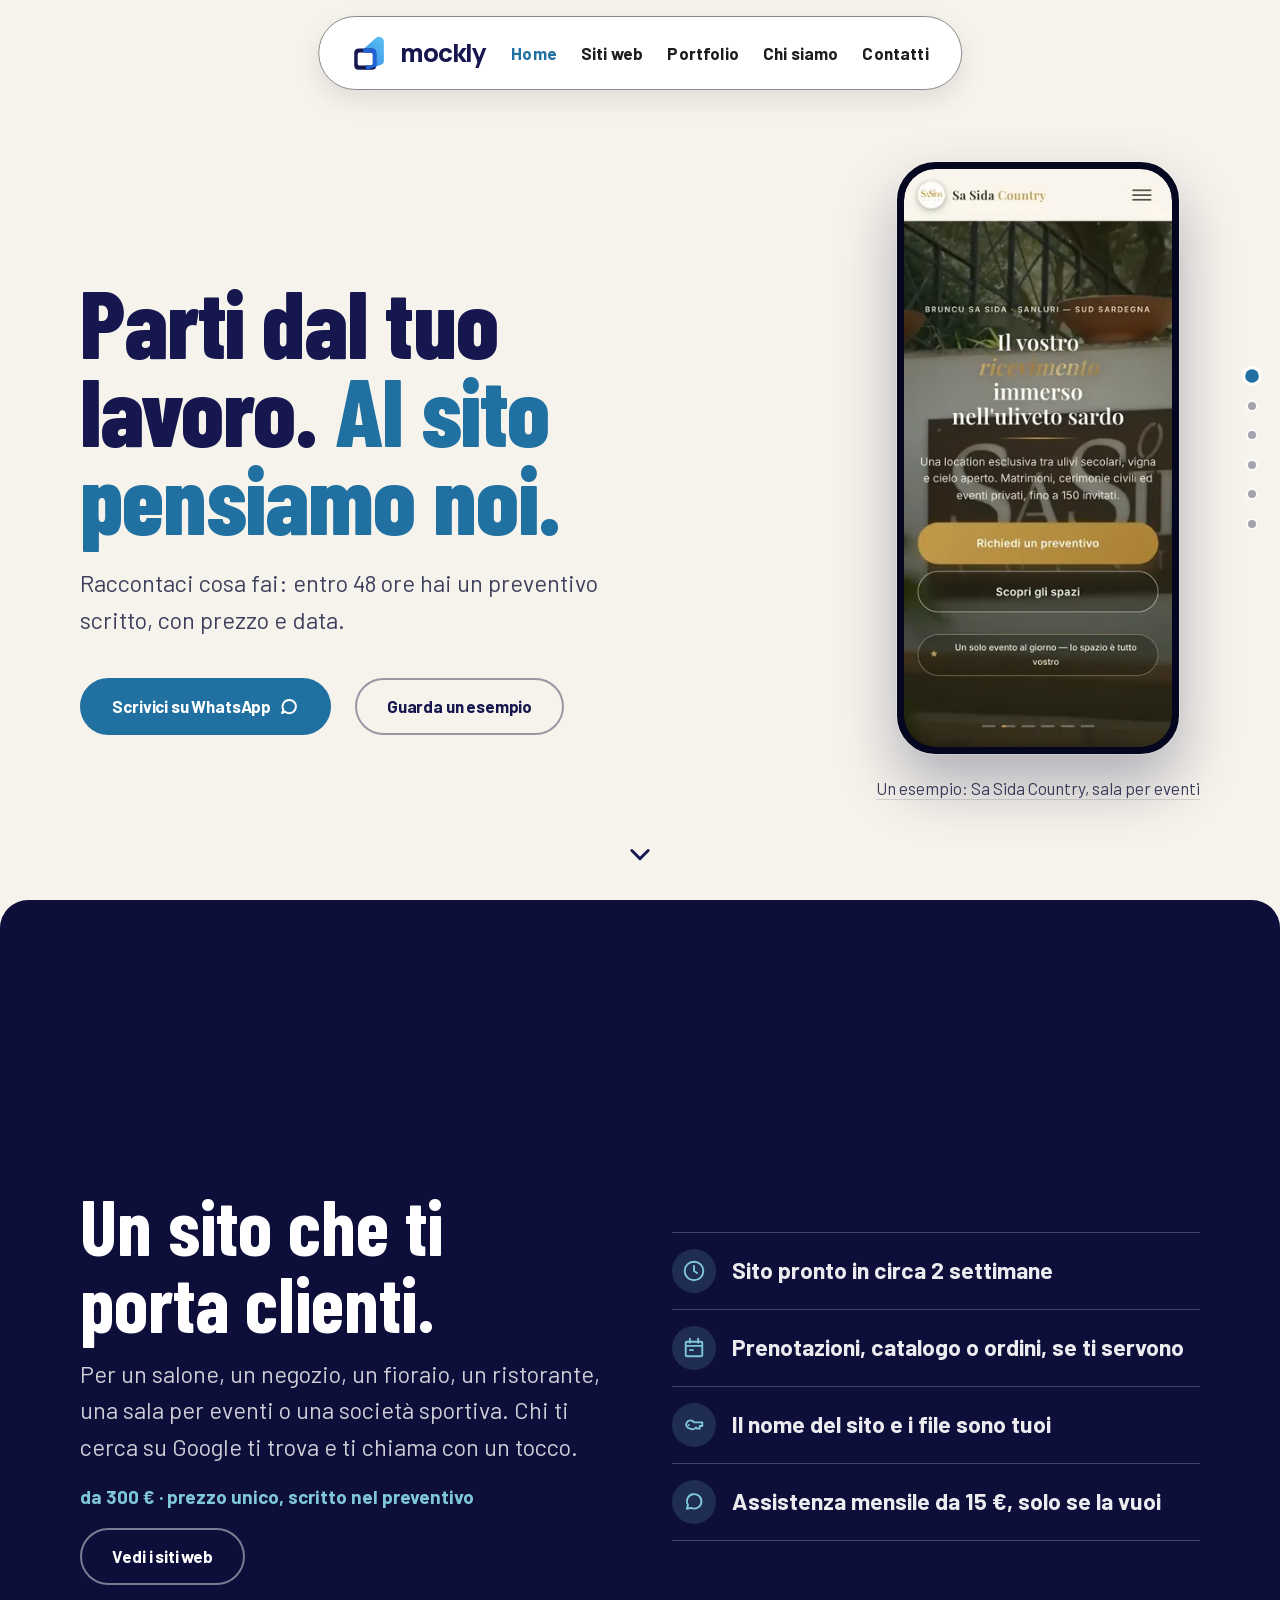
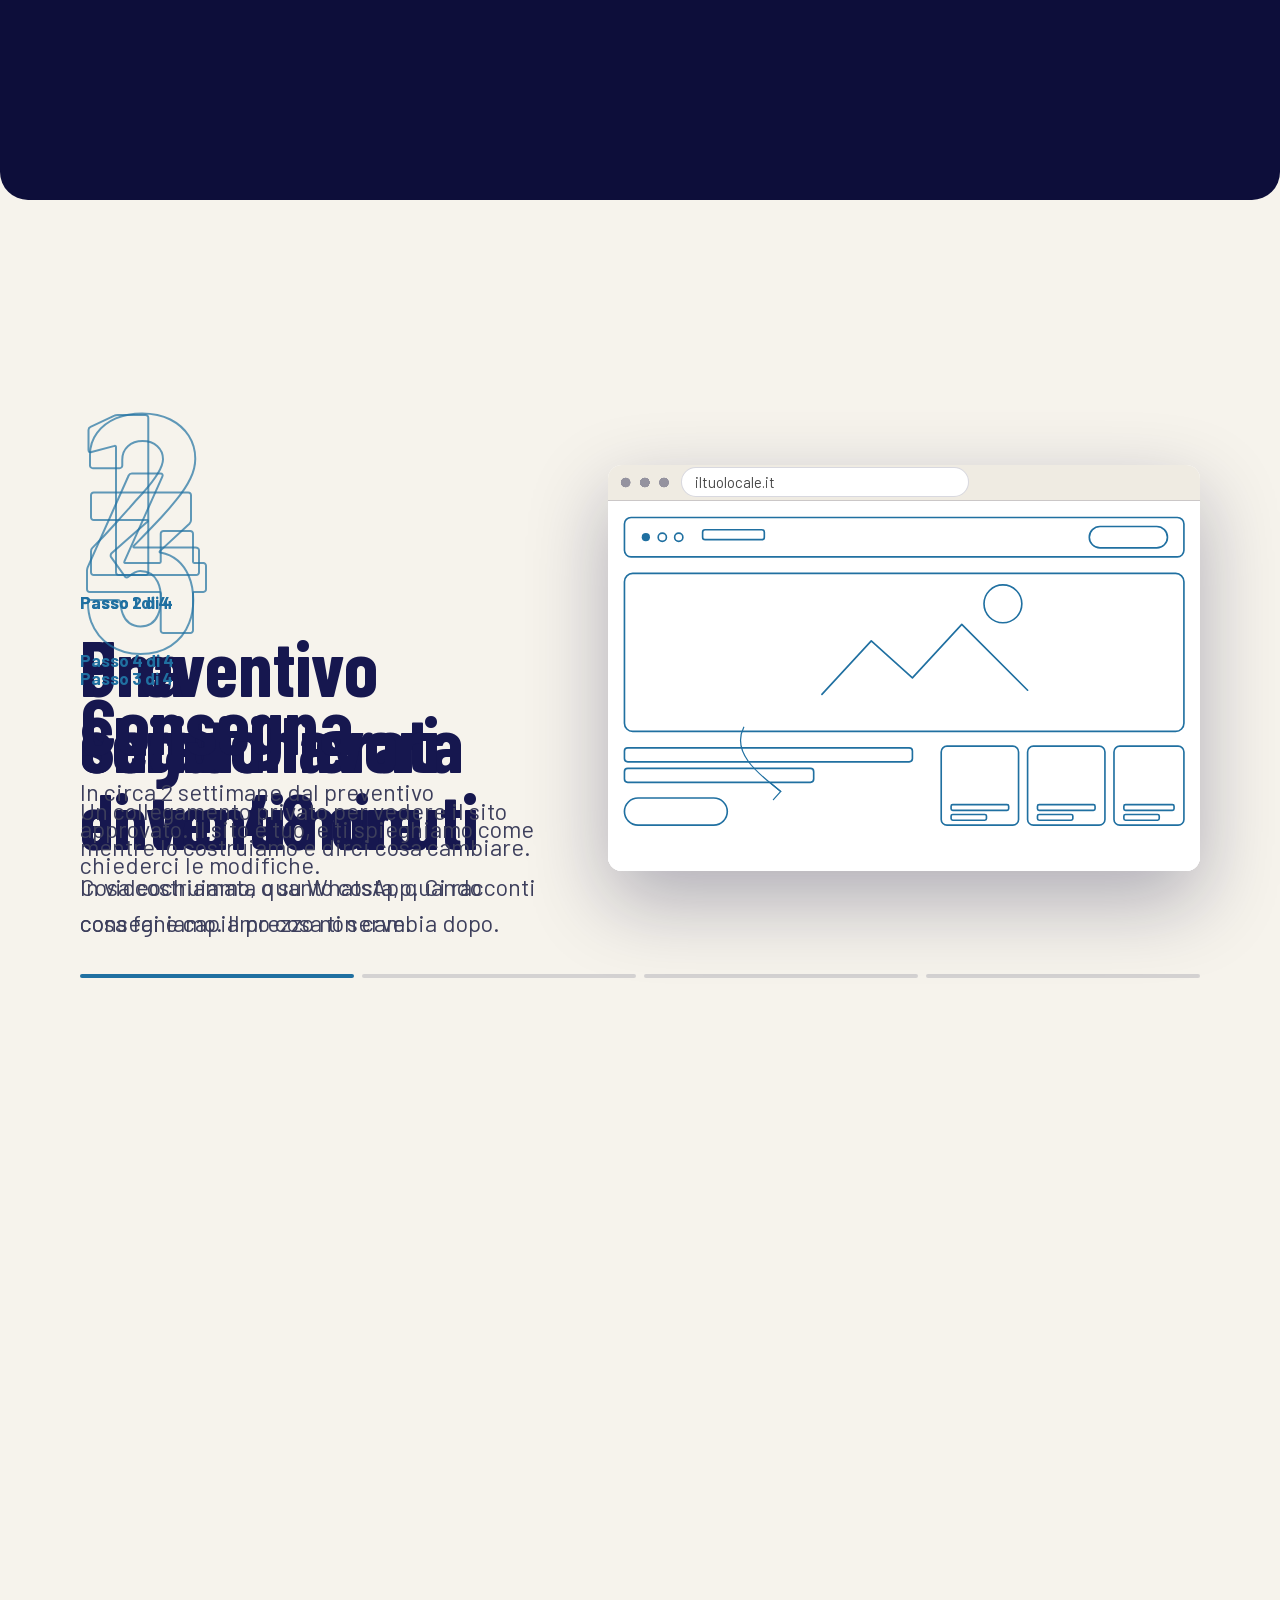
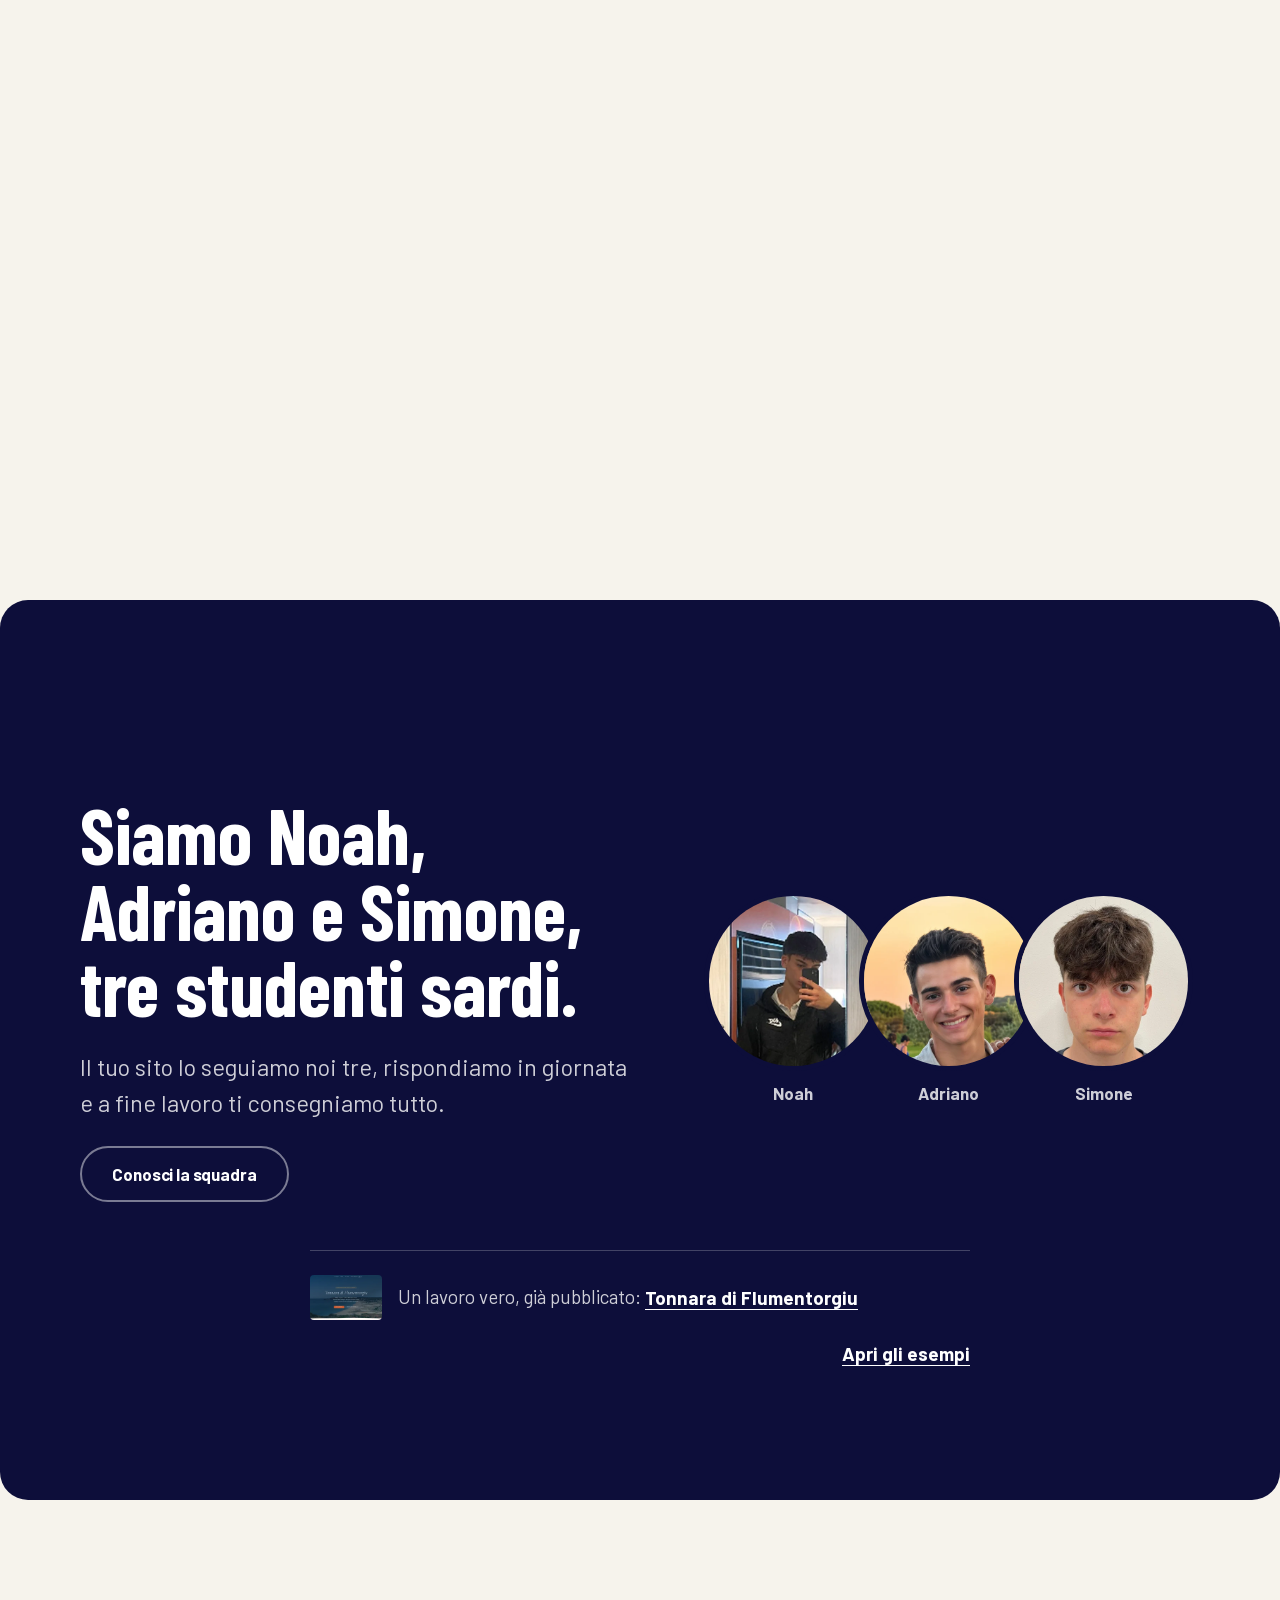
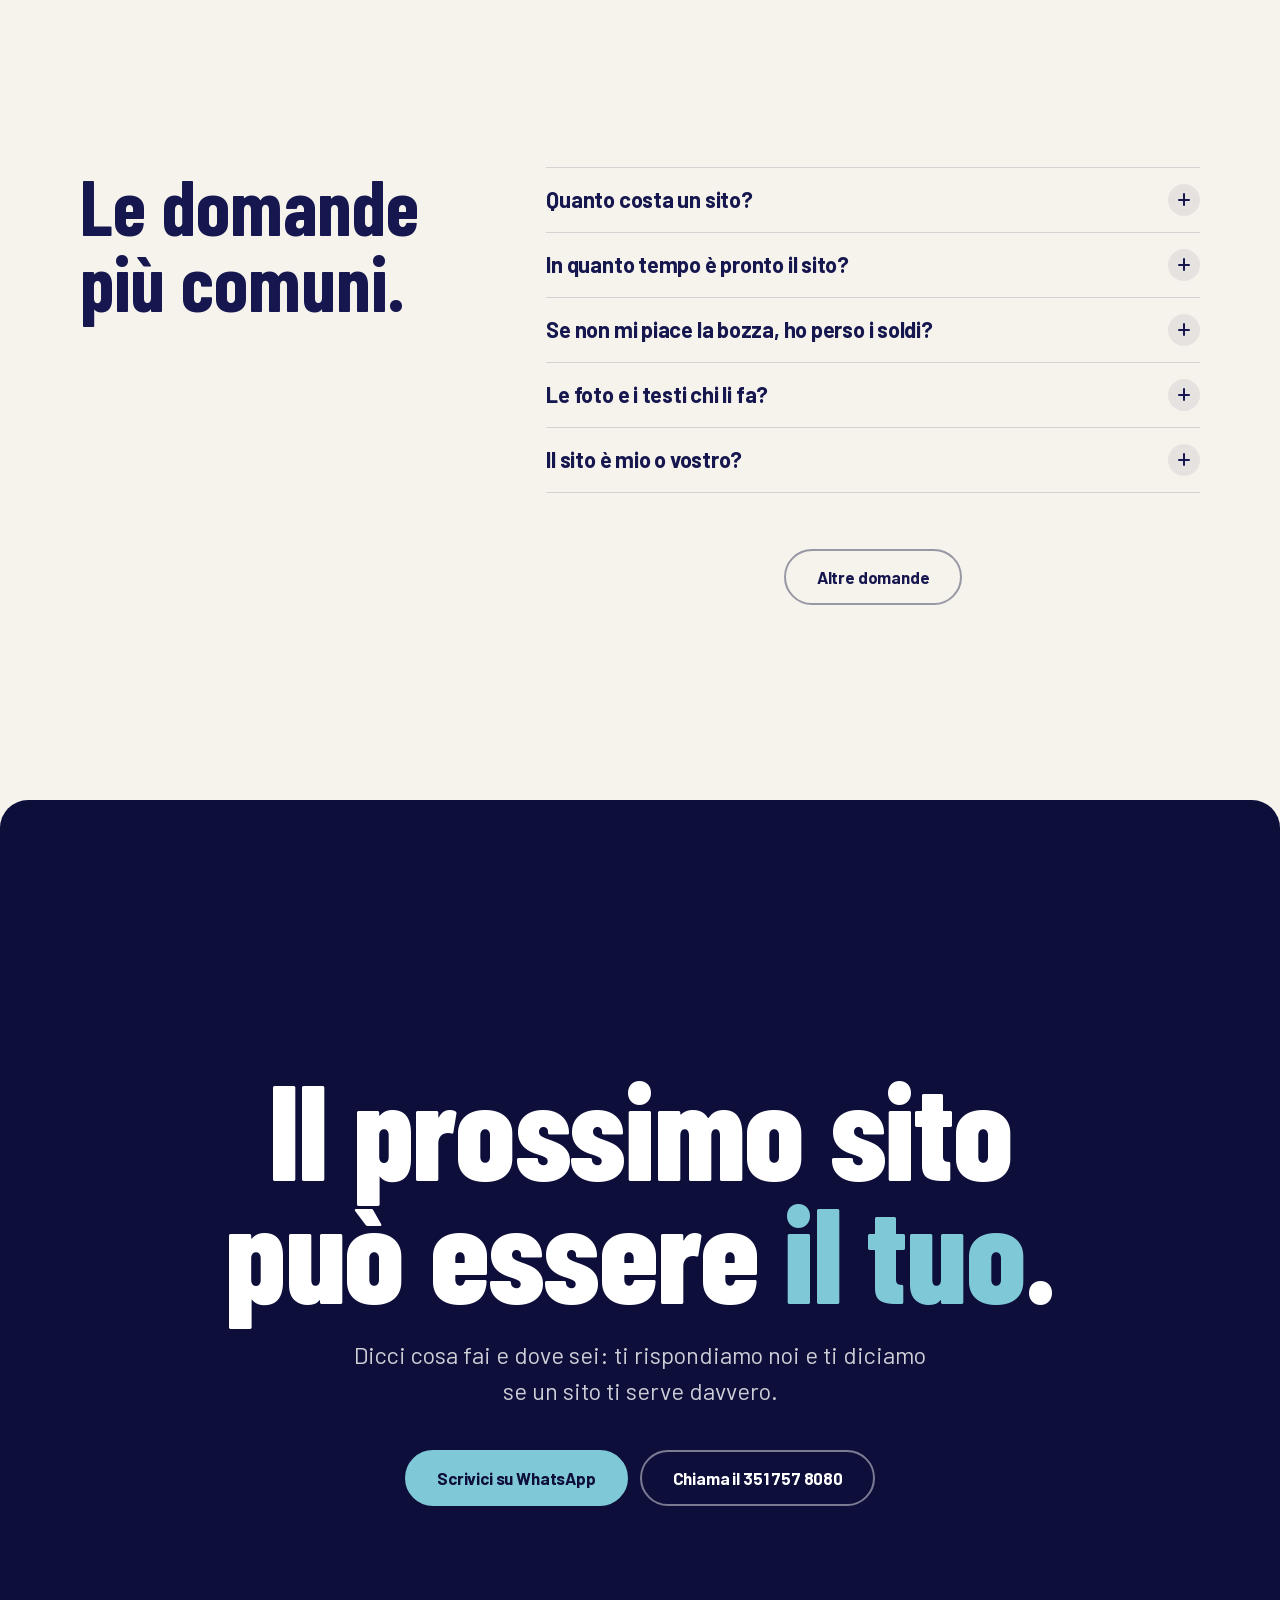
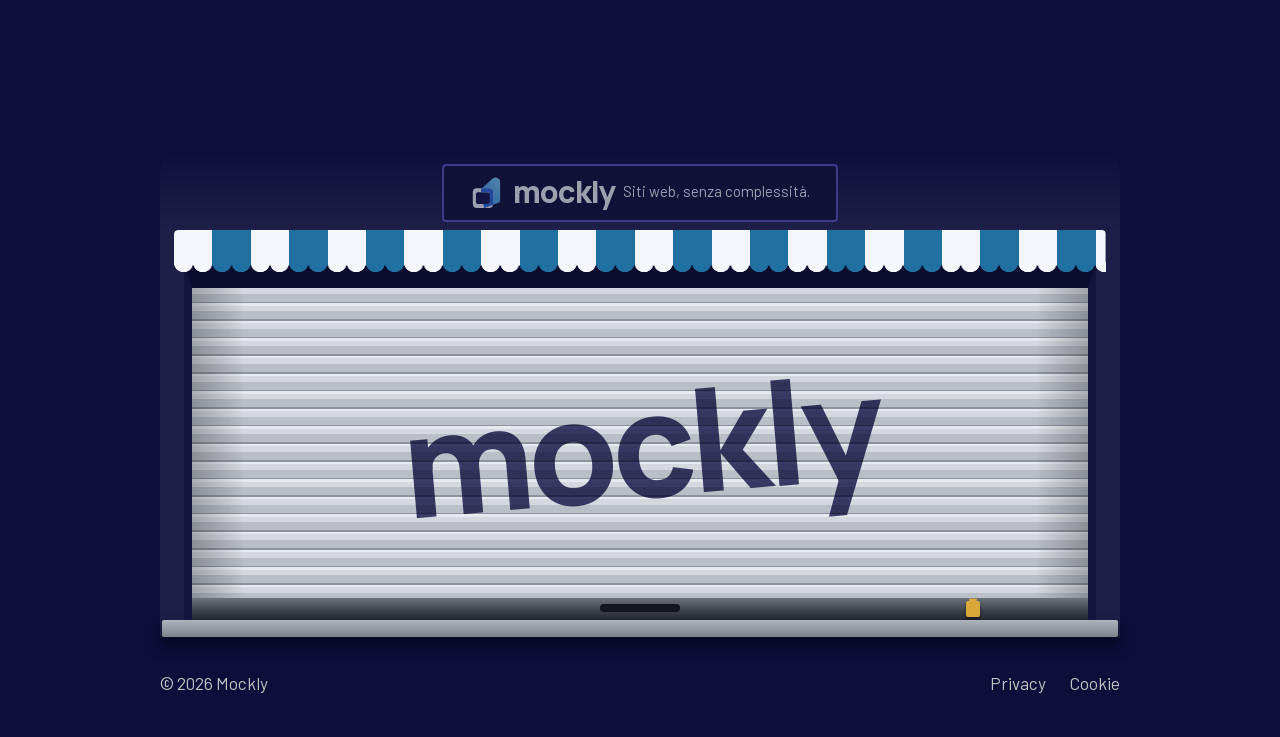
==== commit 34b64e12: "Nuovo sfondo: carta crema con alcune sezioni blu notte Co-Authored-By: Claude Opus 5.5 <noreply@anth" ====
--- a/index.html
+++ b/index.html
@@ -7,7 +7,7 @@
   <title>Siti web costruiti su misura | Mockly</title>
   <meta name="description" content="Siti web di ogni tipo costruiti su misura, scritti a mano in Sardegna. Guarda gli esempi già costruiti, poi decidi. Da 300 €, preventivo in 48 ore.">
   <link rel="canonical" href="https://mockly.it/">
-  <meta name="theme-color" content="#0D0E3A">
+  <meta name="theme-color" content="#F6F3EC">
 
   <meta property="og:type" content="website">
   <meta property="og:locale" content="it_IT">
@@ -25,7 +25,7 @@
   <meta name="twitter:image" content="https://mockly.it/assets/img/og-cover.png">
   <meta name="twitter:image:alt" content="Mockly: parti dal tuo lavoro, al sito pensiamo noi.">
 
-  <link rel="stylesheet" href="assets/css/fonts.css?v=20261023a">
+  <link rel="stylesheet" href="assets/css/fonts.css?v=20261024a">
 
   <link rel="icon" href="favicon.ico" sizes="any">
   <link rel="icon" href="assets/img/logo-mockly-icon.svg" type="image/svg+xml">
@@ -35,10 +35,10 @@
   <link rel="apple-touch-icon" href="assets/img/apple-touch-icon.png">
   <link rel="manifest" href="site.webmanifest">
 
-  <link rel="stylesheet" href="assets/css/tokens.css?v=20261023a">
-  <link rel="stylesheet" href="assets/css/base.css?v=20261023a">
-  <link rel="stylesheet" href="assets/css/components.css?v=20261023a">
-  <link rel="stylesheet" href="assets/css/home.css?v=20261023a">
+  <link rel="stylesheet" href="assets/css/tokens.css?v=20261024a">
+  <link rel="stylesheet" href="assets/css/base.css?v=20261024a">
+  <link rel="stylesheet" href="assets/css/components.css?v=20261024a">
+  <link rel="stylesheet" href="assets/css/home.css?v=20261024a">
 
   <link rel="preload" as="image" href="assets/img/projects/sa-sida-phone.webp" imagesrcset="assets/img/projects/sa-sida-phone-300.webp 300w, assets/img/projects/sa-sida-phone.webp 520w" imagesizes="(min-width: 64em) 282px, 202px" fetchpriority="high">
 
@@ -279,7 +279,7 @@
     </section>
 
     <!-- 2 · Cosa ricevi -->
-    <section class="scene scene--offer" id="cosa-ricevi" data-scene="Cosa ricevi" aria-labelledby="titolo-servizi">
+    <section class="scene scene--offer sheet" id="cosa-ricevi" data-scene="Cosa ricevi" aria-labelledby="titolo-servizi">
       <div class="container scene__inner offer">
         <div class="offer__head">
           <h2 class="scene__title" id="titolo-servizi">Un sito che ti porta clienti.</h2>
@@ -372,7 +372,7 @@
     </section>
 
     <!-- 4 · Chi siamo (con la Tonnara in una riga) -->
-    <section class="scene scene--team" id="chi-siamo" data-scene="Chi siamo" aria-labelledby="titolo-chi">
+    <section class="scene scene--team sheet" id="chi-siamo" data-scene="Chi siamo" aria-labelledby="titolo-chi">
       <div class="container scene__inner team">
         <div class="team__text">
           <h2 class="scene__title" id="titolo-chi">Siamo Noah, Adriano e Simone, tre studenti sardi.</h2>
@@ -563,7 +563,7 @@
     </section>
 
     <!-- 6 · Scrivici -->
-    <section class="scene scene--end" data-scene="Scrivici" aria-labelledby="titolo-cta">
+    <section class="scene scene--end sheet" data-scene="Scrivici" aria-labelledby="titolo-cta">
       <div class="container scene__inner">
         <h2 class="scene__mega" id="titolo-cta">Il prossimo sito può essere <span class="hero__mark">il tuo</span>.</h2>
         <p class="scene__lead">Dicci cosa fai e dove sei: ti rispondiamo noi e ti diciamo se un sito ti serve davvero.</p>
@@ -638,8 +638,8 @@
     <svg class="back-to-top__icon" viewBox="0 0 20 20" aria-hidden="true"><path d="M10 16V4m0 0 6 6m-6-6L4 10" fill="none" stroke="currentColor" stroke-width="2" stroke-linecap="round" stroke-linejoin="round"/></svg>
   </button>
 
-  <script src="assets/js/main.js?v=20261023a"></script>
-  <script src="assets/js/home.js?v=20261023a"></script>
+  <script src="assets/js/main.js?v=20261024a"></script>
+  <script src="assets/js/home.js?v=20261024a"></script>
 
 </body>
 </html>
--- a/assets/css/components.css
+++ b/assets/css/components.css
@@ -2186,25 +2186,26 @@
 }
 
 /* ==========================================================================
-   Notte — il fondo blu, su tutte le pagine
-   .scene-bg è lo sfondo fisso (un <div> vuoto subito dopo <body>): blu notte
-   pieno con una sola luce ferma dall'alto. Niente
-   aloni che si muovono. Lo usano la home (.home-scenes) e le pagine interne
-   (.night).
-   Sulle pagine interne i colori cambiano solo dentro <main>: intestazione e
-   menu restano chiari. I componenti leggono gli stessi token di sempre.
+   Carta crema e fogli blu notte, su tutte le pagine
+   .scene-bg è lo sfondo fisso (un <div> vuoto subito dopo <body>): carta
+   crema piena. Alcune sezioni hanno la classe .sheet e diventano fogli blu
+   notte con gli angoli arrotondati. Lo usano la home (.home-scenes) e le
+   pagine interne (.night; il nome è rimasto da quando il fondo era blu).
+   I colori cambiano solo dentro <main>: intestazione e menu restano chiari,
+   il footer è blu notte. I componenti leggono gli stessi token di sempre.
    ========================================================================== */
 
-/* Anche la radice è blu: oltre i bordi (rimbalzo dello scorrimento su
-   iPhone, barre di Safari) non deve mai spuntare il bianco. */
+/* La radice è color crema: oltre i bordi (rimbalzo dello scorrimento su
+   iPhone, barre di Safari) si vede la carta, mai il bianco. */
 html:has(.scene-bg) {
-  background-color: #0D0E3A;
+  background-color: #F6F3EC;
 }
 
 .night,
 .home-scenes {
   --l-ink: #0d0e3a;
-  background-color: var(--l-ink);
+  --paper: #F6F3EC;
+  background-color: var(--paper);
 }
 
 .scene-bg {
@@ -2217,9 +2218,7 @@
      l'altezza massima dello schermo, più un margine per il rimbalzo. */
   height: 120vh;
   height: calc(100lvh + 8rem);
-  background:
-    radial-gradient(120% 62% at 50% 0, rgba(32, 112, 161, 0.5), rgba(32, 112, 161, 0) 70%),
-    var(--l-ink);
+  background-color: var(--paper);
   pointer-events: none;
 }
 
@@ -2230,17 +2229,52 @@
   z-index: 1;
 }
 
-/* Il negozio poggia direttamente sul blu della pagina, senza fascia propria. */
+/* Il footer è blu notte: il negozio con la serranda, di sera. */
 .night .site-footer,
 .home-scenes .site-footer {
-  background-color: transparent;
+  background-color: var(--l-ink);
   border-radius: 0;
 }
 
-.night main {
-  color-scheme: dark;
+/* Carta crema: testi blu notte, bottone principale blu.
+   I --p-* e --l-* sono i colori che usano pages.css e home.css: cambiano
+   insieme quando una sezione diventa un foglio blu notte (.sheet). */
+.night main,
+.home-scenes main {
+  color-scheme: light;
   --color-background: transparent;
   --color-background-warm: transparent;
+  --color-surface: #FFFFFF;
+  --color-surface-alt: #EFEBE2;
+  --color-heading: #16174F;
+  --color-border: rgba(13, 14, 58, 0.16);
+  --color-border-strong: rgba(13, 14, 58, 0.4);
+  --p-line: rgba(13, 14, 58, 0.14);
+  --p-soft: #3D3F5C;                        /* 9.8 su crema */
+  --p-sky: #2070A1;                         /* 4.9 su crema */
+  --p-strong: #16174F;
+  --p-tint: rgba(13, 14, 58, 0.07);
+  --p-string: rgba(13, 14, 58, 0.55);
+  --p-stroke: rgba(32, 112, 161, 0.7);
+  --l-soft: #3D3F5C;
+  --l-line: rgba(13, 14, 58, 0.14);
+  --l-sky: #2070A1;
+  --btn-bg: #2070A1;
+  --btn-fg: #FFFFFF;
+  --btn-bg-hover: #16174F;
+  --btn2-border: rgba(13, 14, 58, 0.4);
+  --btn2-fg: #16174F;
+  --btn2-hover: rgba(13, 14, 58, 0.06);
+  --pressed-bg: #16174F;
+  --pressed-fg: #FFFFFF;
+  --placeholder: rgba(13, 14, 58, 0.5);
+  color: var(--color-text);
+}
+
+/* Foglio blu notte: una sezione che si stacca dalla carta. */
+.night main .sheet,
+.home-scenes main .sheet {
+  color-scheme: dark;
   --color-surface: rgba(255, 255, 255, 0.05);
   --color-surface-alt: rgba(255, 255, 255, 0.1);
   --color-text: rgba(255, 255, 255, 0.92);
@@ -2252,13 +2286,42 @@
   --color-accent-hover: #B4E3EE;
   --color-accent-active: #FFFFFF;
   --color-accent-soft: rgba(127, 200, 216, 0.16);
-  --color-text-inverse-on-accent: #0D0E3A;  /* testo scuro sopra l'azzurro pieno */
+  --color-text-inverse-on-accent: #0D0E3A;
   --color-success: #7BE0A8;
   --color-error: #FF9AA2;
   --color-error-soft: rgba(255, 154, 162, 0.14);
   --shadow-lift: none;
   --shadow-float: 0 20px 48px rgba(0, 0, 0, 0.4);
+  --p-line: rgba(255, 255, 255, 0.22);
+  --p-soft: rgba(255, 255, 255, 0.8);
+  --p-sky: #7FC8D8;
+  --p-strong: #FFFFFF;
+  --p-tint: rgba(255, 255, 255, 0.12);
+  --p-string: rgba(255, 255, 255, 0.75);
+  --p-stroke: rgba(127, 200, 216, 0.7);
+  --l-soft: rgba(255, 255, 255, 0.8);
+  --l-line: rgba(255, 255, 255, 0.22);
+  --l-sky: #7FC8D8;
+  --btn-bg: #7FC8D8;                        /* testo blu notte sopra: 9.6:1 */
+  --btn-fg: #0D0E3A;
+  --btn-bg-hover: #B4E3EE;
+  --btn2-border: rgba(255, 255, 255, 0.45);
+  --btn2-fg: #FFFFFF;
+  --btn2-hover: rgba(255, 255, 255, 0.12);
+  --pressed-bg: #7FC8D8;
+  --pressed-fg: #0D0E3A;
+  --placeholder: rgba(255, 255, 255, 0.55);
+  position: relative;
+  z-index: 1;
+  background-color: var(--l-ink);
+  border-radius: 28px;
   color: var(--color-text);
+}
+
+/* La chiusura si appoggia al footer: angoli tondi solo in alto. */
+.night main .sheet.call-to-action,
+.home-scenes main .sheet.scene--end {
+  border-radius: 28px 28px 0 0;
 }
 
 /* Titoli grandi e stretti, come nella home. */
@@ -2274,37 +2337,36 @@
   text-wrap: balance;
 }
 
-/* Sul blu notte il bottone principale è azzurro chiaro con testo blu notte
-   (9.6:1): è la cosa più visibile della schermata, e si usa solo per
-   scriverci. Il secondario è un contorno bianco più tenue. Vale anche per
-   la home (.home-scenes). */
+/* Il bottone principale è la cosa più visibile della schermata e si usa solo
+   per scriverci: blu sulla carta, azzurro chiaro sui fogli blu notte. Il
+   secondario è solo un contorno. */
 .night main .button--primary,
 .home-scenes main .button--primary {
-  background-color: #7FC8D8;
-  border-color: #7FC8D8;
-  color: #0D0E3A;
+  background-color: var(--btn-bg);
+  border-color: var(--btn-bg);
+  color: var(--btn-fg);
 }
 
 .night main .button--primary:hover,
 .home-scenes main .button--primary:hover {
-  background-color: #B4E3EE;
-  border-color: #B4E3EE;
-  color: #0D0E3A;
+  background-color: var(--btn-bg-hover);
+  border-color: var(--btn-bg-hover);
+  color: var(--btn-fg);
 }
 
 .night main .button--secondary,
 .night main .button--ghost {
   background-color: transparent;
-  border-color: rgba(255, 255, 255, 0.45);
-  color: #FFFFFF;
+  border-color: var(--btn2-border);
+  color: var(--btn2-fg);
 }
 
 .night main .button--secondary:hover,
 .night main .button--ghost:hover {
-  background-color: rgba(255, 255, 255, 0.12);
-  color: #FFFFFF;
+  background-color: var(--btn2-hover);
+  color: var(--btn2-fg);
 }
 
 .night main ::placeholder {
-  color: rgba(255, 255, 255, 0.55);
-}
+  color: var(--placeholder);
+}
--- a/assets/css/home.css
+++ b/assets/css/home.css
@@ -1,5 +1,5 @@
 /* ==========================================================================
-   Home — una schermata alla volta, su fondo blu notte luminoso.
+   Home — una schermata alla volta, su carta crema con fogli blu notte.
    Solo index.html carica questo file (e assets/js/home.js). Niente riquadri:
    il testo sta sullo sfondo e ogni schermata ha una composizione diversa.
      1 Inizio         titolo enorme al centro
@@ -32,13 +32,13 @@
   min-height: 100vh;
   min-height: 100svh;
   padding-block: calc(var(--header-height) + var(--space-xlarge)) var(--space-xlarge);
-  color: #fff;
+  color: var(--color-text);
 }
 
 .scene__mega,
 .scene__title {
   margin: 0;
-  color: #fff;
+  color: var(--p-strong);
   text-wrap: balance;
 }
 
@@ -74,14 +74,14 @@
 .home-scenes .button--secondary,
 .home-scenes .button--ghost {
   background-color: transparent;
-  border-color: rgba(255, 255, 255, 0.45);
-  color: #fff;
+  border-color: var(--btn2-border);
+  color: var(--btn2-fg);
 }
 
 .home-scenes .button--secondary:hover,
 .home-scenes .button--ghost:hover {
-  background-color: rgba(255, 255, 255, 0.12);
-  color: #fff;
+  background-color: var(--btn2-hover);
+  color: var(--btn2-fg);
 }
 
 /* Entrata: i pezzi di ogni schermata salgono uno dopo l'altro. */
@@ -129,13 +129,13 @@
   align-items: center;
   min-height: 2.75rem;
   text-decoration: underline;
-  text-decoration-color: rgba(255, 255, 255, 0.4);
+  text-decoration-color: var(--p-line);
   text-underline-offset: 0.25em;
 }
 
 .hero-phone:hover .hero-phone__caption {
-  color: #fff;
-  text-decoration-color: #fff;
+  color: var(--p-strong);
+  text-decoration-color: var(--p-strong);
 }
 
 .hero-phone__frame {
@@ -213,7 +213,7 @@
     height: auto;
     border-bottom: 0.45rem solid #05061f;
     border-radius: 2.4rem;
-    box-shadow: 0 0 0 1px rgba(255, 255, 255, 0.28), 0 30px 60px rgba(0, 0, 0, 0.45);
+    box-shadow: 0 0 0 1px rgba(255, 255, 255, 0.28), 0 30px 60px rgba(13, 14, 58, 0.3);
     -webkit-mask: none;
     mask: none;
   }
@@ -231,7 +231,7 @@
   place-items: center;
   width: 2.75rem;
   height: 2.75rem;
-  color: #fff;
+  color: var(--p-strong);
   transform: translateX(-50%);
   animation: l-cue 1.8s ease-in-out infinite;
 }
@@ -285,7 +285,7 @@
   height: 2.75rem;
   padding: 0.6rem;
   color: var(--l-sky);
-  background-color: rgba(127, 200, 216, 0.12);
+  background-color: var(--color-accent-soft);
   border-radius: 50%;
 }
 
@@ -303,7 +303,7 @@
   z-index: 1;
   height: 400vh;
   height: 400svh;
-  color: #fff;
+  color: var(--color-text);
 }
 
 .pin__stage {
@@ -350,7 +350,7 @@
   font-size: clamp(6rem, 3rem + 14vw, 17rem);
   font-weight: var(--font-weight-extrabold);
   line-height: 0.8;
-  -webkit-text-stroke: 2px rgba(127, 200, 216, 0.7);
+  -webkit-text-stroke: 2px var(--p-stroke);
 }
 
 .pin__kicker {
@@ -364,7 +364,7 @@
   overflow: hidden;
   background-color: #fff;
   border-radius: 14px;
-  box-shadow: 0 30px 80px rgba(0, 0, 0, 0.45);
+  box-shadow: 0 30px 80px rgba(13, 14, 58, 0.3);
 }
 
 .device__bar {
@@ -445,11 +445,13 @@
   /* Chi siamo e Domande non riempiono per forza tutto lo schermo:
      niente vuoto fra la Tonnara e le domande. */
   .scene--team,
-  .scene--faq {
+  .scene--faq,
+  .scene--end {
     min-height: 0;
   }
 
-  .scene--faq {
+  .scene--faq,
+  .scene--end {
     padding-top: var(--space-xlarge);
   }
 
@@ -533,7 +535,7 @@
   display: inline-flex;
   align-items: center;
   min-height: 2.75rem; /* area di tocco comoda */
-  color: #fff;
+  color: var(--p-strong);
   font-weight: var(--font-weight-bold);
 }
 
@@ -575,7 +577,7 @@
 
 .home-scenes .accordion__trigger {
   padding: var(--space-small) 0;
-  color: #fff;
+  color: var(--p-strong);
   font-size: clamp(1.1rem, 1rem + 0.5vw, 1.375rem);
 }
 
@@ -584,13 +586,13 @@
 }
 
 .home-scenes .accordion__icon {
-  background-color: rgba(255, 255, 255, 0.12);
-  color: #fff;
+  background-color: var(--p-tint);
+  color: var(--p-strong);
 }
 
 .home-scenes .accordion__item.is-open .accordion__icon {
-  background-color: var(--l-sky);
-  color: var(--l-ink);
+  background-color: var(--btn-bg);
+  color: var(--btn-fg);
 }
 
 .home-scenes .accordion__panel p {
@@ -650,13 +652,14 @@
   content: "";
   width: 0.5rem;
   height: 0.5rem;
-  background-color: rgba(255, 255, 255, 0.4);
+  background-color: rgba(13, 14, 58, 0.35);
   border-radius: 50%;
+  box-shadow: 0 0 0 2px rgba(255, 255, 255, 0.7); /* si vede anche sui fogli blu */
   transition: transform var(--duration-base) var(--ease-out), background-color var(--duration-base) var(--ease-out);
 }
 
 .scene-dots button[aria-current="true"]::before {
-  background-color: #fff;
+  background-color: #2070A1;
   transform: scale(1.7);
 }
 
